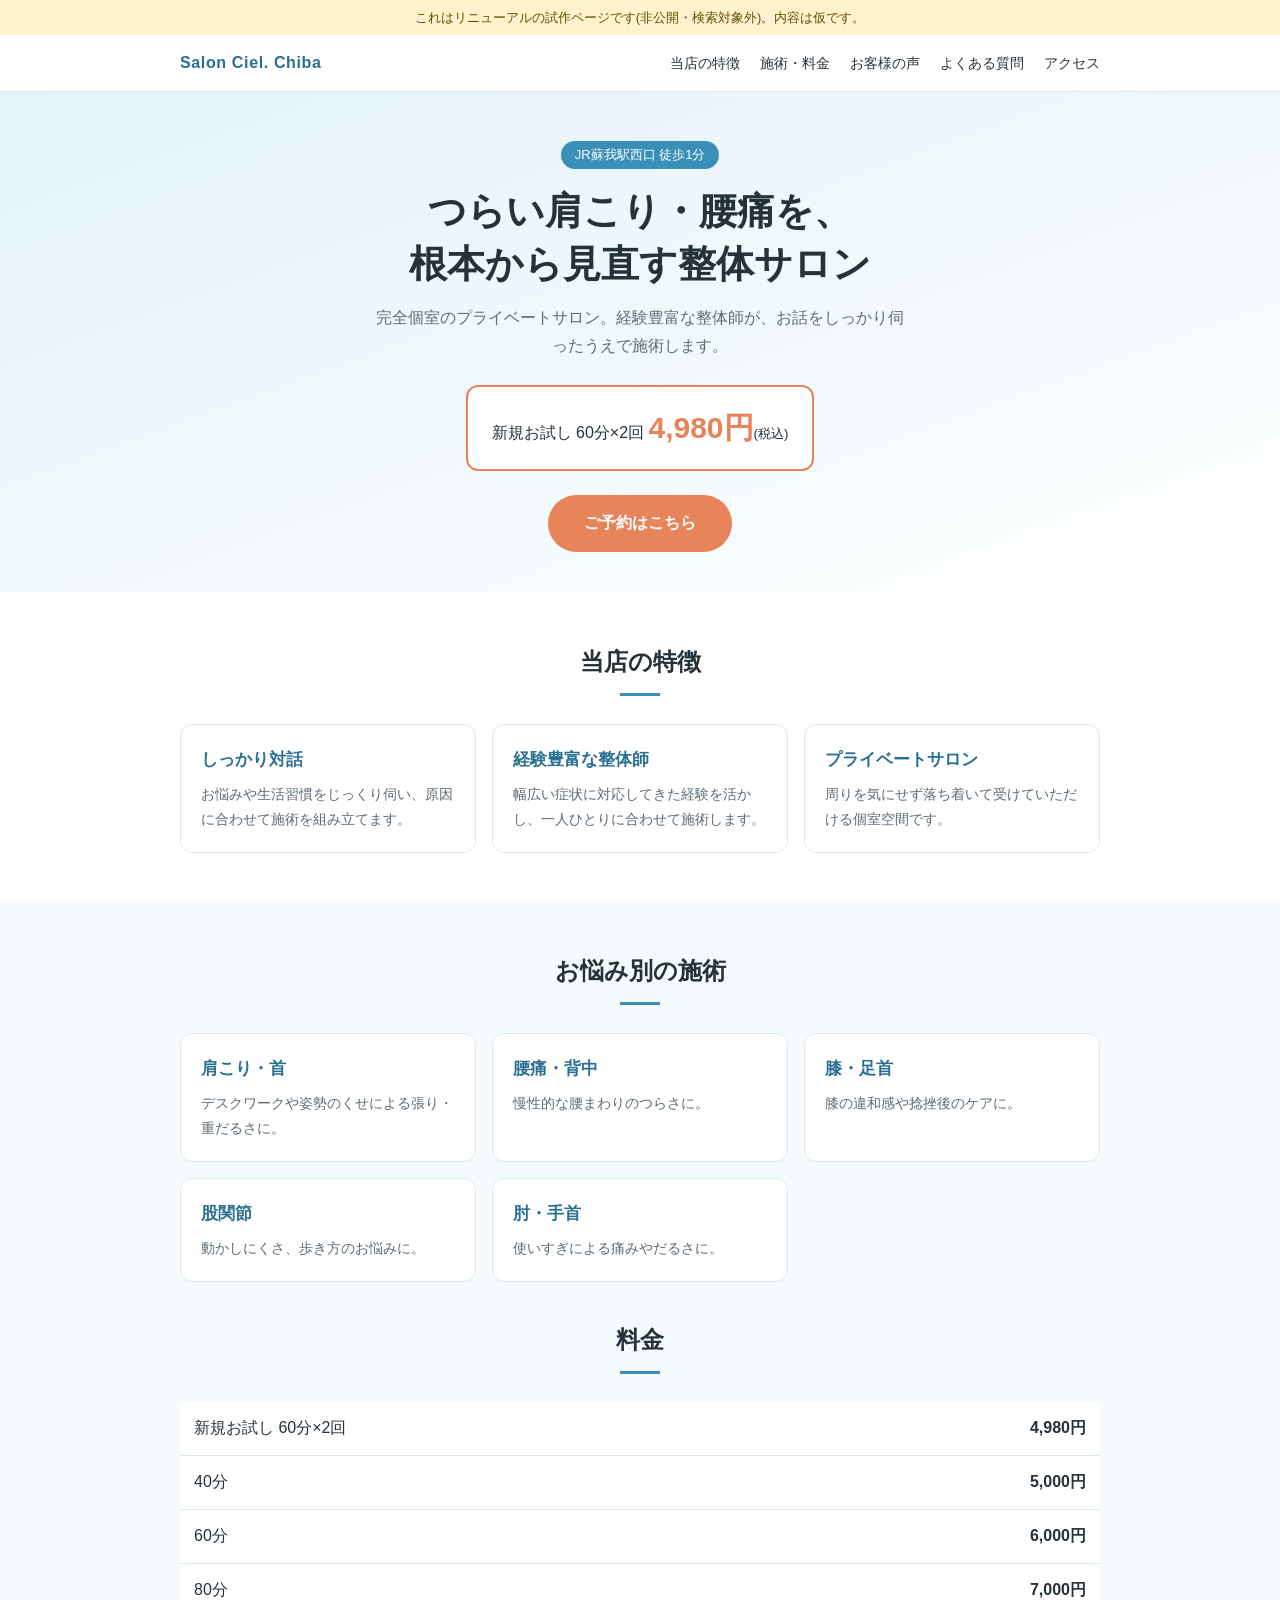
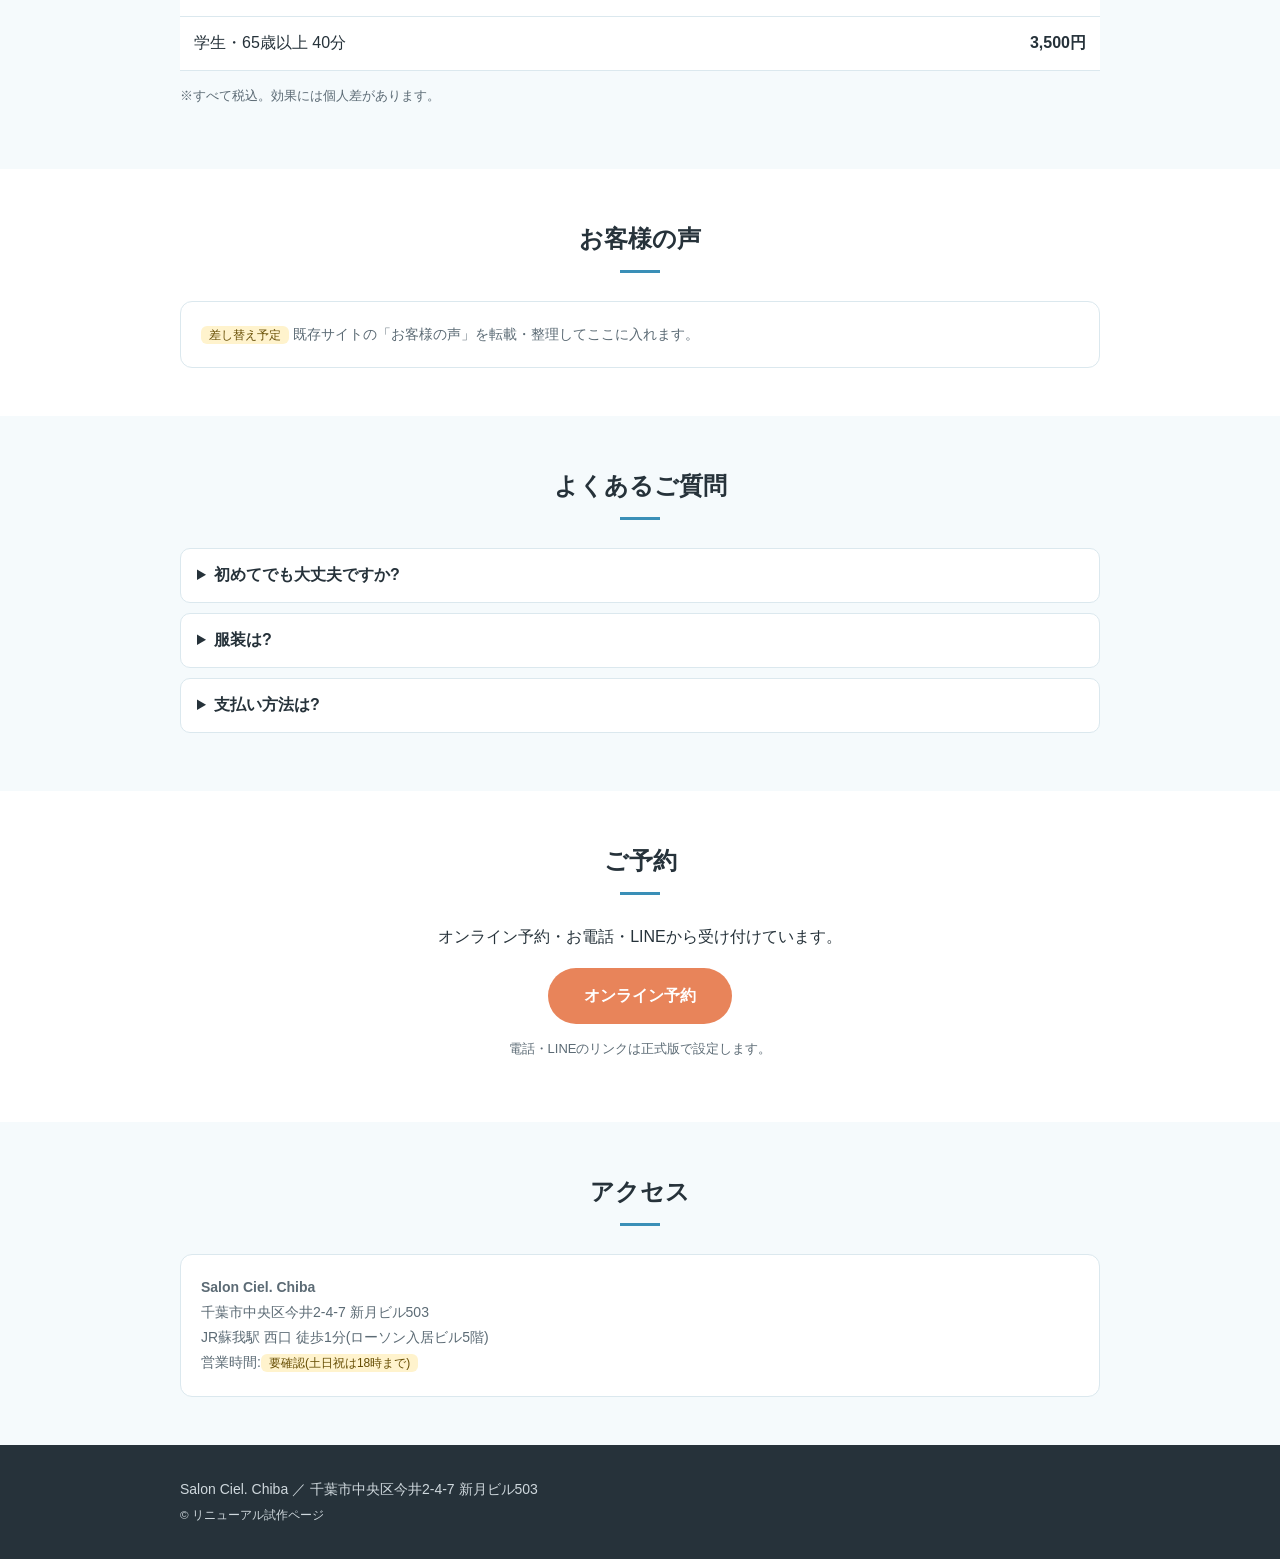
==== index.html @ e6b3a694 "Add Salon Ciel Chiba renewal test page Co-Authored-By: Claude Sonnet 5.5 <noreply@anthropic.com>" ====
<!doctype html>
<html lang="ja">
<head>
<meta charset="utf-8">
<meta name="viewport" content="width=device-width,initial-scale=1">
<meta name="robots" content="noindex,nofollow">
<title>【テスト版】Salon Ciel. Chiba | JR蘇我駅西口徒歩1分の整体サロン</title>
<meta name="description" content="JR蘇我駅西口徒歩1分。肩こり・腰痛・首・膝・股関節の整体サロン。新規お試し60分×2回4,980円。(リニューアル試作ページ)">
<style>
:root{--ink:#26323a;--sub:#5c6b75;--sky:#3a8fb7;--sky-d:#2a6f91;--bg:#f5fafc;--line:#dbe8ee;--accent:#e8845a}
*{box-sizing:border-box}
html{scroll-behavior:smooth}
body{margin:0;font-family:"Hiragino Sans","Yu Gothic",Meiryo,sans-serif;color:var(--ink);line-height:1.8;background:#fff;padding-bottom:72px}
a{color:inherit}
.wrap{max-width:960px;margin:0 auto;padding:0 20px}
.banner{background:#fff3cd;color:#664d03;font-size:13px;text-align:center;padding:6px 12px}
header{position:sticky;top:0;background:#fffffff2;border-bottom:1px solid var(--line);z-index:10}
header .wrap{display:flex;align-items:center;justify-content:space-between;height:56px}
.logo{font-weight:700;letter-spacing:.04em;text-decoration:none;color:var(--sky-d)}
nav{display:none;gap:20px;font-size:14px}
nav a{text-decoration:none}
@media(min-width:760px){nav{display:flex}}
.hero{background:linear-gradient(160deg,#e3f2f9,#fff);padding:48px 0 40px;text-align:center}
.hero .eyebrow{display:inline-block;background:var(--sky);color:#fff;border-radius:99px;padding:2px 14px;font-size:13px}
.hero h1{font-size:clamp(24px,5.5vw,38px);line-height:1.4;margin:16px 0 12px}
.hero p{color:var(--sub);margin:0 auto 24px;max-width:540px}
.offer{display:inline-block;background:#fff;border:2px solid var(--accent);border-radius:12px;padding:14px 24px;margin-bottom:24px}
.offer b{font-size:30px;color:var(--accent)}
.btn{display:inline-block;background:var(--accent);color:#fff;text-decoration:none;font-weight:700;border-radius:99px;padding:14px 36px}
section{padding:48px 0}
section:nth-of-type(even){background:var(--bg)}
h2{font-size:24px;text-align:center;margin:0 0 28px}
h2::after{content:"";display:block;width:40px;height:3px;background:var(--sky);margin:10px auto 0}
.grid{display:grid;gap:16px;grid-template-columns:repeat(auto-fit,minmax(220px,1fr))}
.card{background:#fff;border:1px solid var(--line);border-radius:12px;padding:20px}
.card h3{margin:0 0 6px;font-size:17px;color:var(--sky-d)}
.card p{margin:0;font-size:14px;color:var(--sub)}
table{width:100%;border-collapse:collapse;background:#fff}
th,td{border-bottom:1px solid var(--line);padding:12px 14px;text-align:left}
th{width:50%;font-weight:500}
td{text-align:right;font-weight:700}
.note{font-size:13px;color:var(--sub)}
details{background:#fff;border:1px solid var(--line);border-radius:10px;margin-bottom:10px;padding:12px 16px}
summary{cursor:pointer;font-weight:700}
.todo{background:#fff3cd;border-radius:6px;padding:2px 8px;font-size:12px;color:#664d03}
footer{background:#26323a;color:#cfd8dd;padding:32px 0;font-size:14px}
.bar{position:fixed;left:0;right:0;bottom:0;display:flex;background:#fff;border-top:1px solid var(--line);z-index:20}
.bar a{flex:1;text-align:center;text-decoration:none;padding:14px 4px;font-weight:700;font-size:14px;color:#fff}
.bar .r{background:var(--accent)}.bar .t{background:var(--sky)}.bar .l{background:#06a755}
@media(min-width:760px){.bar{display:none}body{padding-bottom:0}}
</style>
</head>
<body>
<div class="banner">これはリニューアルの試作ページです(非公開・検索対象外)。内容は仮です。</div>

<header>
  <div class="wrap">
    <a class="logo" href="#top">Salon Ciel. Chiba</a>
    <nav>
      <a href="#feature">当店の特徴</a>
      <a href="#menu">施術・料金</a>
      <a href="#voice">お客様の声</a>
      <a href="#faq">よくある質問</a>
      <a href="#access">アクセス</a>
    </nav>
  </div>
</header>

<main id="top">
  <div class="hero">
    <div class="wrap">
      <span class="eyebrow">JR蘇我駅西口 徒歩1分</span>
      <h1>つらい肩こり・腰痛を、<br>根本から見直す整体サロン</h1>
      <p>完全個室のプライベートサロン。経験豊富な整体師が、お話をしっかり伺ったうえで施術します。</p>
      <div class="offer">新規お試し 60分×2回 <b>4,980円</b><small>(税込)</small></div><br>
      <a class="btn" href="#reserve">ご予約はこちら</a>
    </div>
  </div>

  <section id="feature">
    <div class="wrap">
      <h2>当店の特徴</h2>
      <div class="grid">
        <div class="card"><h3>しっかり対話</h3><p>お悩みや生活習慣をじっくり伺い、原因に合わせて施術を組み立てます。</p></div>
        <div class="card"><h3>経験豊富な整体師</h3><p>幅広い症状に対応してきた経験を活かし、一人ひとりに合わせて施術します。</p></div>
        <div class="card"><h3>プライベートサロン</h3><p>周りを気にせず落ち着いて受けていただける個室空間です。</p></div>
      </div>
    </div>
  </section>

  <section id="menu">
    <div class="wrap">
      <h2>お悩み別の施術</h2>
      <div class="grid" style="margin-bottom:36px">
        <div class="card"><h3>肩こり・首</h3><p>デスクワークや姿勢のくせによる張り・重だるさに。</p></div>
        <div class="card"><h3>腰痛・背中</h3><p>慢性的な腰まわりのつらさに。</p></div>
        <div class="card"><h3>膝・足首</h3><p>膝の違和感や捻挫後のケアに。</p></div>
        <div class="card"><h3>股関節</h3><p>動かしにくさ、歩き方のお悩みに。</p></div>
        <div class="card"><h3>肘・手首</h3><p>使いすぎによる痛みやだるさに。</p></div>
      </div>
      <h2>料金</h2>
      <table>
        <tr><th>新規お試し 60分×2回</th><td>4,980円</td></tr>
        <tr><th>40分</th><td>5,000円</td></tr>
        <tr><th>60分</th><td>6,000円</td></tr>
        <tr><th>80分</th><td>7,000円</td></tr>
        <tr><th>学生・65歳以上 40分</th><td>3,500円</td></tr>
      </table>
      <p class="note">※すべて税込。効果には個人差があります。</p>
    </div>
  </section>

  <section id="voice">
    <div class="wrap">
      <h2>お客様の声</h2>
      <div class="card"><p><span class="todo">差し替え予定</span> 既存サイトの「お客様の声」を転載・整理してここに入れます。</p></div>
    </div>
  </section>

  <section id="faq">
    <div class="wrap">
      <h2>よくあるご質問</h2>
      <details><summary>初めてでも大丈夫ですか?</summary><p>はい。最初にお悩みを丁寧に伺います。 <span class="todo">本文は既存FAQから差し替え</span></p></details>
      <details><summary>服装は?</summary><p>動きやすい服装でお越しください。 <span class="todo">要確認</span></p></details>
      <details><summary>支払い方法は?</summary><p><span class="todo">要確認</span></p></details>
    </div>
  </section>

  <section id="reserve">
    <div class="wrap" style="text-align:center">
      <h2>ご予約</h2>
      <p>オンライン予約・お電話・LINEから受け付けています。</p>
      <a class="btn" href="https://ssv.onemorehand.jp/salonciel_chiba/">オンライン予約</a>
      <p class="note">電話・LINEのリンクは正式版で設定します。</p>
    </div>
  </section>

  <section id="access">
    <div class="wrap">
      <h2>アクセス</h2>
      <div class="card">
        <p><b>Salon Ciel. Chiba</b><br>
        千葉市中央区今井2-4-7 新月ビル503<br>
        JR蘇我駅 西口 徒歩1分(ローソン入居ビル5階)<br>
        営業時間:<span class="todo">要確認(土日祝は18時まで)</span></p>
      </div>
    </div>
  </section>
</main>

<footer>
  <div class="wrap">Salon Ciel. Chiba ／ 千葉市中央区今井2-4-7 新月ビル503<br><small>© リニューアル試作ページ</small></div>
</footer>

<div class="bar">
  <a class="r" href="https://ssv.onemorehand.jp/salonciel_chiba/">予約</a>
  <a class="t" href="#access">電話(仮)</a>
  <a class="l" href="#reserve">LINE(仮)</a>
</div>
</body>
</html>
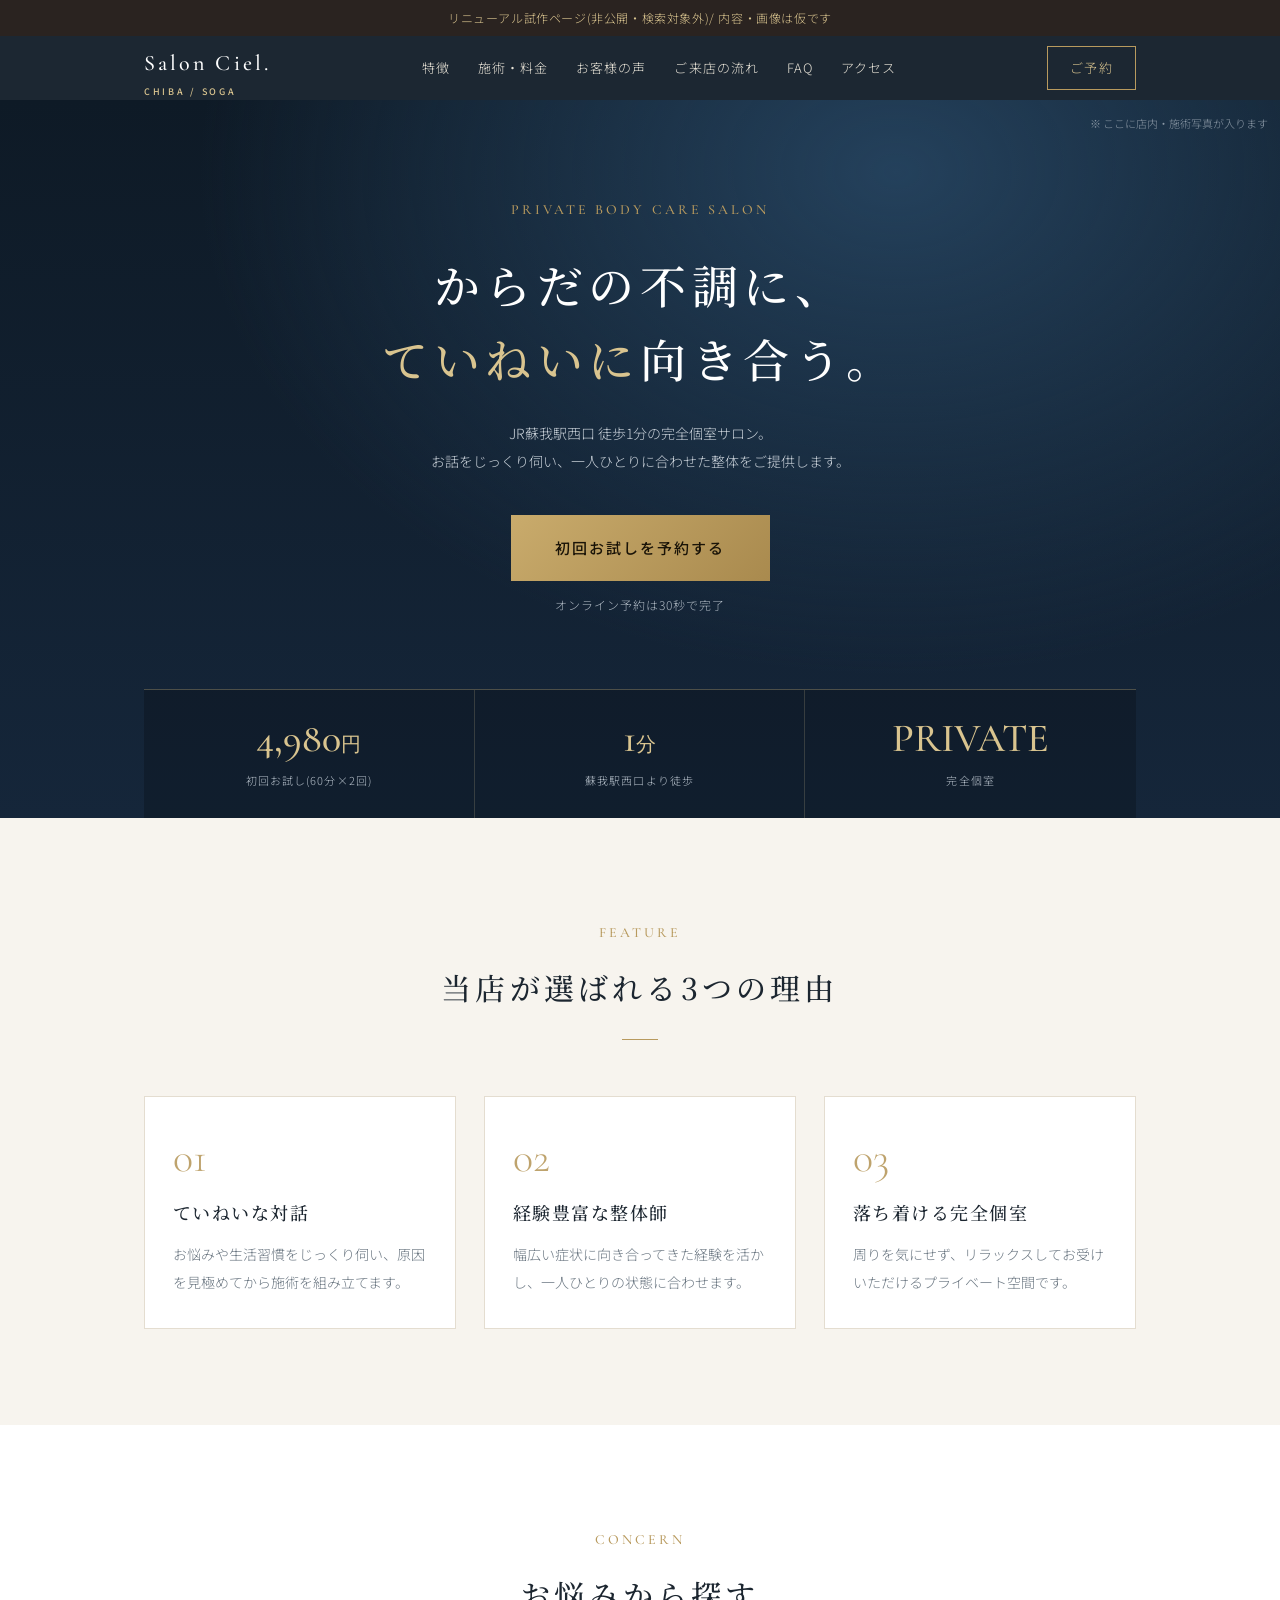
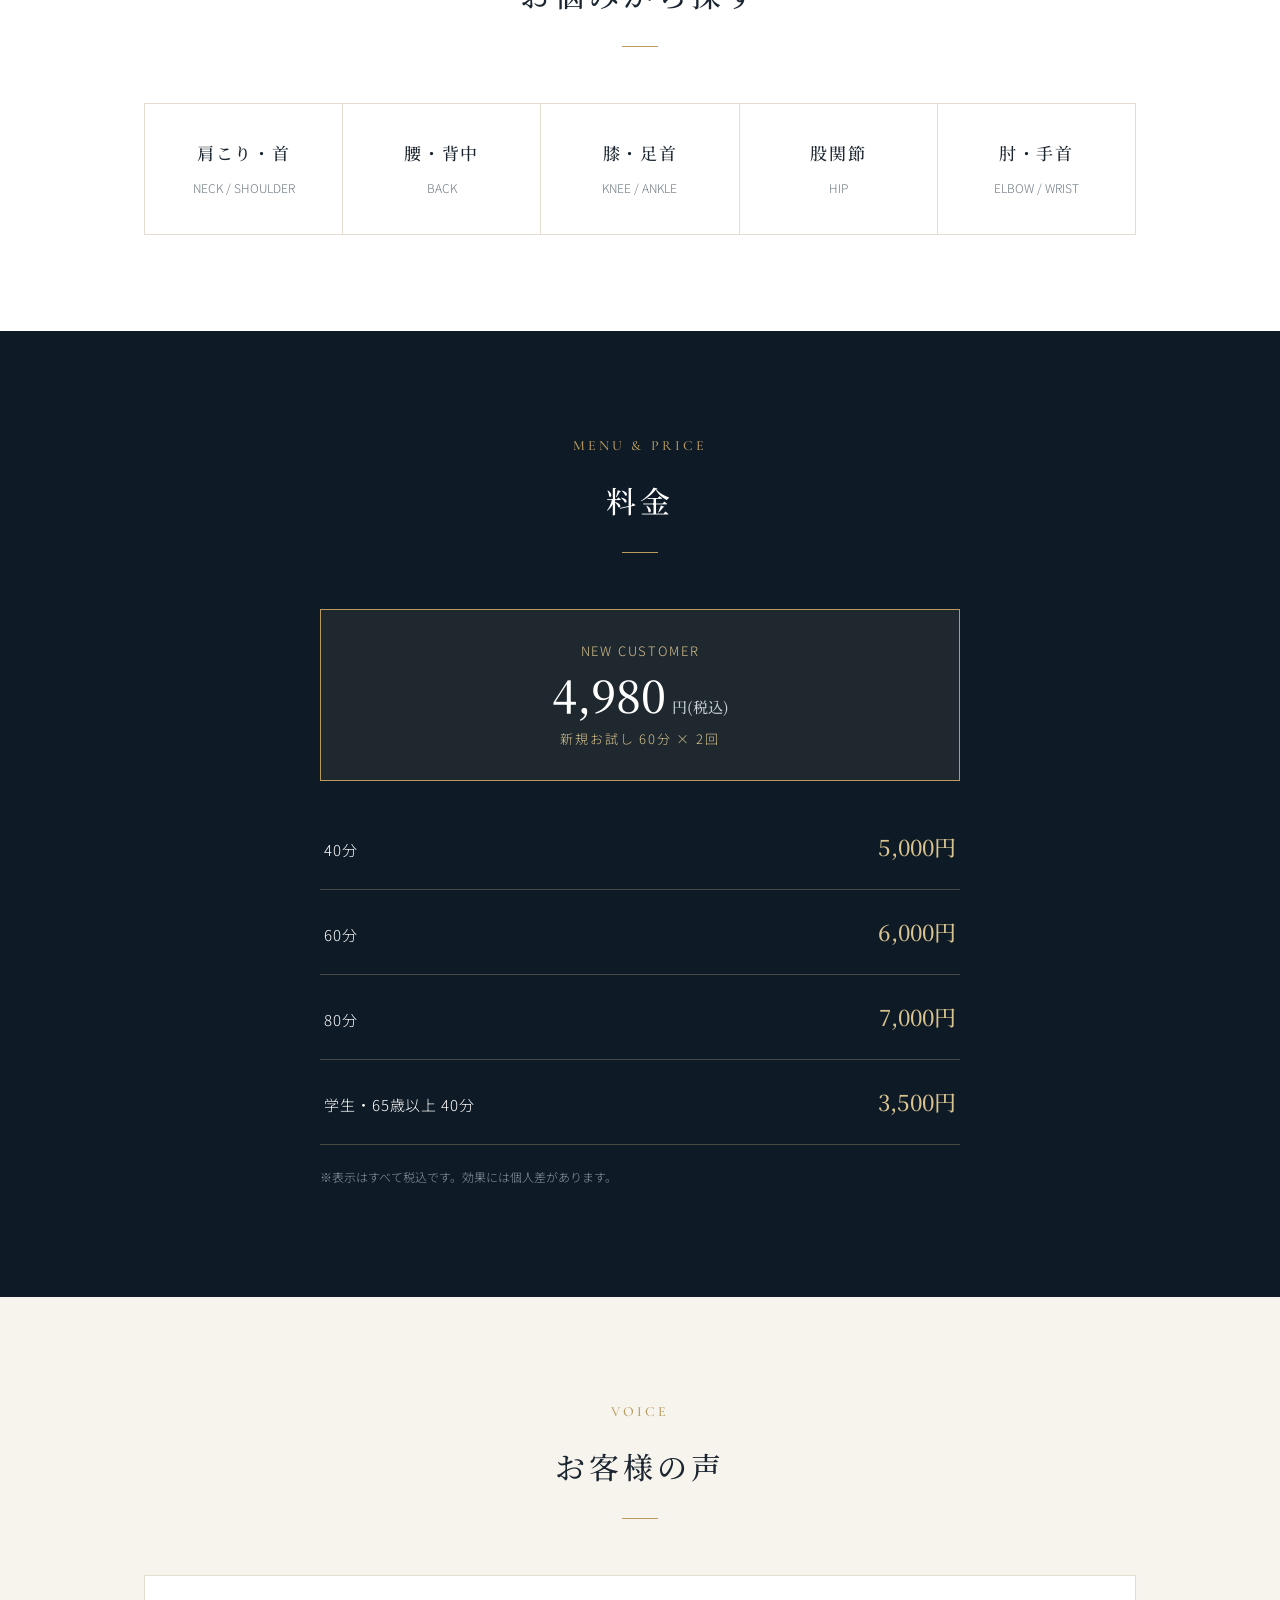
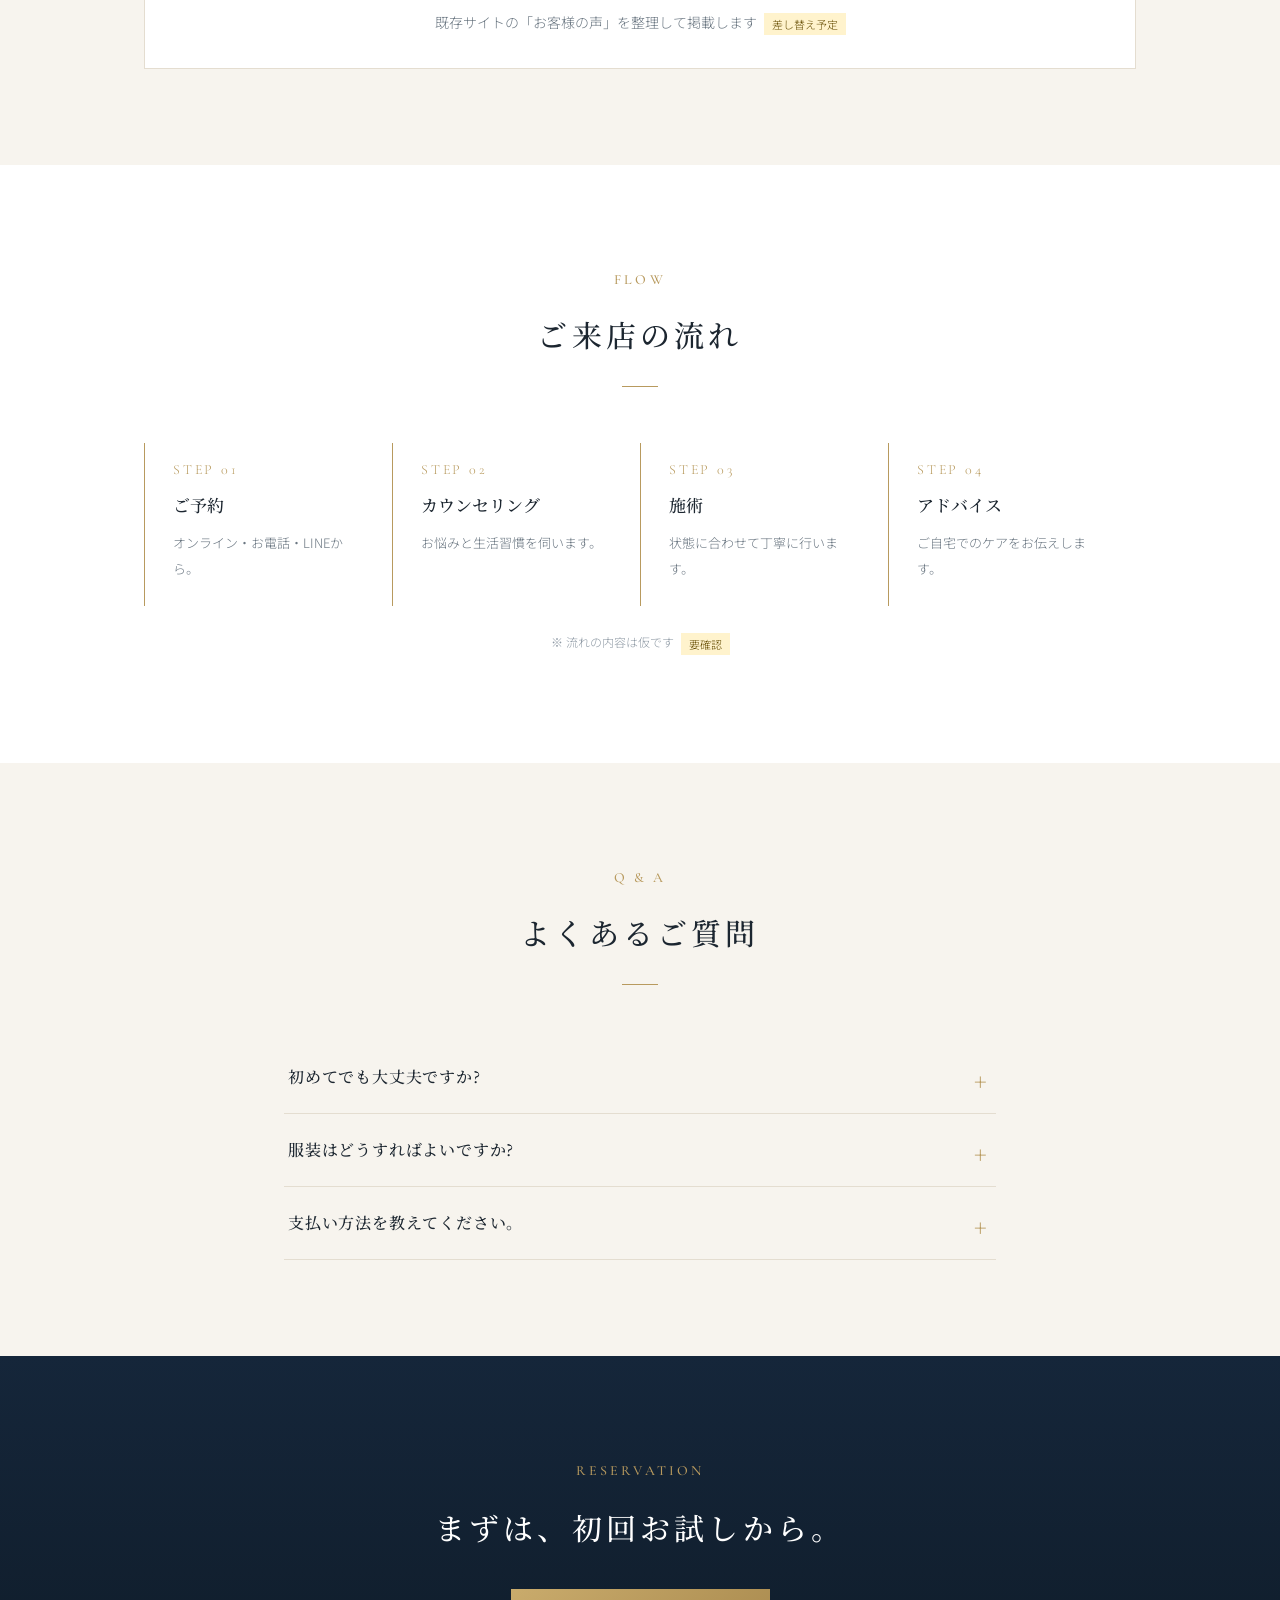
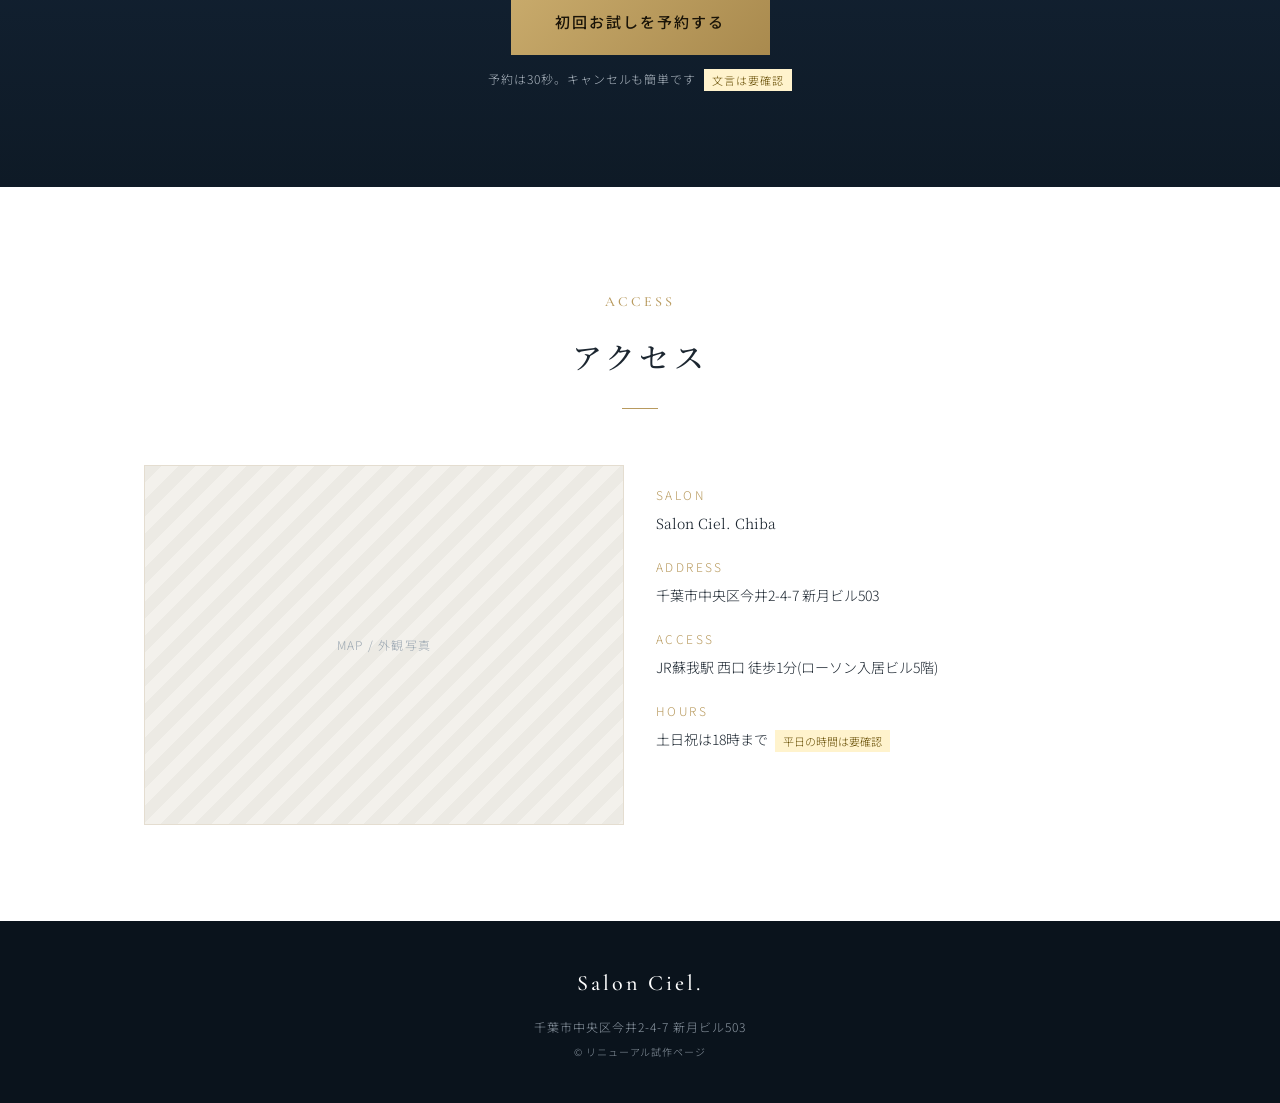
==== commit b0ac4d6c: "Redesign test page with luxury navy/gold style Co-Authored-By: Claude Sonnet 5.5 <noreply@anthropic." ====
--- a/index.html
+++ b/index.html
@@ -4,158 +4,255 @@
 <meta charset="utf-8">
 <meta name="viewport" content="width=device-width,initial-scale=1">
 <meta name="robots" content="noindex,nofollow">
-<title>【テスト版】Salon Ciel. Chiba | JR蘇我駅西口徒歩1分の整体サロン</title>
-<meta name="description" content="JR蘇我駅西口徒歩1分。肩こり・腰痛・首・膝・股関節の整体サロン。新規お試し60分×2回4,980円。(リニューアル試作ページ)">
+<title>【試作】Salon Ciel. Chiba | JR蘇我駅西口徒歩1分の整体サロン</title>
+<meta name="description" content="JR蘇我駅西口徒歩1分。完全個室の整体サロン。新規お試し60分×2回4,980円。(リニューアル試作ページ)">
+<link rel="preconnect" href="https://fonts.googleapis.com">
+<link rel="preconnect" href="https://fonts.gstatic.com" crossorigin>
+<link href="https://fonts.googleapis.com/css2?family=Cormorant+Garamond:wght@400;500;600&family=Noto+Serif+JP:wght@400;500;700&family=Noto+Sans+JP:wght@300;400;500&display=swap" rel="stylesheet">
 <style>
-:root{--ink:#26323a;--sub:#5c6b75;--sky:#3a8fb7;--sky-d:#2a6f91;--bg:#f5fafc;--line:#dbe8ee;--accent:#e8845a}
+:root{
+  --navy:#0e1a26;--navy2:#15263a;--ink:#1c2630;--sub:#6b7782;
+  --gold:#b89a5e;--gold-l:#d9c48f;--ivory:#f7f4ee;--line:#e4ddd0;--white:#fff
+}
 *{box-sizing:border-box}
 html{scroll-behavior:smooth}
-body{margin:0;font-family:"Hiragino Sans","Yu Gothic",Meiryo,sans-serif;color:var(--ink);line-height:1.8;background:#fff;padding-bottom:72px}
+body{margin:0;font-family:"Noto Sans JP","Hiragino Sans",Meiryo,sans-serif;font-weight:300;color:var(--ink);line-height:2;background:var(--white);padding-bottom:64px}
 a{color:inherit}
-.wrap{max-width:960px;margin:0 auto;padding:0 20px}
-.banner{background:#fff3cd;color:#664d03;font-size:13px;text-align:center;padding:6px 12px}
-header{position:sticky;top:0;background:#fffffff2;border-bottom:1px solid var(--line);z-index:10}
-header .wrap{display:flex;align-items:center;justify-content:space-between;height:56px}
-.logo{font-weight:700;letter-spacing:.04em;text-decoration:none;color:var(--sky-d)}
-nav{display:none;gap:20px;font-size:14px}
-nav a{text-decoration:none}
-@media(min-width:760px){nav{display:flex}}
-.hero{background:linear-gradient(160deg,#e3f2f9,#fff);padding:48px 0 40px;text-align:center}
-.hero .eyebrow{display:inline-block;background:var(--sky);color:#fff;border-radius:99px;padding:2px 14px;font-size:13px}
-.hero h1{font-size:clamp(24px,5.5vw,38px);line-height:1.4;margin:16px 0 12px}
-.hero p{color:var(--sub);margin:0 auto 24px;max-width:540px}
-.offer{display:inline-block;background:#fff;border:2px solid var(--accent);border-radius:12px;padding:14px 24px;margin-bottom:24px}
-.offer b{font-size:30px;color:var(--accent)}
-.btn{display:inline-block;background:var(--accent);color:#fff;text-decoration:none;font-weight:700;border-radius:99px;padding:14px 36px}
-section{padding:48px 0}
-section:nth-of-type(even){background:var(--bg)}
-h2{font-size:24px;text-align:center;margin:0 0 28px}
-h2::after{content:"";display:block;width:40px;height:3px;background:var(--sky);margin:10px auto 0}
-.grid{display:grid;gap:16px;grid-template-columns:repeat(auto-fit,minmax(220px,1fr))}
-.card{background:#fff;border:1px solid var(--line);border-radius:12px;padding:20px}
-.card h3{margin:0 0 6px;font-size:17px;color:var(--sky-d)}
-.card p{margin:0;font-size:14px;color:var(--sub)}
-table{width:100%;border-collapse:collapse;background:#fff}
-th,td{border-bottom:1px solid var(--line);padding:12px 14px;text-align:left}
-th{width:50%;font-weight:500}
-td{text-align:right;font-weight:700}
-.note{font-size:13px;color:var(--sub)}
-details{background:#fff;border:1px solid var(--line);border-radius:10px;margin-bottom:10px;padding:12px 16px}
-summary{cursor:pointer;font-weight:700}
-.todo{background:#fff3cd;border-radius:6px;padding:2px 8px;font-size:12px;color:#664d03}
-footer{background:#26323a;color:#cfd8dd;padding:32px 0;font-size:14px}
-.bar{position:fixed;left:0;right:0;bottom:0;display:flex;background:#fff;border-top:1px solid var(--line);z-index:20}
-.bar a{flex:1;text-align:center;text-decoration:none;padding:14px 4px;font-weight:700;font-size:14px;color:#fff}
-.bar .r{background:var(--accent)}.bar .t{background:var(--sky)}.bar .l{background:#06a755}
-@media(min-width:760px){.bar{display:none}body{padding-bottom:0}}
+.serif{font-family:"Noto Serif JP","Hiragino Mincho ProN",serif}
+.en{font-family:"Cormorant Garamond",serif;letter-spacing:.22em;text-transform:uppercase;color:var(--gold);font-size:14px;font-weight:500}
+.wrap{max-width:1040px;margin:0 auto;padding:0 24px}
+
+.banner{background:#2a2320;color:var(--gold-l);font-size:12px;text-align:center;padding:6px 12px;letter-spacing:.05em}
+
+header{position:sticky;top:0;z-index:30;background:rgba(14,26,38,.94);backdrop-filter:blur(6px)}
+header .wrap{display:flex;align-items:center;justify-content:space-between;height:64px}
+.logo{font-family:"Cormorant Garamond",serif;font-size:22px;letter-spacing:.14em;color:#fff;text-decoration:none;font-weight:500}
+.logo small{display:block;font-family:"Noto Sans JP";font-size:9px;letter-spacing:.3em;color:var(--gold-l);line-height:1;margin-top:2px}
+nav{display:none;gap:28px;font-size:13px;letter-spacing:.08em}
+nav a{color:#e9e4d8;text-decoration:none}
+nav a:hover{color:var(--gold-l)}
+.hbtn{display:none;border:1px solid var(--gold);color:var(--gold-l);padding:8px 22px;font-size:13px;letter-spacing:.1em;text-decoration:none}
+@media(min-width:900px){nav{display:flex}.hbtn{display:inline-block}}
+
+.hero{position:relative;color:#fff;text-align:center;padding:96px 0 0;
+  background:radial-gradient(ellipse at 70% 10%,#24415c 0,transparent 55%),linear-gradient(180deg,#0e1a26,#15263a)}
+.hero .photo-note{position:absolute;right:12px;top:12px;font-size:11px;color:#8b98a5}
+.hero .en{display:block;margin-bottom:24px}
+.hero h1{font-family:"Noto Serif JP",serif;font-weight:500;font-size:clamp(26px,5.6vw,46px);line-height:1.6;letter-spacing:.12em;margin:0 0 24px}
+.hero h1 em{font-style:normal;color:var(--gold-l)}
+.hero p.lead{max-width:560px;margin:0 auto 40px;color:#c8d0d8;font-size:14px}
+.btn{display:inline-block;background:linear-gradient(135deg,#c9ab6c,#a98a4e);color:#1a1408;font-weight:500;text-decoration:none;letter-spacing:.14em;padding:18px 44px;font-size:15px}
+.btn:hover{filter:brightness(1.08)}
+.btn-sub{display:block;margin-top:12px;font-size:12px;color:#aeb8c2;letter-spacing:.08em}
+.stats{display:grid;grid-template-columns:repeat(3,1fr);margin-top:72px;border-top:1px solid rgba(217,196,143,.3);background:rgba(0,0,0,.22)}
+.stats div{padding:24px 8px;border-right:1px solid rgba(217,196,143,.2)}
+.stats div:last-child{border-right:0}
+.stats b{display:block;font-family:"Cormorant Garamond",serif;font-size:clamp(26px,5vw,40px);color:var(--gold-l);font-weight:500;line-height:1.2}
+.stats span{font-size:11px;letter-spacing:.1em;color:#b6c0ca}
+
+section{padding:96px 0}
+.alt{background:var(--ivory)}
+.dark{background:var(--navy);color:#fff}
+.head{text-align:center;margin-bottom:56px}
+.head h2{font-family:"Noto Serif JP",serif;font-weight:500;font-size:clamp(22px,4vw,30px);letter-spacing:.14em;margin:10px 0 0}
+.head h2::after{content:"";display:block;width:36px;height:1px;background:var(--gold);margin:22px auto 0}
+
+.grid{display:grid;gap:28px;grid-template-columns:repeat(auto-fit,minmax(260px,1fr))}
+.feat{background:#fff;border:1px solid var(--line);padding:40px 28px 32px;position:relative}
+.feat .no{font-family:"Cormorant Garamond",serif;font-size:42px;color:var(--gold);line-height:1;opacity:.9}
+.feat h3{font-family:"Noto Serif JP",serif;font-weight:500;font-size:18px;letter-spacing:.08em;margin:14px 0 10px}
+.feat p{margin:0;font-size:14px;color:var(--sub)}
+
+.ph{aspect-ratio:4/3;display:grid;place-items:center;color:#9aa6b1;font-size:12px;letter-spacing:.1em;
+  background:repeating-linear-gradient(135deg,#eceae4 0 12px,#f3f1ec 12px 24px);border:1px solid var(--line)}
+.worry{display:grid;gap:0;grid-template-columns:repeat(auto-fit,minmax(150px,1fr));border-top:1px solid var(--line);border-left:1px solid var(--line)}
+.worry a{padding:32px 16px;text-align:center;border-right:1px solid var(--line);border-bottom:1px solid var(--line);background:#fff;text-decoration:none}
+.worry b{display:block;font-family:"Noto Serif JP",serif;font-weight:500;letter-spacing:.1em;font-size:17px}
+.worry span{font-size:12px;color:var(--sub)}
+
+.price{max-width:640px;margin:0 auto}
+.price .row{display:flex;justify-content:space-between;align-items:baseline;border-bottom:1px solid rgba(217,196,143,.28);padding:20px 4px}
+.price .row span{font-size:15px;letter-spacing:.06em}
+.price .row b{font-family:"Noto Serif JP",serif;font-weight:500;font-size:22px;color:var(--gold-l)}
+.price .first{background:rgba(217,196,143,.08);border:1px solid var(--gold);padding:28px 24px;margin-bottom:24px;text-align:center}
+.price .first .t{letter-spacing:.14em;font-size:13px;color:var(--gold-l)}
+.price .first b{display:block;font-family:"Noto Serif JP",serif;font-weight:500;font-size:44px;line-height:1.4}
+.price .first b small{font-size:15px;margin-left:6px;color:#c8d0d8}
+.note{font-size:12px;color:#8e99a4;margin-top:20px}
+
+.steps{display:grid;gap:0;grid-template-columns:repeat(auto-fit,minmax(210px,1fr))}
+.step{padding:8px 28px 24px;border-left:1px solid var(--gold)}
+.step .no{font-family:"Cormorant Garamond",serif;font-size:14px;letter-spacing:.2em;color:var(--gold)}
+.step h3{font-family:"Noto Serif JP",serif;font-weight:500;margin:4px 0 8px;font-size:17px}
+.step p{margin:0;font-size:13px;color:var(--sub)}
+
+.todo{display:inline-block;background:#fff3cd;color:#664d03;font-size:11px;padding:0 8px;margin-left:4px;vertical-align:middle}
+.voice{background:#fff;border:1px solid var(--line);padding:32px;text-align:center;color:var(--sub);font-size:14px}
+
+details{border-bottom:1px solid var(--line);padding:20px 4px}
+summary{cursor:pointer;font-family:"Noto Serif JP",serif;font-weight:500;letter-spacing:.05em;list-style:none;position:relative;padding-right:32px}
+summary::-webkit-details-marker{display:none}
+summary::after{content:"+";position:absolute;right:4px;top:-2px;color:var(--gold);font-size:22px;font-weight:300}
+details[open] summary::after{content:"−"}
+details p{margin:12px 0 0;font-size:14px;color:var(--sub)}
+
+.cta{text-align:center;background:linear-gradient(180deg,#15263a,#0e1a26);color:#fff}
+.cta h2{font-family:"Noto Serif JP",serif;font-weight:500;font-size:clamp(22px,4vw,30px);letter-spacing:.14em;margin:12px 0 32px}
+.access{display:grid;gap:32px;grid-template-columns:repeat(auto-fit,minmax(280px,1fr));align-items:start}
+.access dl{margin:0;font-size:14px}
+.access dt{color:var(--gold);font-size:12px;letter-spacing:.2em;margin-top:18px}
+.access dd{margin:2px 0 0}
+
+footer{background:#0a131c;color:#8e99a4;text-align:center;padding:40px 0;font-size:12px;letter-spacing:.08em}
+footer .logo{display:inline-block;margin-bottom:10px}
+
+.bar{position:fixed;left:0;right:0;bottom:0;display:flex;z-index:40;background:#0e1a26;border-top:1px solid var(--gold)}
+.bar a{flex:1;text-align:center;text-decoration:none;padding:16px 4px;font-size:13px;letter-spacing:.12em;color:var(--gold-l)}
+.bar a.main{background:linear-gradient(135deg,#c9ab6c,#a98a4e);color:#1a1408;font-weight:500;flex:1.6}
+@media(min-width:900px){.bar{display:none}body{padding-bottom:0}}
 </style>
 </head>
 <body>
-<div class="banner">これはリニューアルの試作ページです(非公開・検索対象外)。内容は仮です。</div>
+<div class="banner">リニューアル試作ページ(非公開・検索対象外)/ 内容・画像は仮です</div>
 
 <header>
   <div class="wrap">
-    <a class="logo" href="#top">Salon Ciel. Chiba</a>
+    <a class="logo" href="#top">Salon Ciel.<small>CHIBA / SOGA</small></a>
     <nav>
-      <a href="#feature">当店の特徴</a>
+      <a href="#feature">特徴</a>
       <a href="#menu">施術・料金</a>
       <a href="#voice">お客様の声</a>
-      <a href="#faq">よくある質問</a>
+      <a href="#flow">ご来店の流れ</a>
+      <a href="#faq">FAQ</a>
       <a href="#access">アクセス</a>
     </nav>
+    <a class="hbtn" href="#reserve">ご予約</a>
   </div>
 </header>
 
 <main id="top">
   <div class="hero">
-    <div class="wrap">
-      <span class="eyebrow">JR蘇我駅西口 徒歩1分</span>
-      <h1>つらい肩こり・腰痛を、<br>根本から見直す整体サロン</h1>
-      <p>完全個室のプライベートサロン。経験豊富な整体師が、お話をしっかり伺ったうえで施術します。</p>
-      <div class="offer">新規お試し 60分×2回 <b>4,980円</b><small>(税込)</small></div><br>
-      <a class="btn" href="#reserve">ご予約はこちら</a>
+    <span class="photo-note">※ ここに店内・施術写真が入ります</span>
+    <div class="wrap">
+      <span class="en">Private Body Care Salon</span>
+      <h1>からだの不調に、<br><em>ていねいに</em>向き合う。</h1>
+      <p class="lead">JR蘇我駅西口 徒歩1分の完全個室サロン。<br>お話をじっくり伺い、一人ひとりに合わせた整体をご提供します。</p>
+      <a class="btn" href="#reserve">初回お試しを予約する</a>
+      <span class="btn-sub">オンライン予約は30秒で完了</span>
+      <div class="stats">
+        <div><b>4,980<small style="font-size:.5em">円</small></b><span>初回お試し(60分×2回)</span></div>
+        <div><b>1<small style="font-size:.5em">分</small></b><span>蘇我駅西口より徒歩</span></div>
+        <div><b>PRIVATE</b><span>完全個室</span></div>
+      </div>
     </div>
   </div>
 
-  <section id="feature">
-    <div class="wrap">
-      <h2>当店の特徴</h2>
+  <section id="feature" class="alt">
+    <div class="wrap">
+      <div class="head"><span class="en">Feature</span><h2>当店が選ばれる3つの理由</h2></div>
       <div class="grid">
-        <div class="card"><h3>しっかり対話</h3><p>お悩みや生活習慣をじっくり伺い、原因に合わせて施術を組み立てます。</p></div>
-        <div class="card"><h3>経験豊富な整体師</h3><p>幅広い症状に対応してきた経験を活かし、一人ひとりに合わせて施術します。</p></div>
-        <div class="card"><h3>プライベートサロン</h3><p>周りを気にせず落ち着いて受けていただける個室空間です。</p></div>
+        <div class="feat"><span class="no">01</span><h3>ていねいな対話</h3><p>お悩みや生活習慣をじっくり伺い、原因を見極めてから施術を組み立てます。</p></div>
+        <div class="feat"><span class="no">02</span><h3>経験豊富な整体師</h3><p>幅広い症状に向き合ってきた経験を活かし、一人ひとりの状態に合わせます。</p></div>
+        <div class="feat"><span class="no">03</span><h3>落ち着ける完全個室</h3><p>周りを気にせず、リラックスしてお受けいただけるプライベート空間です。</p></div>
       </div>
     </div>
   </section>
 
   <section id="menu">
     <div class="wrap">
-      <h2>お悩み別の施術</h2>
-      <div class="grid" style="margin-bottom:36px">
-        <div class="card"><h3>肩こり・首</h3><p>デスクワークや姿勢のくせによる張り・重だるさに。</p></div>
-        <div class="card"><h3>腰痛・背中</h3><p>慢性的な腰まわりのつらさに。</p></div>
-        <div class="card"><h3>膝・足首</h3><p>膝の違和感や捻挫後のケアに。</p></div>
-        <div class="card"><h3>股関節</h3><p>動かしにくさ、歩き方のお悩みに。</p></div>
-        <div class="card"><h3>肘・手首</h3><p>使いすぎによる痛みやだるさに。</p></div>
-      </div>
-      <h2>料金</h2>
-      <table>
-        <tr><th>新規お試し 60分×2回</th><td>4,980円</td></tr>
-        <tr><th>40分</th><td>5,000円</td></tr>
-        <tr><th>60分</th><td>6,000円</td></tr>
-        <tr><th>80分</th><td>7,000円</td></tr>
-        <tr><th>学生・65歳以上 40分</th><td>3,500円</td></tr>
-      </table>
-      <p class="note">※すべて税込。効果には個人差があります。</p>
-    </div>
-  </section>
-
-  <section id="voice">
-    <div class="wrap">
-      <h2>お客様の声</h2>
-      <div class="card"><p><span class="todo">差し替え予定</span> 既存サイトの「お客様の声」を転載・整理してここに入れます。</p></div>
-    </div>
-  </section>
-
-  <section id="faq">
-    <div class="wrap">
-      <h2>よくあるご質問</h2>
-      <details><summary>初めてでも大丈夫ですか?</summary><p>はい。最初にお悩みを丁寧に伺います。 <span class="todo">本文は既存FAQから差し替え</span></p></details>
-      <details><summary>服装は?</summary><p>動きやすい服装でお越しください。 <span class="todo">要確認</span></p></details>
-      <details><summary>支払い方法は?</summary><p><span class="todo">要確認</span></p></details>
-    </div>
-  </section>
-
-  <section id="reserve">
-    <div class="wrap" style="text-align:center">
-      <h2>ご予約</h2>
-      <p>オンライン予約・お電話・LINEから受け付けています。</p>
-      <a class="btn" href="https://ssv.onemorehand.jp/salonciel_chiba/">オンライン予約</a>
-      <p class="note">電話・LINEのリンクは正式版で設定します。</p>
+      <div class="head"><span class="en">Concern</span><h2>お悩みから探す</h2></div>
+      <div class="worry">
+        <a href="#"><b>肩こり・首</b><span>NECK / SHOULDER</span></a>
+        <a href="#"><b>腰・背中</b><span>BACK</span></a>
+        <a href="#"><b>膝・足首</b><span>KNEE / ANKLE</span></a>
+        <a href="#"><b>股関節</b><span>HIP</span></a>
+        <a href="#"><b>肘・手首</b><span>ELBOW / WRIST</span></a>
+      </div>
+    </div>
+  </section>
+
+  <section class="dark" id="price">
+    <div class="wrap">
+      <div class="head"><span class="en">Menu &amp; Price</span><h2>料金</h2></div>
+      <div class="price">
+        <div class="first">
+          <div class="t">NEW CUSTOMER</div>
+          <b>4,980<small>円(税込)</small></b>
+          <div class="t">新規お試し 60分 × 2回</div>
+        </div>
+        <div class="row"><span>40分</span><b>5,000円</b></div>
+        <div class="row"><span>60分</span><b>6,000円</b></div>
+        <div class="row"><span>80分</span><b>7,000円</b></div>
+        <div class="row"><span>学生・65歳以上 40分</span><b>3,500円</b></div>
+        <p class="note">※表示はすべて税込です。効果には個人差があります。</p>
+      </div>
+    </div>
+  </section>
+
+  <section id="voice" class="alt">
+    <div class="wrap">
+      <div class="head"><span class="en">Voice</span><h2>お客様の声</h2></div>
+      <div class="voice">既存サイトの「お客様の声」を整理して掲載します <span class="todo">差し替え予定</span></div>
+    </div>
+  </section>
+
+  <section id="flow">
+    <div class="wrap">
+      <div class="head"><span class="en">Flow</span><h2>ご来店の流れ</h2></div>
+      <div class="steps">
+        <div class="step"><span class="no">STEP 01</span><h3>ご予約</h3><p>オンライン・お電話・LINEから。</p></div>
+        <div class="step"><span class="no">STEP 02</span><h3>カウンセリング</h3><p>お悩みと生活習慣を伺います。</p></div>
+        <div class="step"><span class="no">STEP 03</span><h3>施術</h3><p>状態に合わせて丁寧に行います。</p></div>
+        <div class="step"><span class="no">STEP 04</span><h3>アドバイス</h3><p>ご自宅でのケアをお伝えします。</p></div>
+      </div>
+      <p class="note" style="color:#8e99a4;text-align:center;margin-top:24px">※ 流れの内容は仮です <span class="todo">要確認</span></p>
+    </div>
+  </section>
+
+  <section id="faq" class="alt">
+    <div class="wrap" style="max-width:760px">
+      <div class="head"><span class="en">Q &amp; A</span><h2>よくあるご質問</h2></div>
+      <details><summary>初めてでも大丈夫ですか?</summary><p>はい。最初にお悩みを丁寧に伺います。<span class="todo">既存FAQから差し替え</span></p></details>
+      <details><summary>服装はどうすればよいですか?</summary><p>動きやすい服装でお越しください。<span class="todo">要確認</span></p></details>
+      <details><summary>支払い方法を教えてください。</summary><p><span class="todo">要確認</span></p></details>
+    </div>
+  </section>
+
+  <section id="reserve" class="cta">
+    <div class="wrap">
+      <span class="en">Reservation</span>
+      <h2>まずは、初回お試しから。</h2>
+      <a class="btn" href="https://ssv.onemorehand.jp/salonciel_chiba/">初回お試しを予約する</a>
+      <span class="btn-sub">予約は30秒。キャンセルも簡単です <span class="todo">文言は要確認</span></span>
     </div>
   </section>
 
   <section id="access">
     <div class="wrap">
-      <h2>アクセス</h2>
-      <div class="card">
-        <p><b>Salon Ciel. Chiba</b><br>
-        千葉市中央区今井2-4-7 新月ビル503<br>
-        JR蘇我駅 西口 徒歩1分(ローソン入居ビル5階)<br>
-        営業時間:<span class="todo">要確認(土日祝は18時まで)</span></p>
+      <div class="head"><span class="en">Access</span><h2>アクセス</h2></div>
+      <div class="access">
+        <div class="ph">MAP / 外観写真</div>
+        <dl>
+          <dt>SALON</dt><dd class="serif">Salon Ciel. Chiba</dd>
+          <dt>ADDRESS</dt><dd>千葉市中央区今井2-4-7 新月ビル503</dd>
+          <dt>ACCESS</dt><dd>JR蘇我駅 西口 徒歩1分(ローソン入居ビル5階)</dd>
+          <dt>HOURS</dt><dd>土日祝は18時まで <span class="todo">平日の時間は要確認</span></dd>
+        </dl>
       </div>
     </div>
   </section>
 </main>
 
 <footer>
-  <div class="wrap">Salon Ciel. Chiba ／ 千葉市中央区今井2-4-7 新月ビル503<br><small>© リニューアル試作ページ</small></div>
+  <a class="logo" href="#top">Salon Ciel.</a><br>
+  千葉市中央区今井2-4-7 新月ビル503<br>
+  <small>© リニューアル試作ページ</small>
 </footer>
 
 <div class="bar">
-  <a class="r" href="https://ssv.onemorehand.jp/salonciel_chiba/">予約</a>
-  <a class="t" href="#access">電話(仮)</a>
-  <a class="l" href="#reserve">LINE(仮)</a>
+  <a class="main" href="https://ssv.onemorehand.jp/salonciel_chiba/">予約する</a>
+  <a href="#access">電話(仮)</a>
+  <a href="#reserve">LINE(仮)</a>
 </div>
 </body>
 </html>
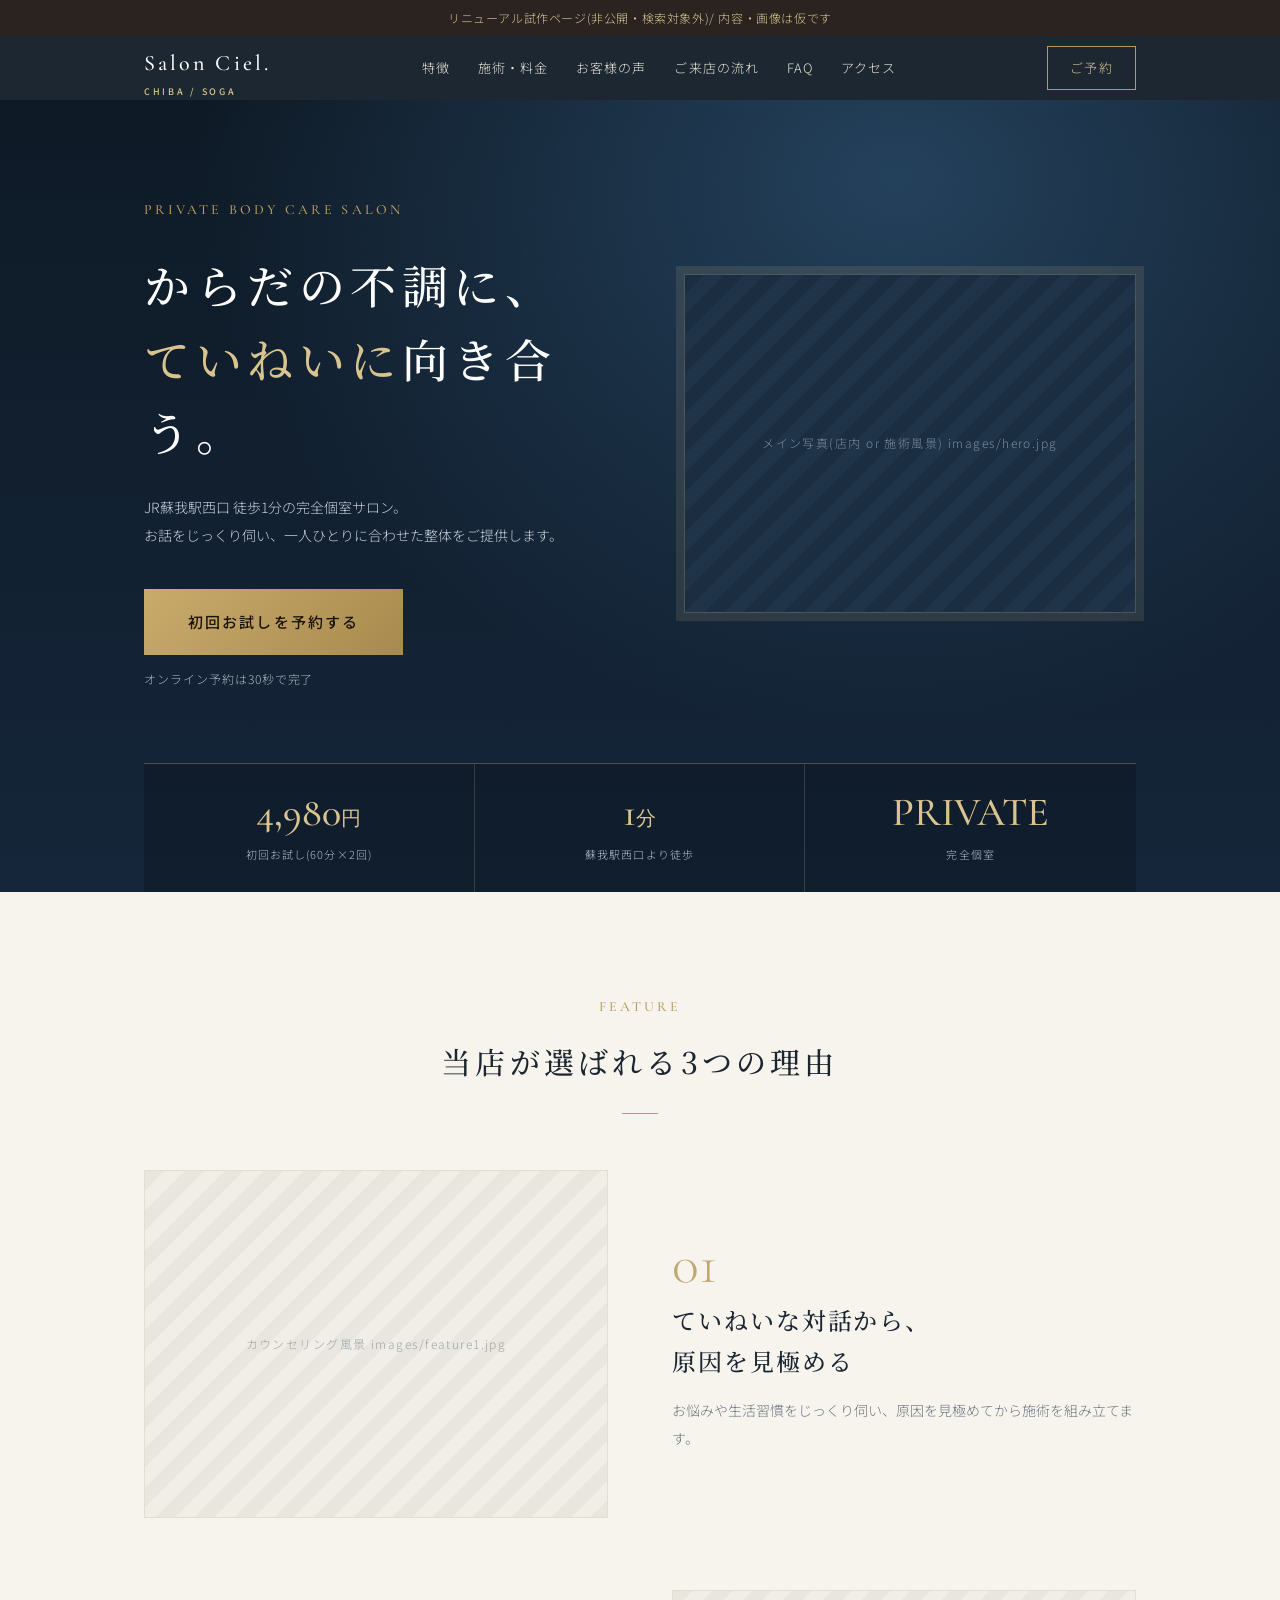
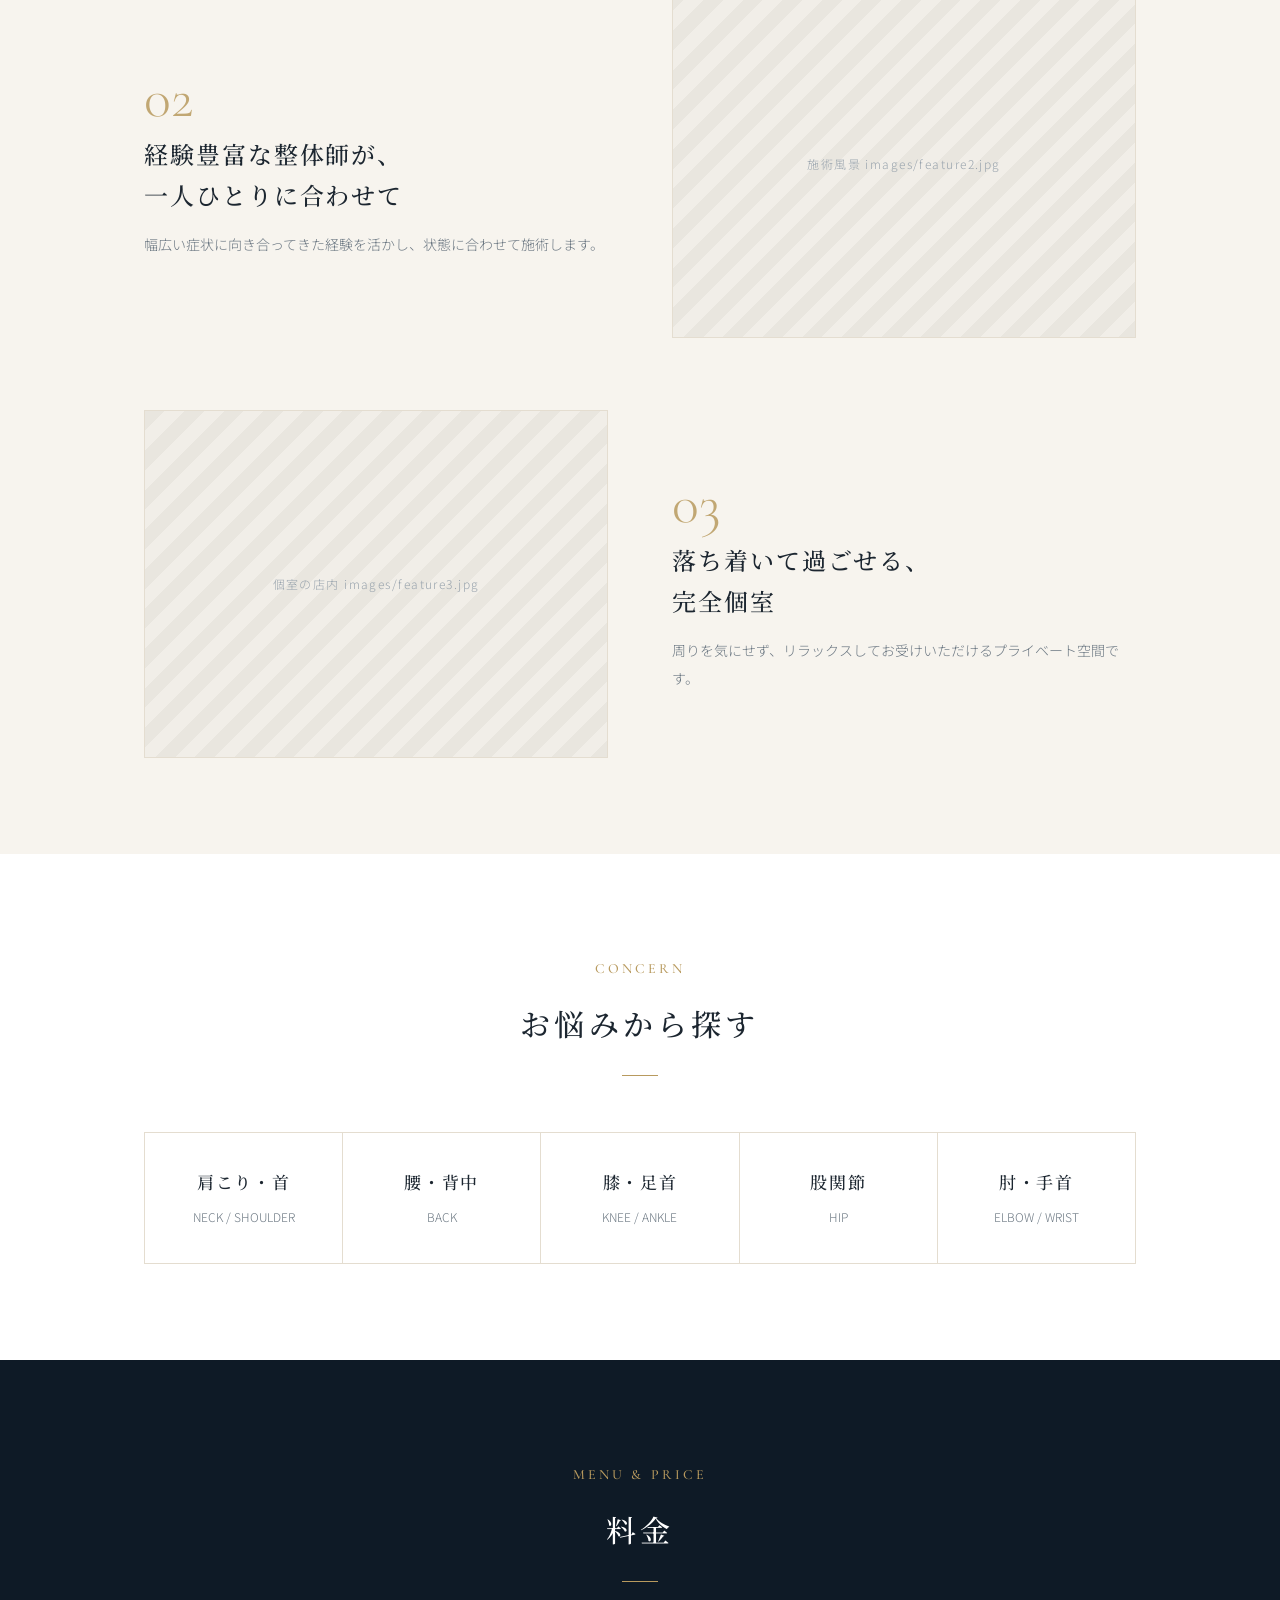
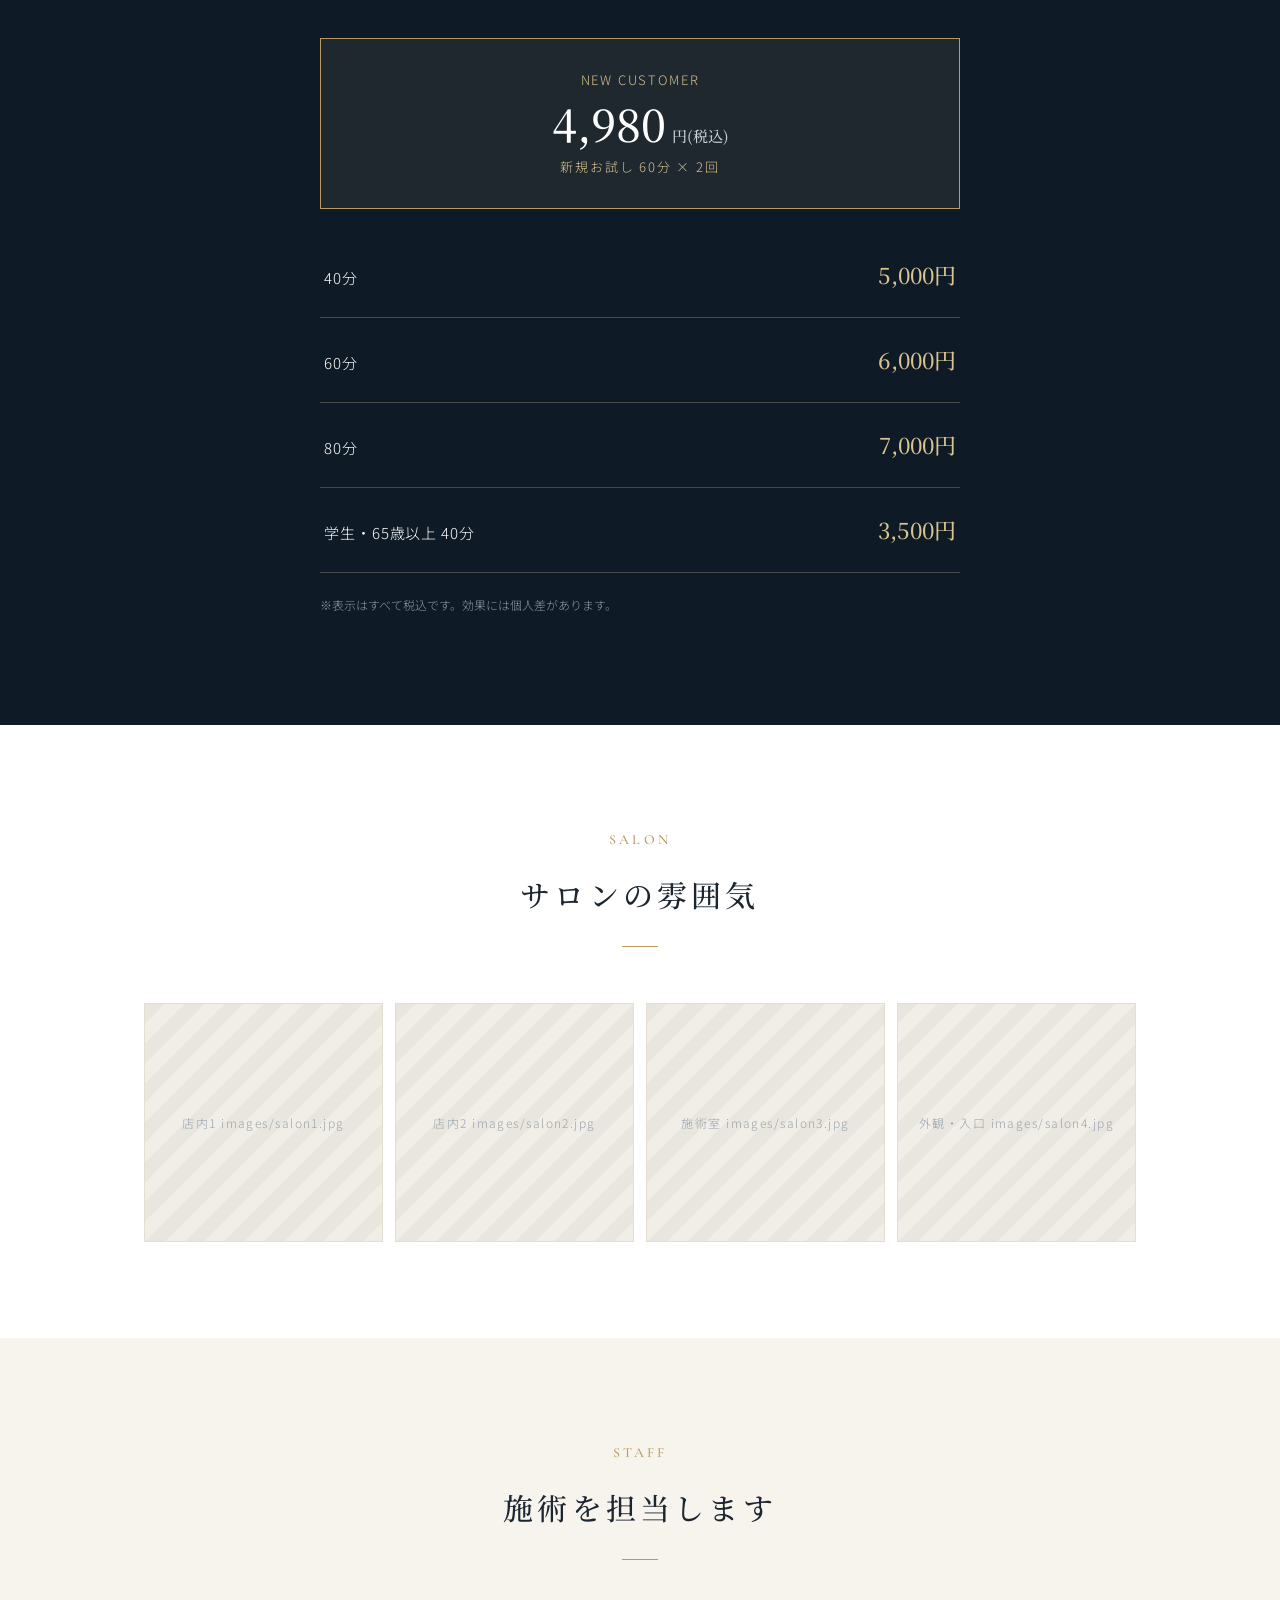
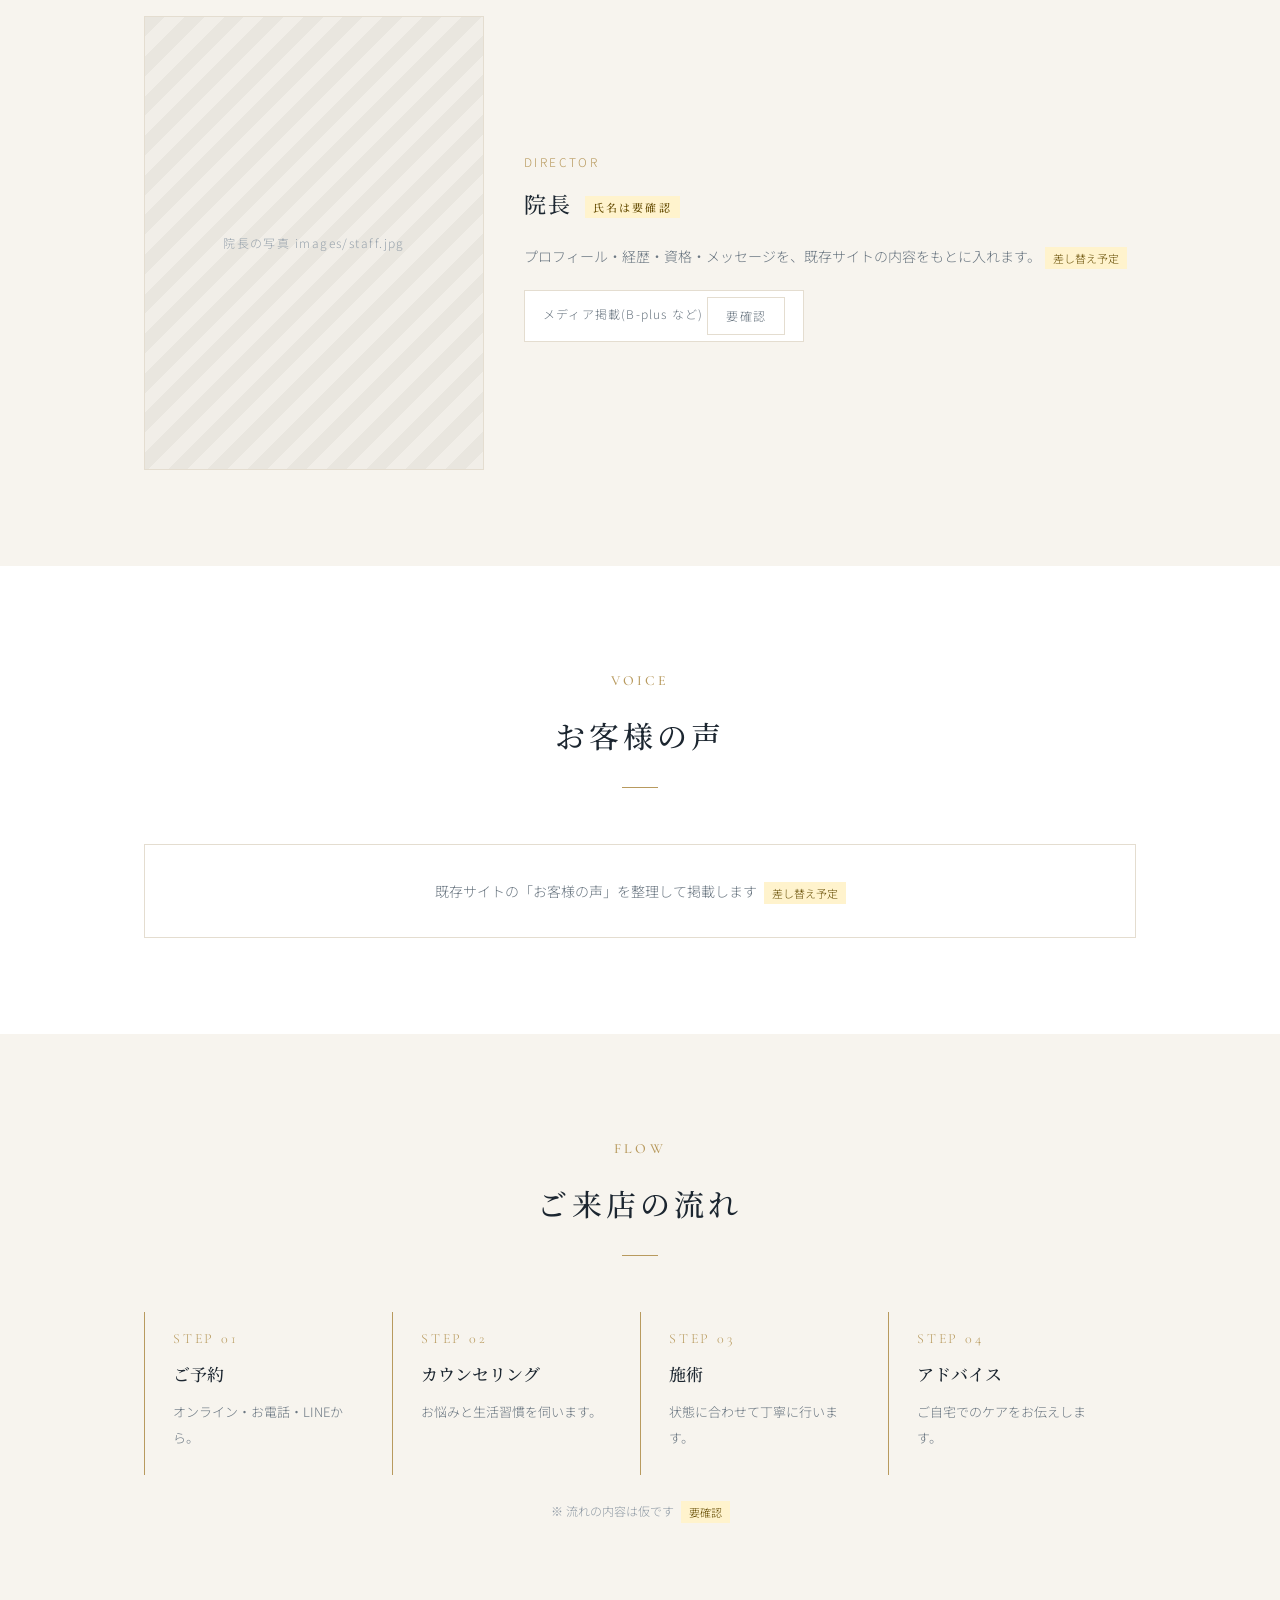
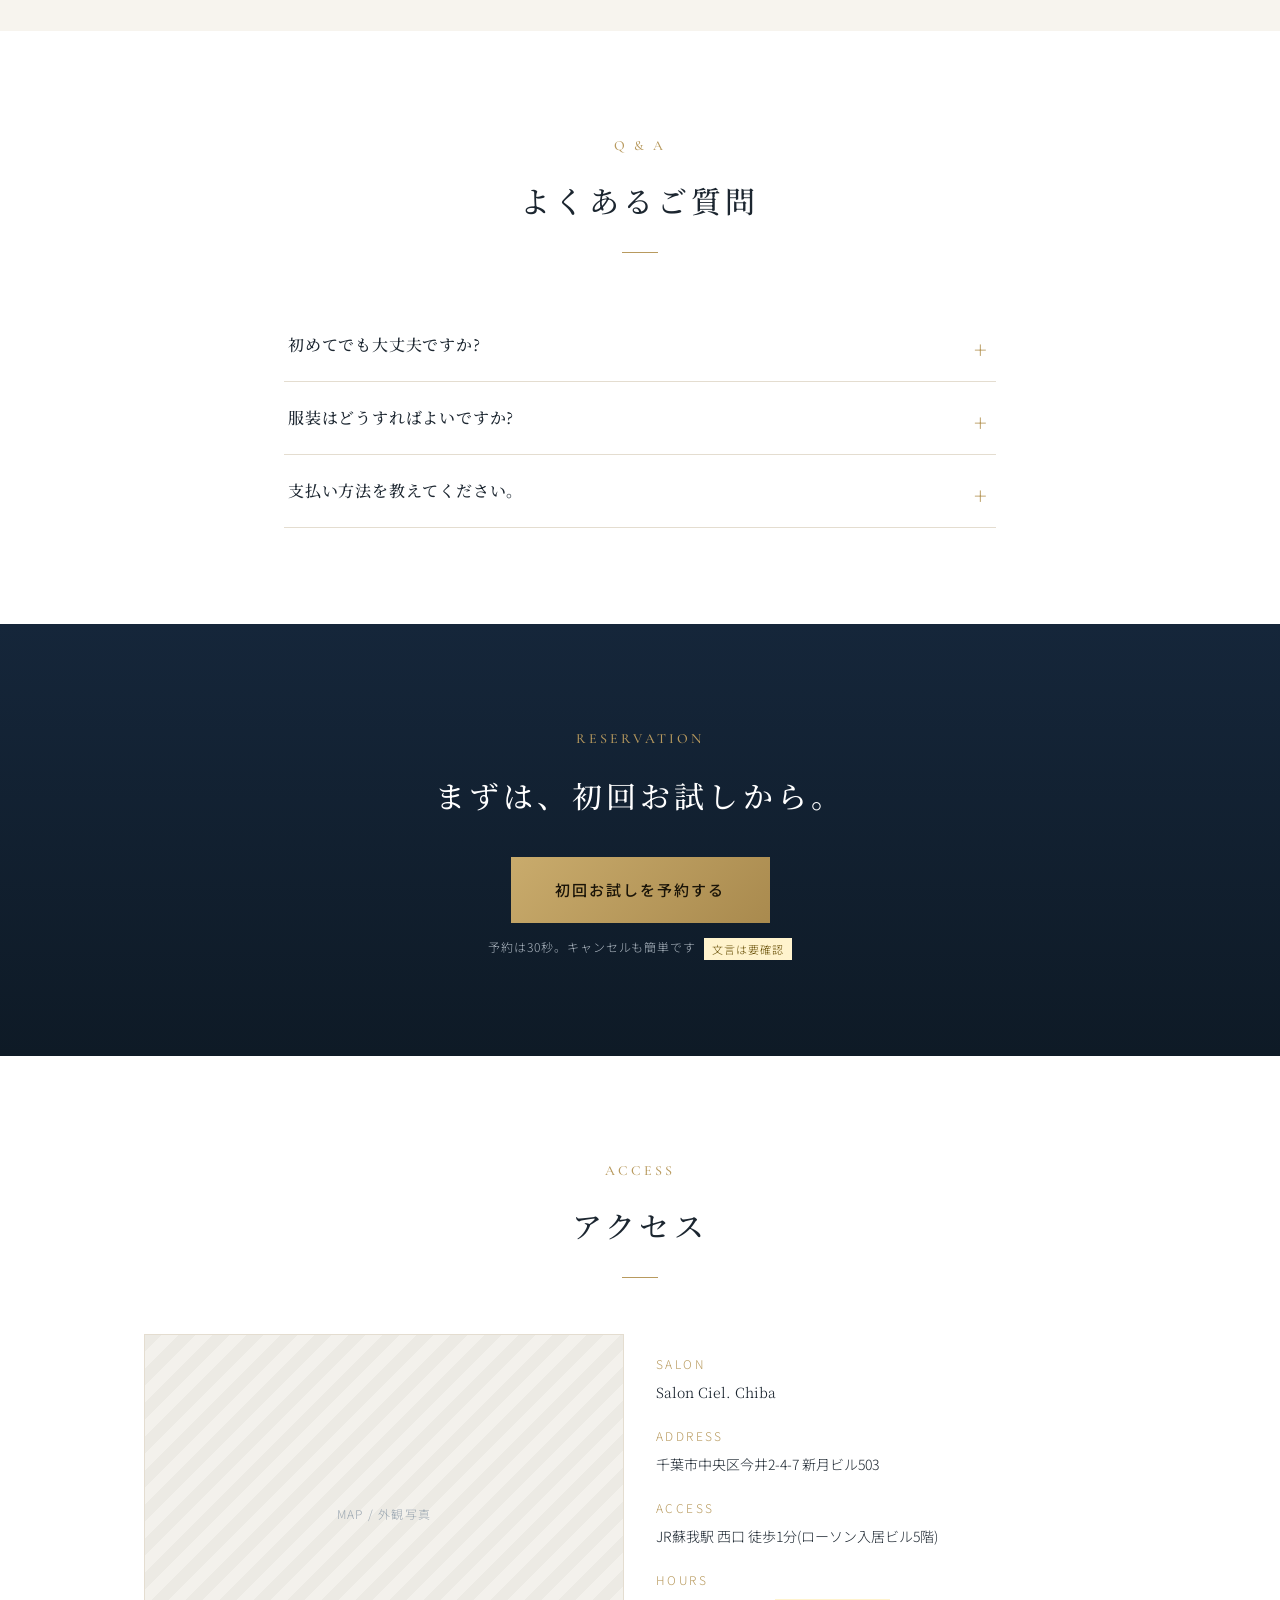
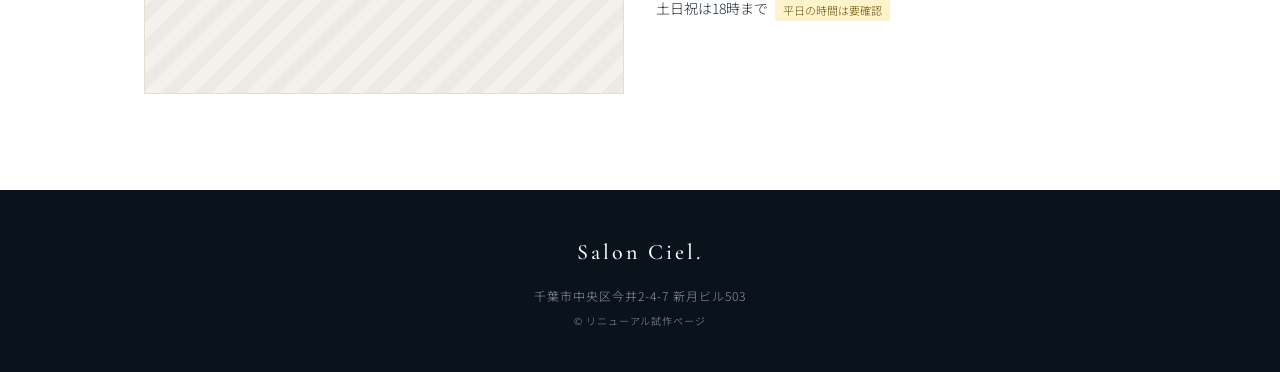
==== commit 5c0bffc0: "Add photo slots, split layout, gallery and staff sections Co-Authored-By: Claude Sonnet 5.5 <noreply" ====
--- a/index.html
+++ b/index.html
@@ -103,6 +103,32 @@
 .access dt{color:var(--gold);font-size:12px;letter-spacing:.2em;margin-top:18px}
 .access dd{margin:2px 0 0}
 
+/* 写真枠: images/ に同名ファイルを置けば自動で表示、無ければ仮枠 */
+.photo{position:relative;margin:0;overflow:hidden;background:repeating-linear-gradient(135deg,#e9e6df 0 14px,#f1eee8 14px 28px);border:1px solid var(--line)}
+.photo::before{content:attr(data-label);position:absolute;inset:0;display:grid;place-items:center;text-align:center;padding:12px;font-size:12px;letter-spacing:.12em;color:#98a3ad;line-height:1.7}
+.photo img{position:relative;display:block;width:100%;height:100%;object-fit:cover}
+.r43{aspect-ratio:4/3}.r32{aspect-ratio:3/2}.r11{aspect-ratio:1/1}.r34{aspect-ratio:3/4}.r169{aspect-ratio:16/9}
+.dark .photo,.hero .photo{background:repeating-linear-gradient(135deg,#1b2d40 0 14px,#203449 14px 28px);border-color:rgba(217,196,143,.25)}
+.dark .photo::before,.hero .photo::before{color:#7d8d9c}
+.hero-grid{display:grid;gap:40px;align-items:center;text-align:left}
+.hero-grid .txt{text-align:center}
+@media(min-width:900px){.hero-grid{grid-template-columns:1.05fr .95fr}.hero-grid .txt{text-align:left}.hero-grid .lead{margin-left:0!important}}
+.hero-grid .photo{box-shadow:0 0 0 8px rgba(217,196,143,.12)}
+.split{display:grid;gap:32px;align-items:center;margin-bottom:72px}
+.split:last-child{margin-bottom:0}
+.split h3{font-family:"Noto Serif JP",serif;font-weight:500;font-size:clamp(19px,3.4vw,24px);letter-spacing:.08em;line-height:1.7;margin:8px 0 14px}
+.split p{margin:0;font-size:14px;color:var(--sub)}
+.split .no{font-family:"Cormorant Garamond",serif;font-size:56px;color:var(--gold);line-height:1;opacity:.85}
+@media(min-width:860px){.split{grid-template-columns:1fr 1fr;gap:64px}.split.rev .photo{order:2}}
+.gallery{display:grid;gap:12px;grid-template-columns:repeat(2,1fr)}
+@media(min-width:860px){.gallery{grid-template-columns:repeat(4,1fr)}}
+.profile{display:grid;gap:40px;align-items:center}
+@media(min-width:860px){.profile{grid-template-columns:340px 1fr}}
+.profile h3{font-family:"Noto Serif JP",serif;font-weight:500;font-size:22px;letter-spacing:.1em;margin:6px 0 4px}
+.profile .role{font-size:12px;color:var(--gold);letter-spacing:.2em}
+.profile p{font-size:14px;color:var(--sub);margin:16px 0 0}
+.media{display:flex;flex-wrap:wrap;justify-content:center;gap:12px;margin-top:8px}
+.media span{border:1px solid var(--line);padding:6px 18px;font-size:12px;color:var(--sub);letter-spacing:.1em;background:#fff}
 footer{background:#0a131c;color:#8e99a4;text-align:center;padding:40px 0;font-size:12px;letter-spacing:.08em}
 footer .logo{display:inline-block;margin-bottom:10px}
 
@@ -132,13 +158,17 @@
 
 <main id="top">
   <div class="hero">
-    <span class="photo-note">※ ここに店内・施術写真が入ります</span>
-    <div class="wrap">
-      <span class="en">Private Body Care Salon</span>
-      <h1>からだの不調に、<br><em>ていねいに</em>向き合う。</h1>
-      <p class="lead">JR蘇我駅西口 徒歩1分の完全個室サロン。<br>お話をじっくり伺い、一人ひとりに合わせた整体をご提供します。</p>
-      <a class="btn" href="#reserve">初回お試しを予約する</a>
-      <span class="btn-sub">オンライン予約は30秒で完了</span>
+    <div class="wrap">
+      <div class="hero-grid">
+        <div class="txt">
+          <span class="en">Private Body Care Salon</span>
+          <h1>からだの不調に、<br><em>ていねいに</em>向き合う。</h1>
+          <p class="lead">JR蘇我駅西口 徒歩1分の完全個室サロン。<br>お話をじっくり伺い、一人ひとりに合わせた整体をご提供します。</p>
+          <a class="btn" href="#reserve">初回お試しを予約する</a>
+          <span class="btn-sub">オンライン予約は30秒で完了</span>
+        </div>
+        <figure class="photo r43" data-label="メイン写真(店内 or 施術風景)&#10;images/hero.jpg"><img src="images/hero.jpg" alt="Salon Ciel. Chiba 店内" onerror="this.remove()"></figure>
+      </div>
       <div class="stats">
         <div><b>4,980<small style="font-size:.5em">円</small></b><span>初回お試し(60分×2回)</span></div>
         <div><b>1<small style="font-size:.5em">分</small></b><span>蘇我駅西口より徒歩</span></div>
@@ -150,10 +180,17 @@
   <section id="feature" class="alt">
     <div class="wrap">
       <div class="head"><span class="en">Feature</span><h2>当店が選ばれる3つの理由</h2></div>
-      <div class="grid">
-        <div class="feat"><span class="no">01</span><h3>ていねいな対話</h3><p>お悩みや生活習慣をじっくり伺い、原因を見極めてから施術を組み立てます。</p></div>
-        <div class="feat"><span class="no">02</span><h3>経験豊富な整体師</h3><p>幅広い症状に向き合ってきた経験を活かし、一人ひとりの状態に合わせます。</p></div>
-        <div class="feat"><span class="no">03</span><h3>落ち着ける完全個室</h3><p>周りを気にせず、リラックスしてお受けいただけるプライベート空間です。</p></div>
+      <div class="split">
+        <figure class="photo r43" data-label="カウンセリング風景&#10;images/feature1.jpg"><img src="images/feature1.jpg" alt="カウンセリングの様子" onerror="this.remove()"></figure>
+        <div><span class="no">01</span><h3>ていねいな対話から、<br>原因を見極める</h3><p>お悩みや生活習慣をじっくり伺い、原因を見極めてから施術を組み立てます。</p></div>
+      </div>
+      <div class="split rev">
+        <figure class="photo r43" data-label="施術風景&#10;images/feature2.jpg"><img src="images/feature2.jpg" alt="施術の様子" onerror="this.remove()"></figure>
+        <div><span class="no">02</span><h3>経験豊富な整体師が、<br>一人ひとりに合わせて</h3><p>幅広い症状に向き合ってきた経験を活かし、状態に合わせて施術します。</p></div>
+      </div>
+      <div class="split">
+        <figure class="photo r43" data-label="個室の店内&#10;images/feature3.jpg"><img src="images/feature3.jpg" alt="完全個室の店内" onerror="this.remove()"></figure>
+        <div><span class="no">03</span><h3>落ち着いて過ごせる、<br>完全個室</h3><p>周りを気にせず、リラックスしてお受けいただけるプライベート空間です。</p></div>
       </div>
     </div>
   </section>
@@ -189,14 +226,41 @@
     </div>
   </section>
 
-  <section id="voice" class="alt">
+  <section id="salon">
+    <div class="wrap">
+      <div class="head"><span class="en">Salon</span><h2>サロンの雰囲気</h2></div>
+      <div class="gallery">
+        <figure class="photo r11" data-label="店内1&#10;images/salon1.jpg"><img src="images/salon1.jpg" alt="店内" onerror="this.remove()"></figure>
+        <figure class="photo r11" data-label="店内2&#10;images/salon2.jpg"><img src="images/salon2.jpg" alt="店内" onerror="this.remove()"></figure>
+        <figure class="photo r11" data-label="施術室&#10;images/salon3.jpg"><img src="images/salon3.jpg" alt="施術室" onerror="this.remove()"></figure>
+        <figure class="photo r11" data-label="外観・入口&#10;images/salon4.jpg"><img src="images/salon4.jpg" alt="外観" onerror="this.remove()"></figure>
+      </div>
+    </div>
+  </section>
+
+  <section id="profile" class="alt">
+    <div class="wrap">
+      <div class="head"><span class="en">Staff</span><h2>施術を担当します</h2></div>
+      <div class="profile">
+        <figure class="photo r34" data-label="院長の写真&#10;images/staff.jpg"><img src="images/staff.jpg" alt="院長" onerror="this.remove()"></figure>
+        <div>
+          <span class="role">DIRECTOR</span>
+          <h3>院長 <span class="todo">氏名は要確認</span></h3>
+          <p>プロフィール・経歴・資格・メッセージを、既存サイトの内容をもとに入れます。<span class="todo">差し替え予定</span></p>
+          <div class="media" style="justify-content:flex-start;margin-top:20px"><span>メディア掲載(B-plus など)<span class="todo">要確認</span></span></div>
+        </div>
+      </div>
+    </div>
+  </section>
+
+  <section id="voice">
     <div class="wrap">
       <div class="head"><span class="en">Voice</span><h2>お客様の声</h2></div>
       <div class="voice">既存サイトの「お客様の声」を整理して掲載します <span class="todo">差し替え予定</span></div>
     </div>
   </section>
 
-  <section id="flow">
+  <section id="flow" class="alt">
     <div class="wrap">
       <div class="head"><span class="en">Flow</span><h2>ご来店の流れ</h2></div>
       <div class="steps">
@@ -209,7 +273,7 @@
     </div>
   </section>
 
-  <section id="faq" class="alt">
+  <section id="faq">
     <div class="wrap" style="max-width:760px">
       <div class="head"><span class="en">Q &amp; A</span><h2>よくあるご質問</h2></div>
       <details><summary>初めてでも大丈夫ですか?</summary><p>はい。最初にお悩みを丁寧に伺います。<span class="todo">既存FAQから差し替え</span></p></details>
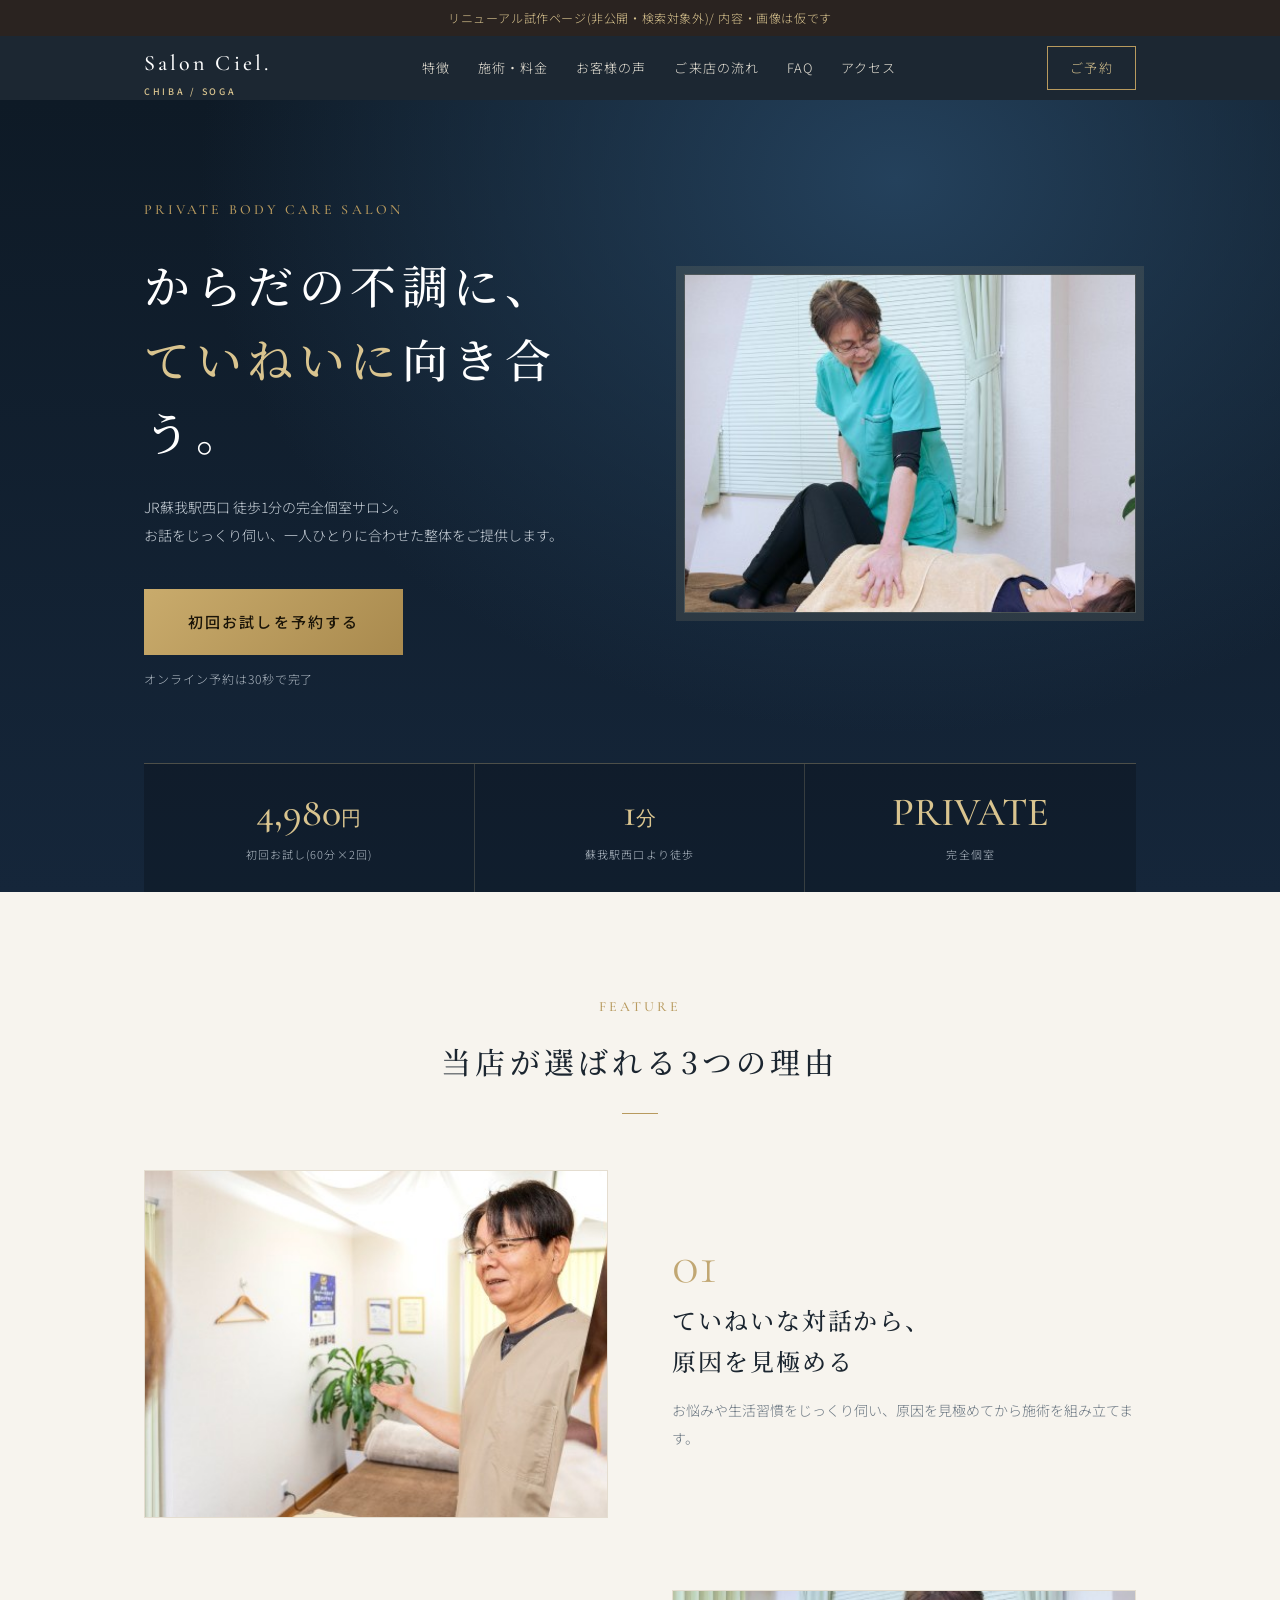
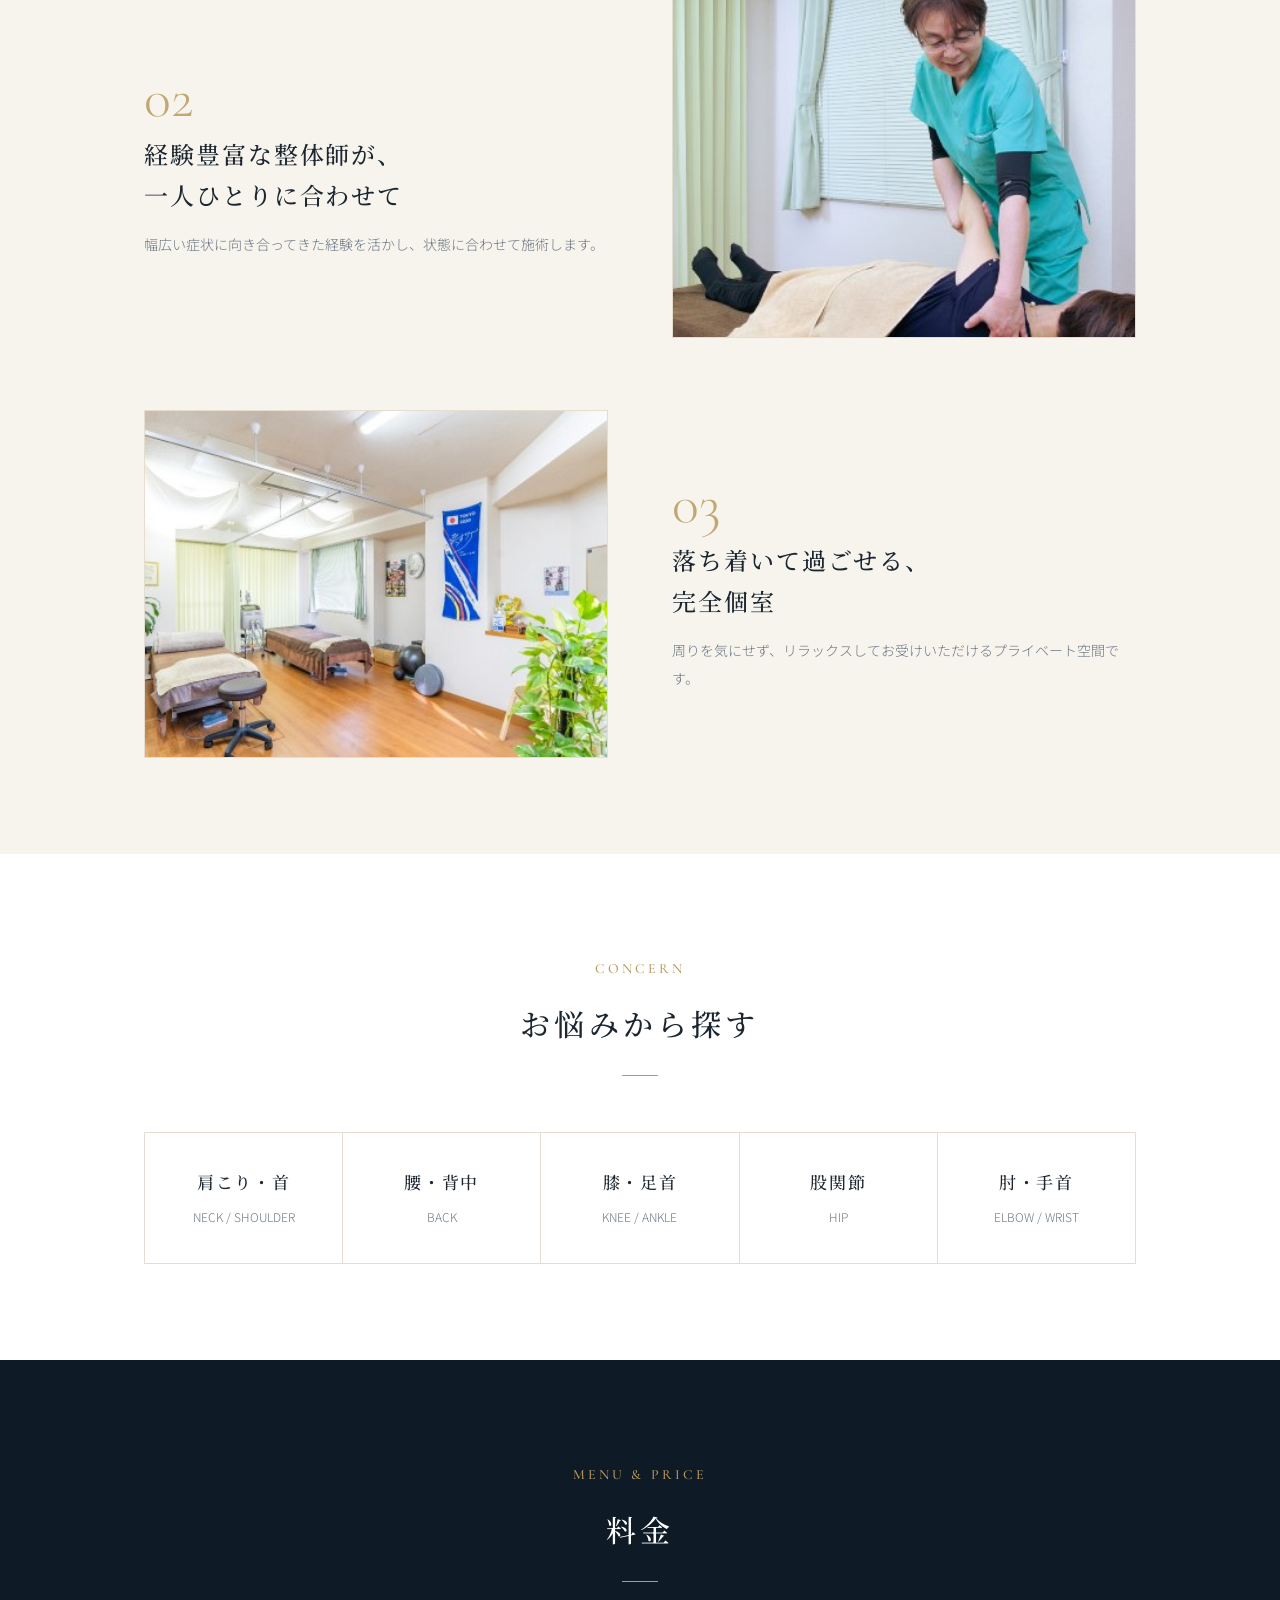
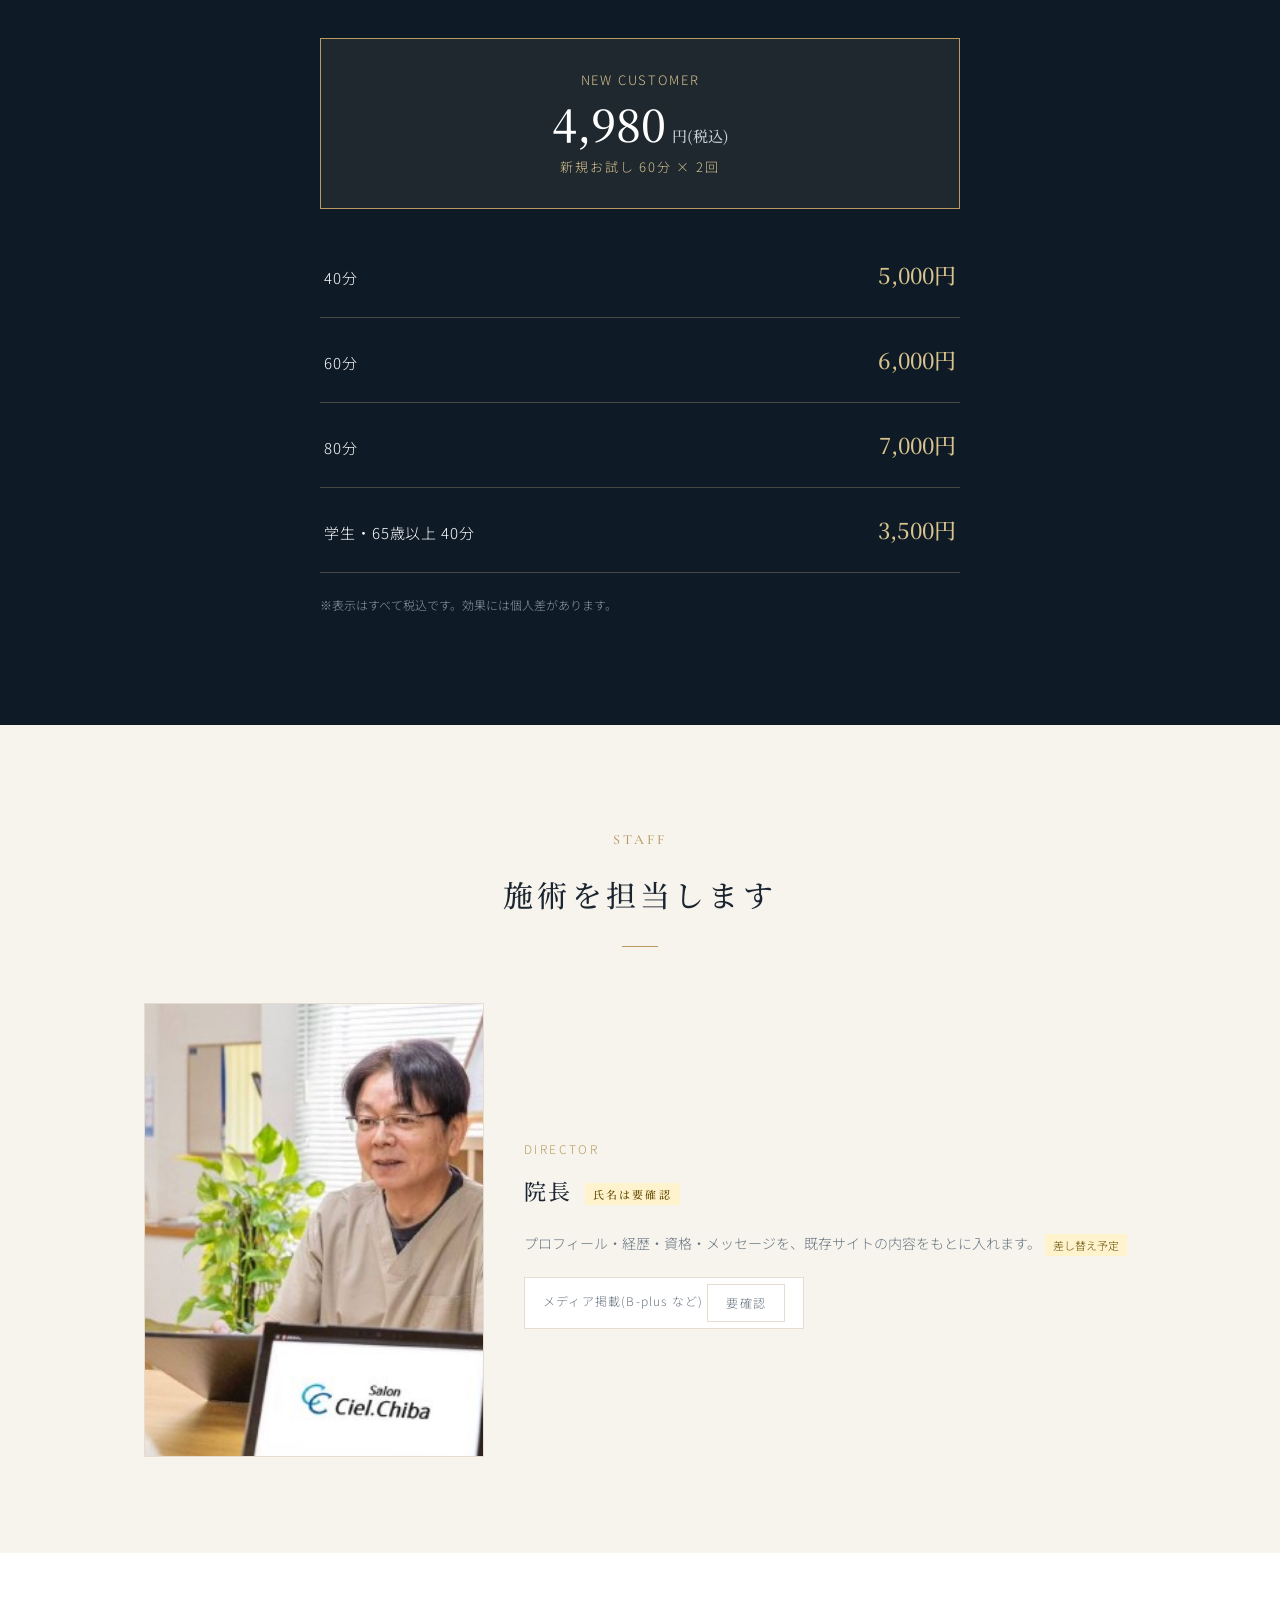
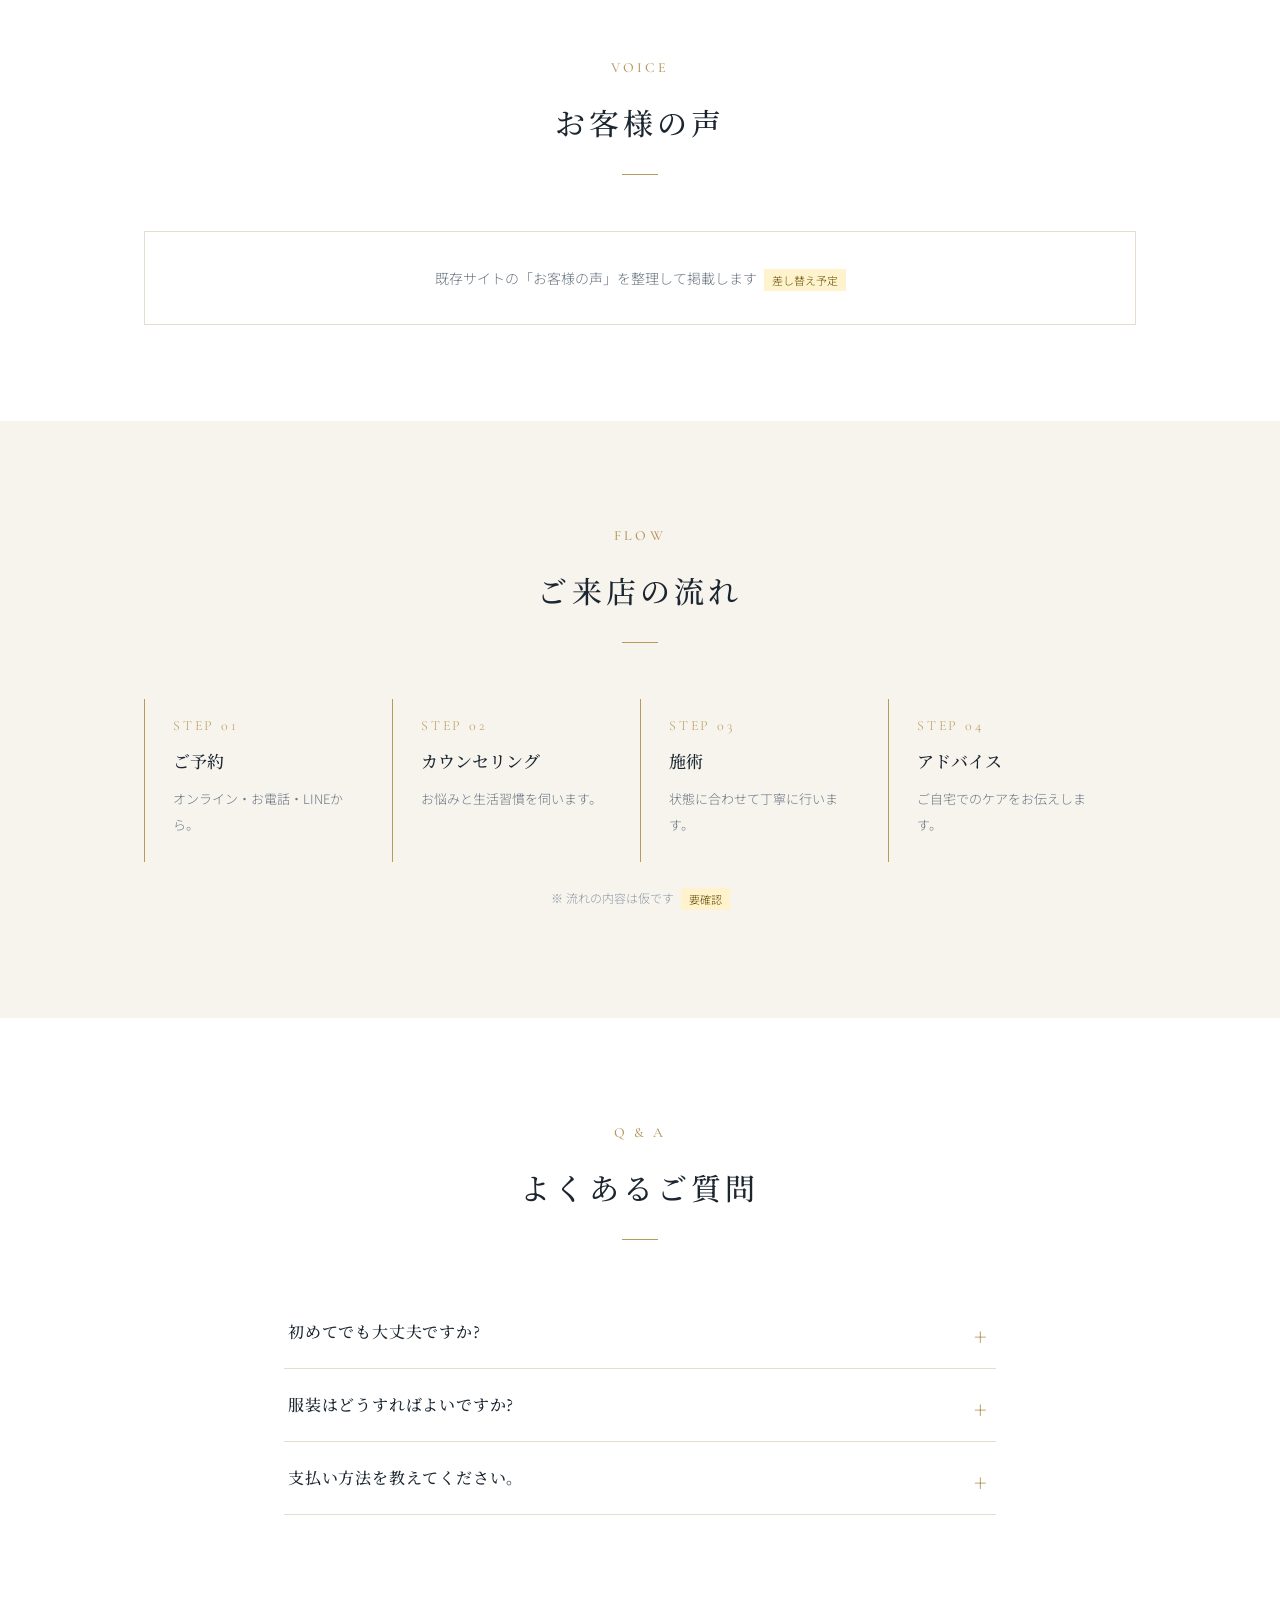
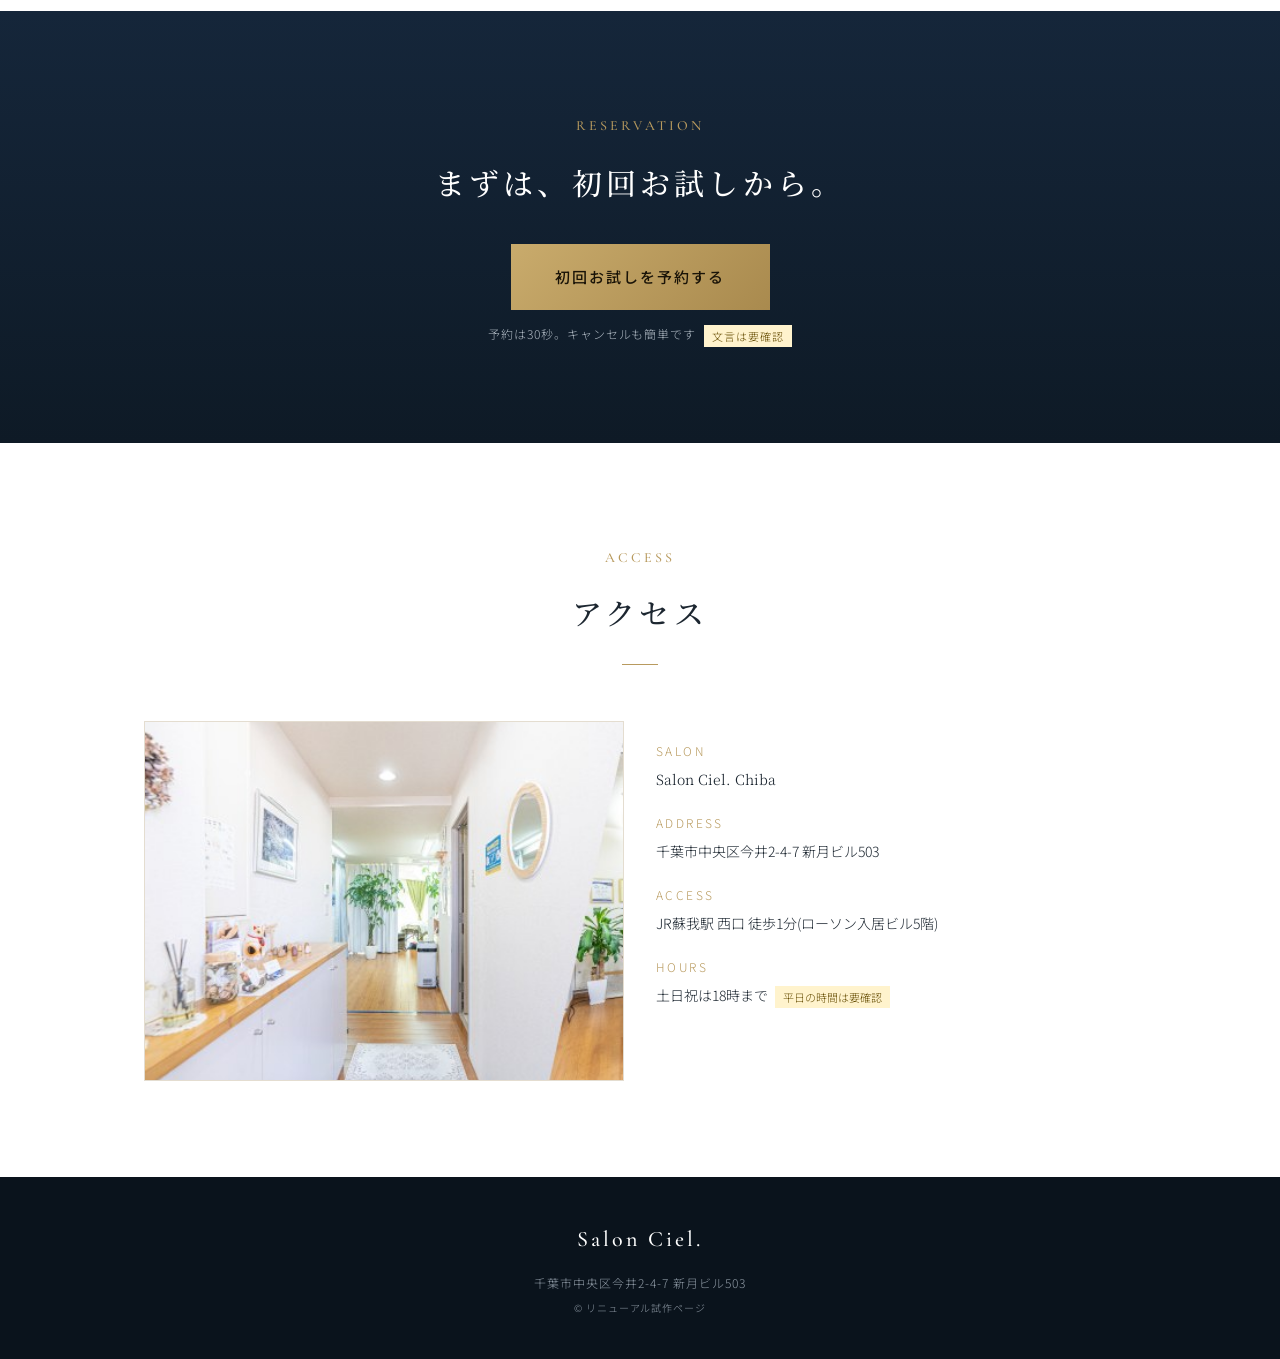
==== commit e9893b81: "Use photos cropped from existing site for test page Co-Authored-By: Claude Sonnet 5.5 <noreply@anthr" ====
--- a/index.html
+++ b/index.html
@@ -226,18 +226,6 @@
     </div>
   </section>
 
-  <section id="salon">
-    <div class="wrap">
-      <div class="head"><span class="en">Salon</span><h2>サロンの雰囲気</h2></div>
-      <div class="gallery">
-        <figure class="photo r11" data-label="店内1&#10;images/salon1.jpg"><img src="images/salon1.jpg" alt="店内" onerror="this.remove()"></figure>
-        <figure class="photo r11" data-label="店内2&#10;images/salon2.jpg"><img src="images/salon2.jpg" alt="店内" onerror="this.remove()"></figure>
-        <figure class="photo r11" data-label="施術室&#10;images/salon3.jpg"><img src="images/salon3.jpg" alt="施術室" onerror="this.remove()"></figure>
-        <figure class="photo r11" data-label="外観・入口&#10;images/salon4.jpg"><img src="images/salon4.jpg" alt="外観" onerror="this.remove()"></figure>
-      </div>
-    </div>
-  </section>
-
   <section id="profile" class="alt">
     <div class="wrap">
       <div class="head"><span class="en">Staff</span><h2>施術を担当します</h2></div>
@@ -295,7 +283,7 @@
     <div class="wrap">
       <div class="head"><span class="en">Access</span><h2>アクセス</h2></div>
       <div class="access">
-        <div class="ph">MAP / 外観写真</div>
+        <figure class="photo r43" data-label="外観・地図&#10;images/salon1.jpg"><img src="images/salon1.jpg" alt="サロン内の様子" onerror="this.remove()"></figure>
         <dl>
           <dt>SALON</dt><dd class="serif">Salon Ciel. Chiba</dd>
           <dt>ADDRESS</dt><dd>千葉市中央区今井2-4-7 新月ビル503</dd>
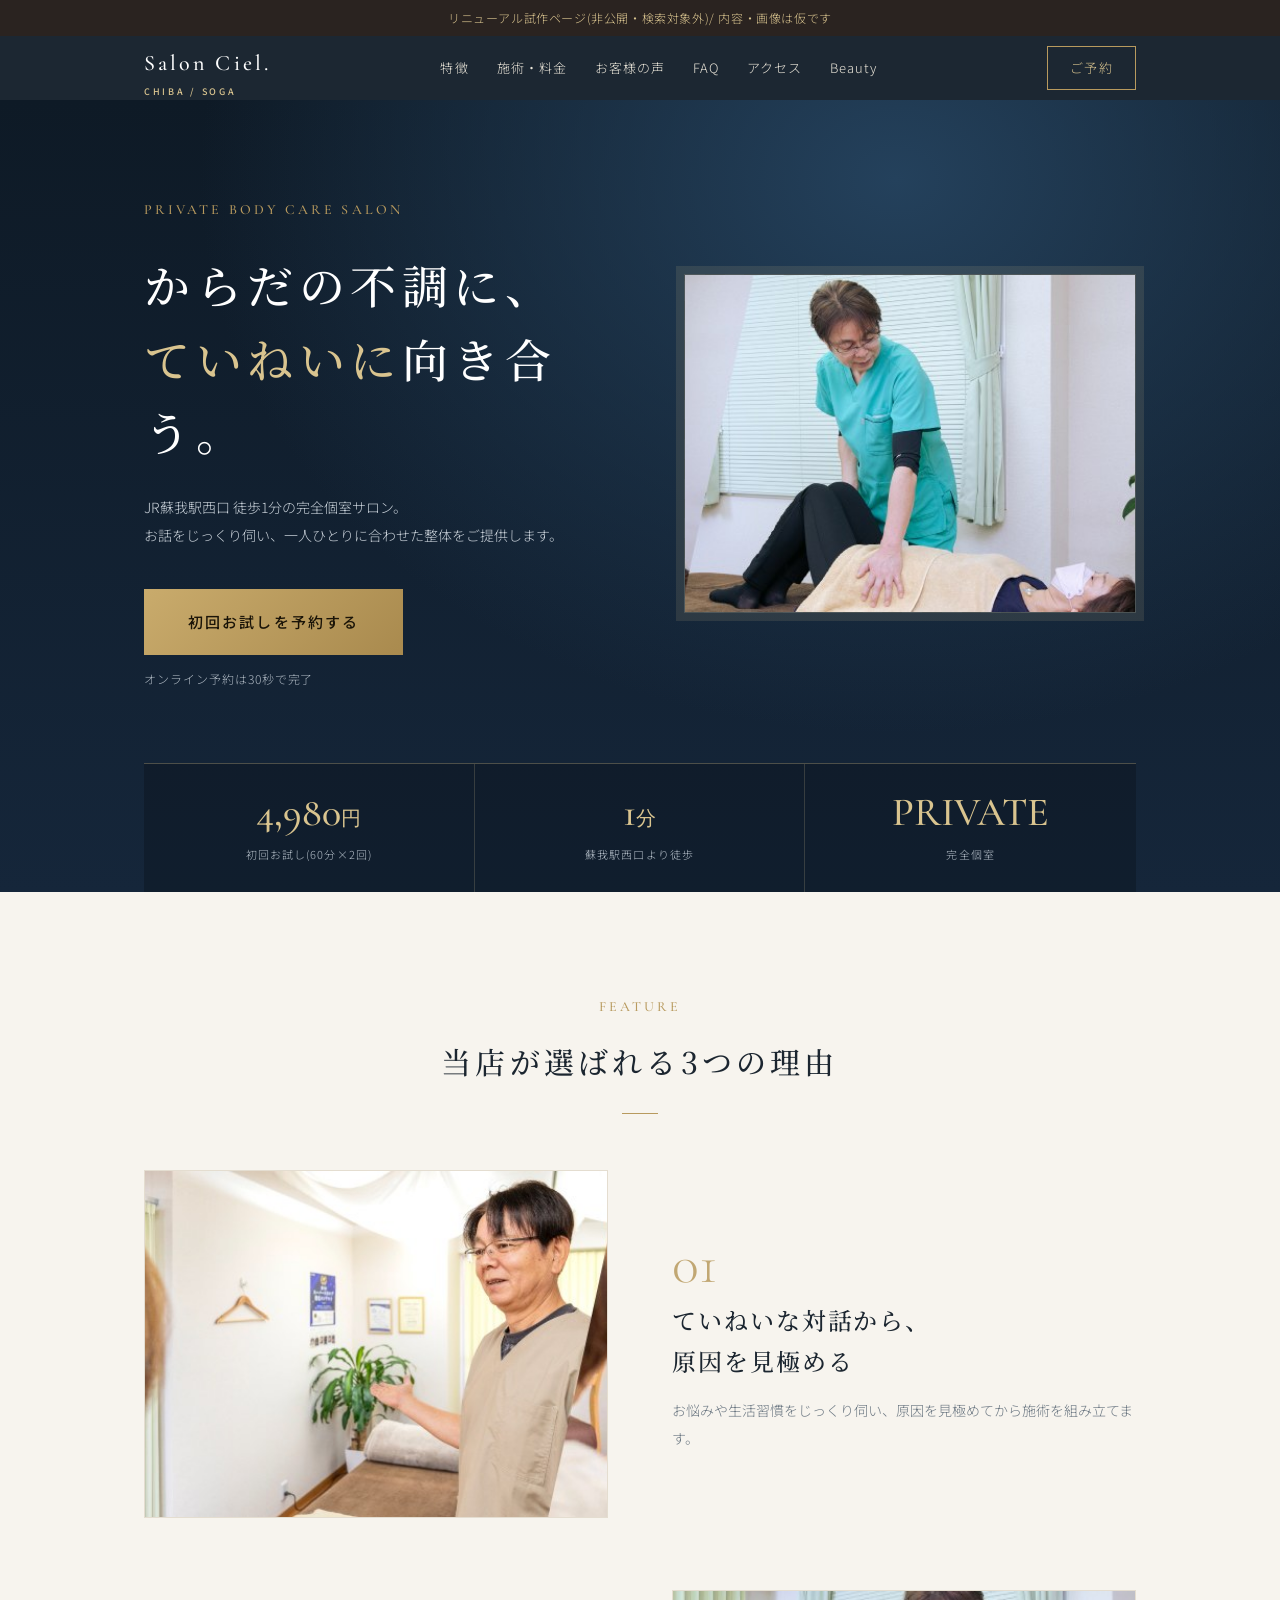
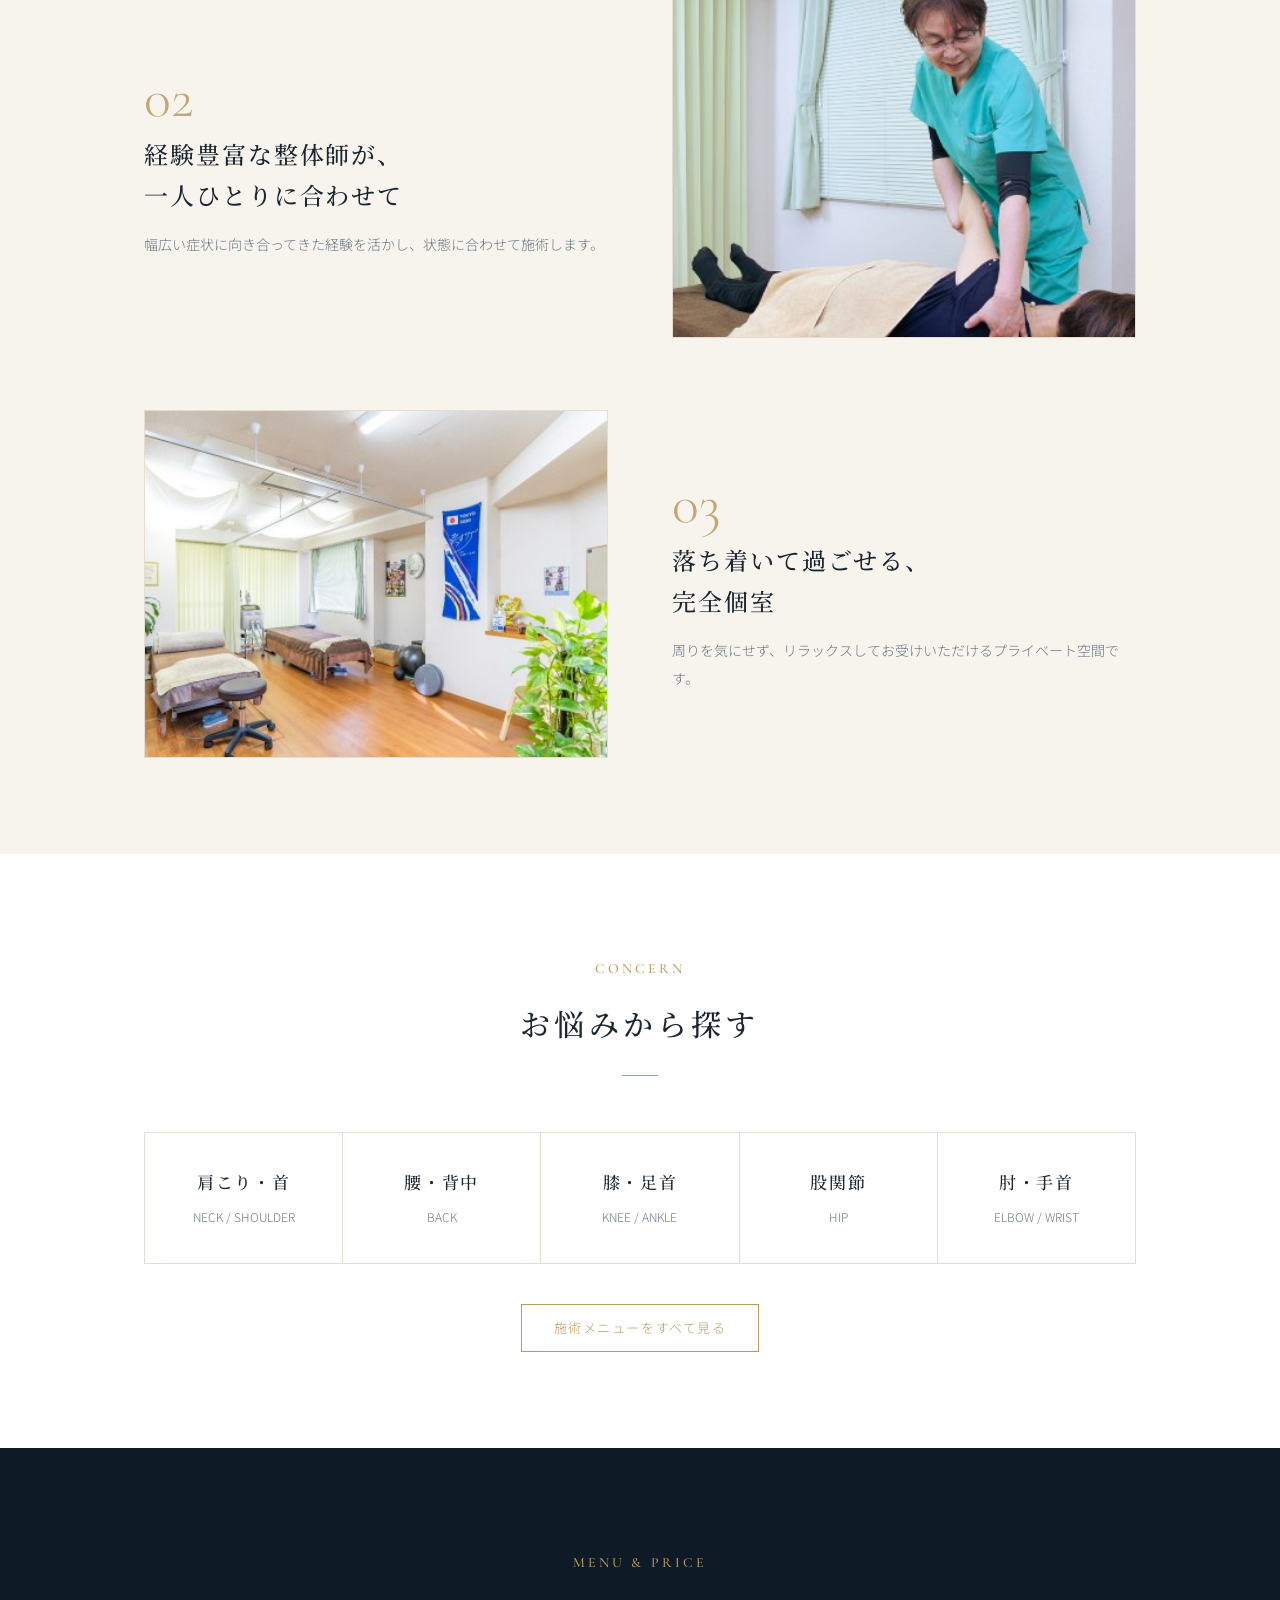
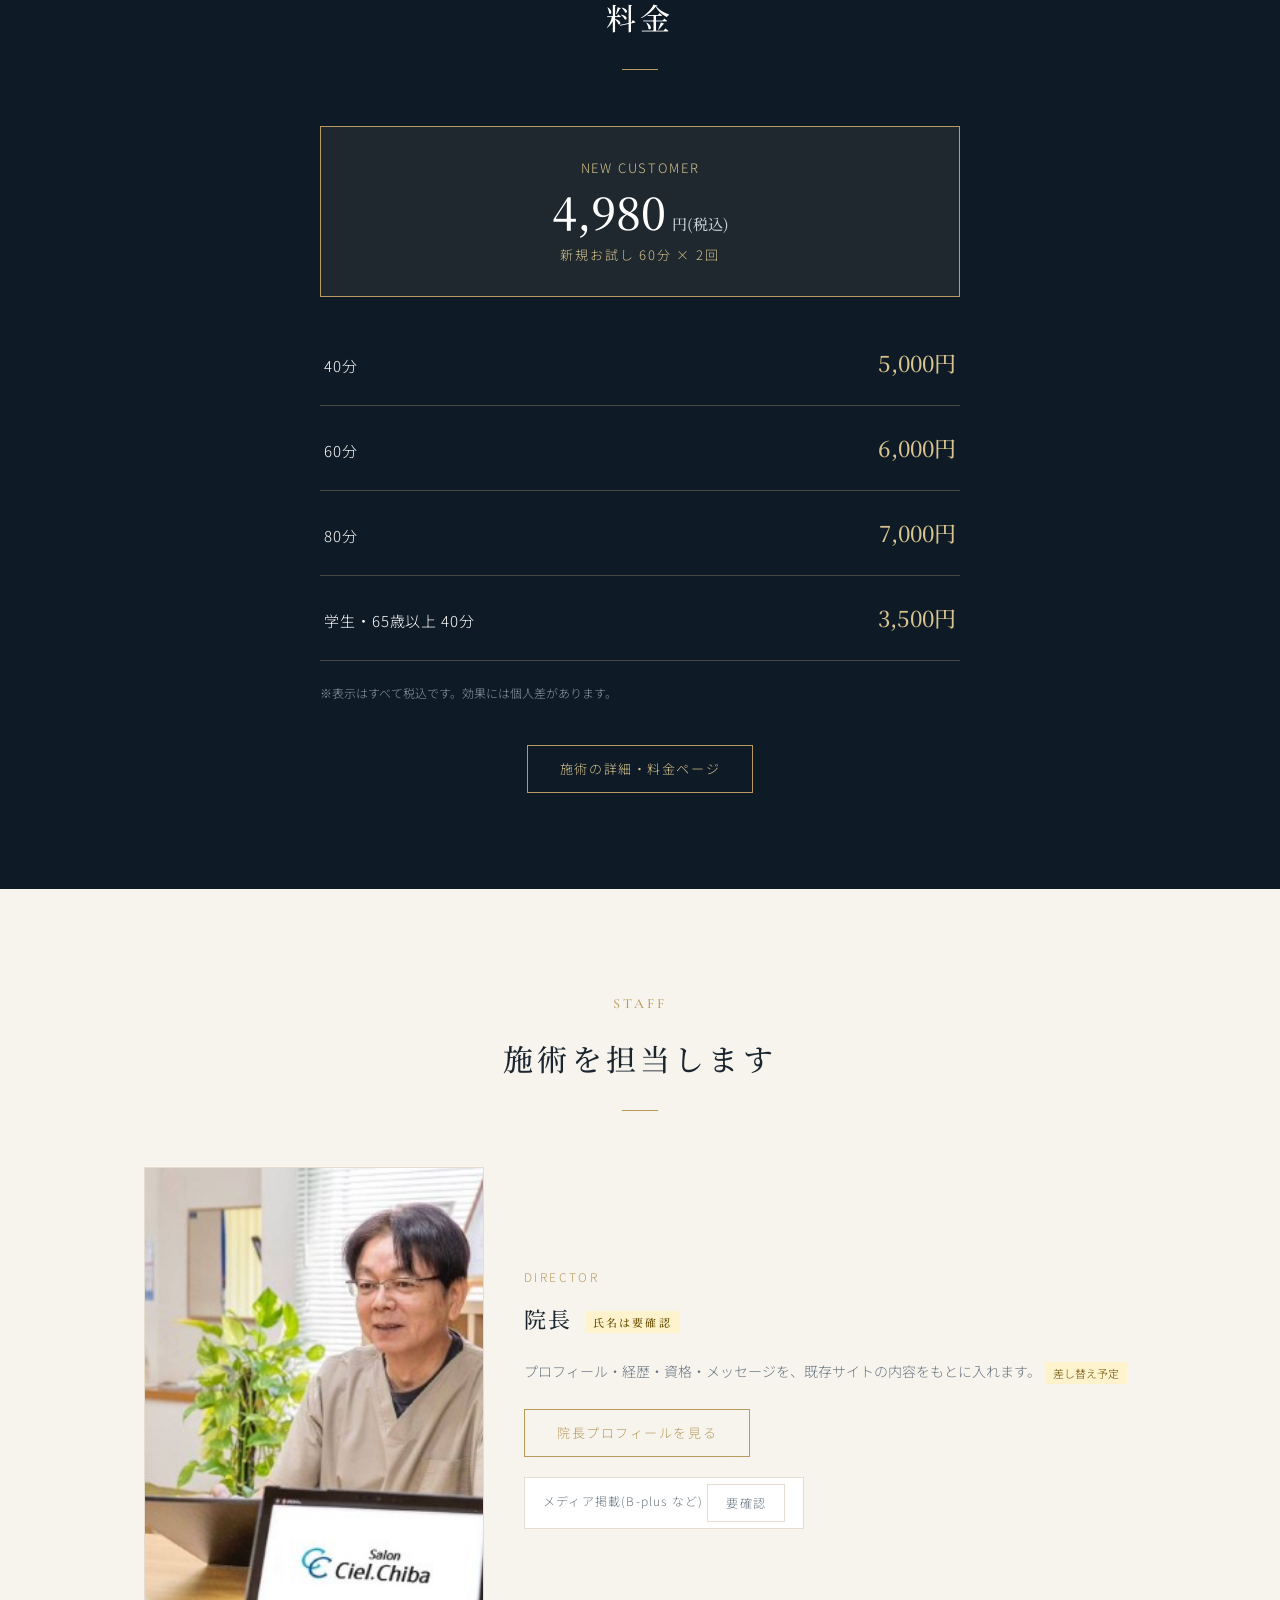
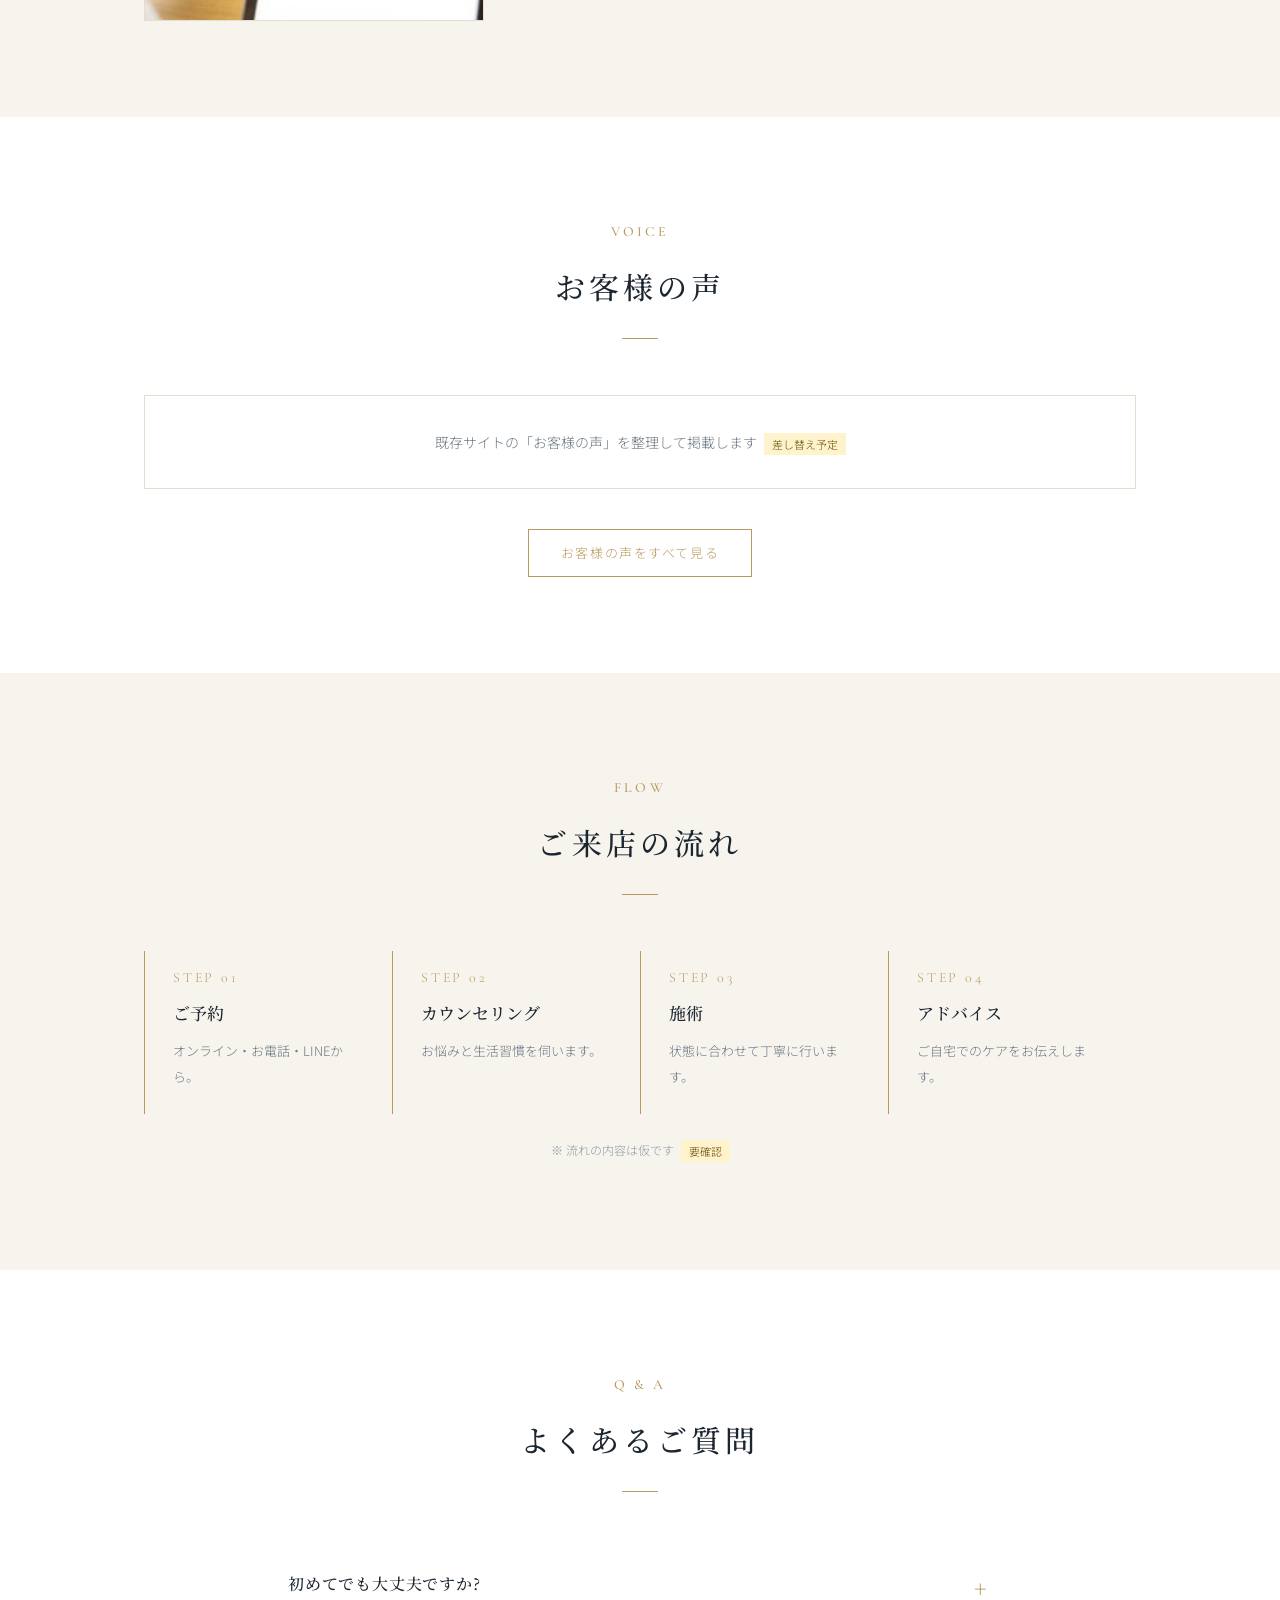
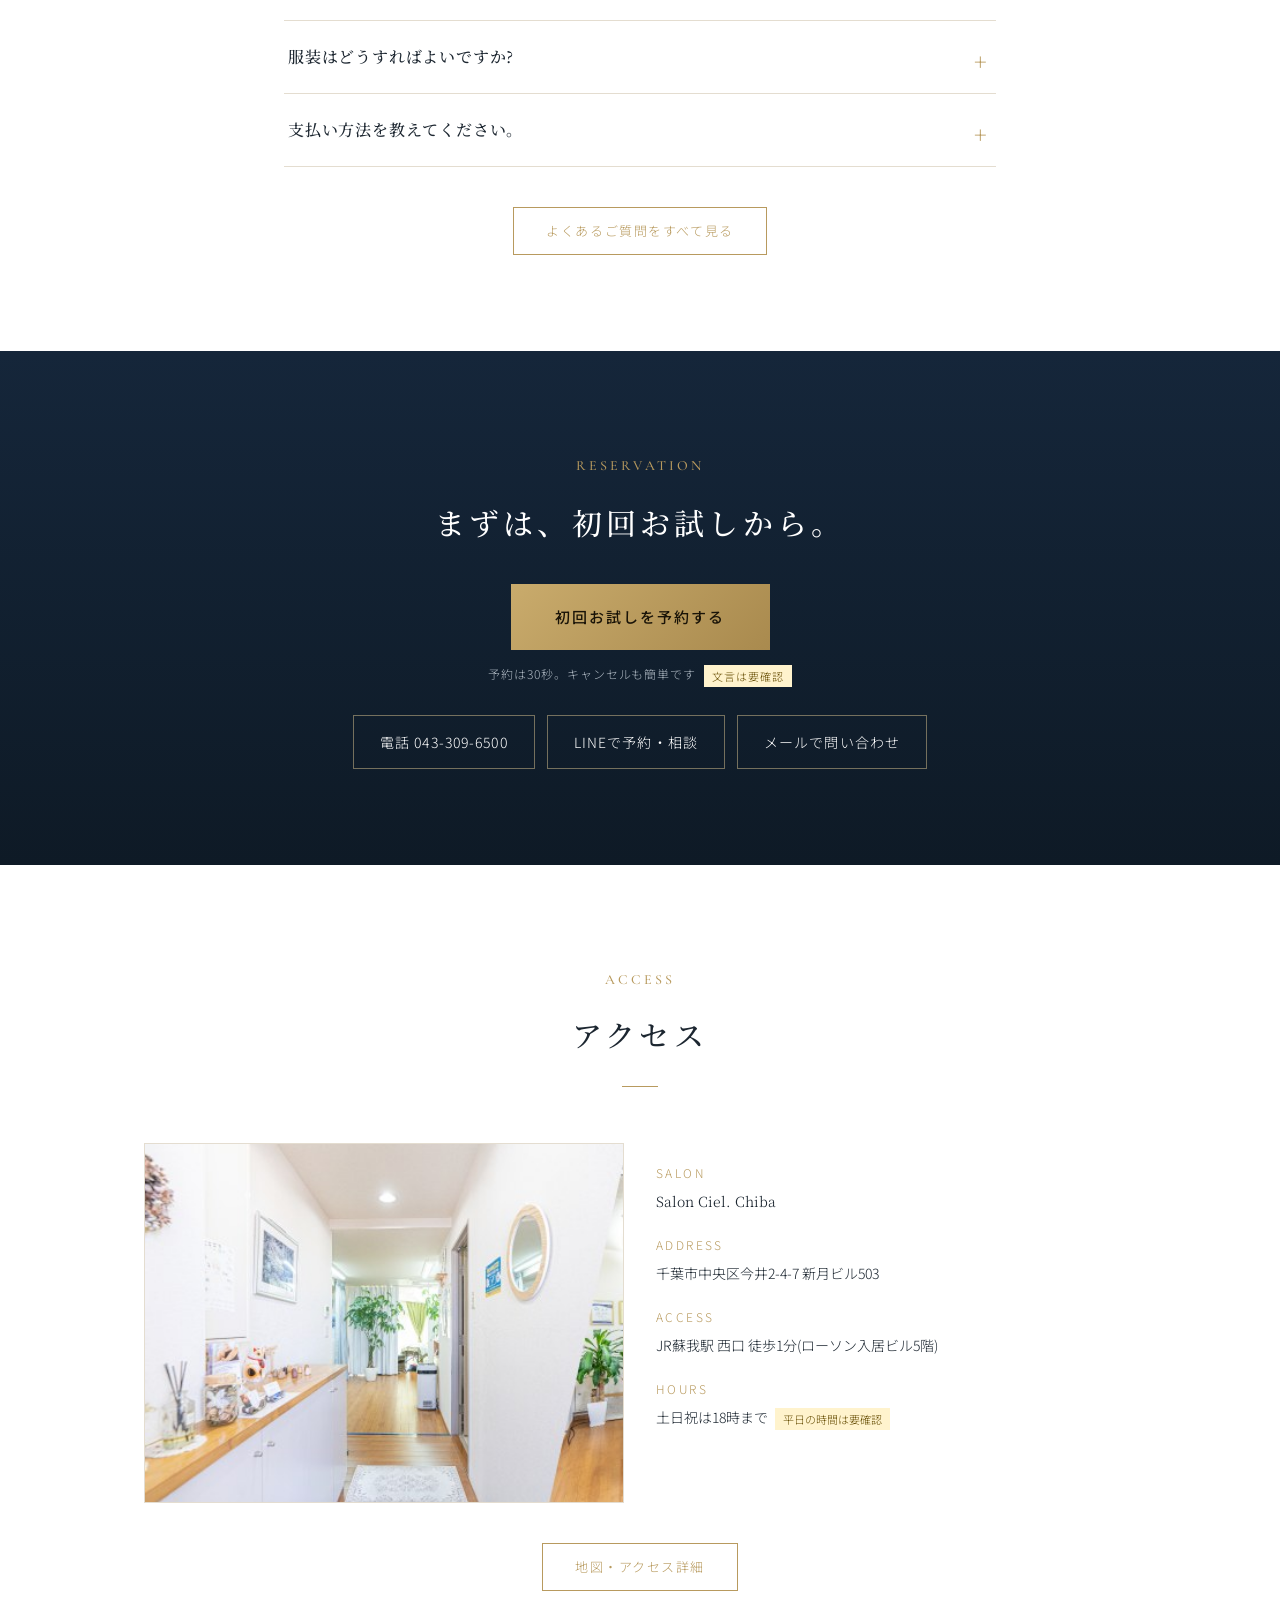
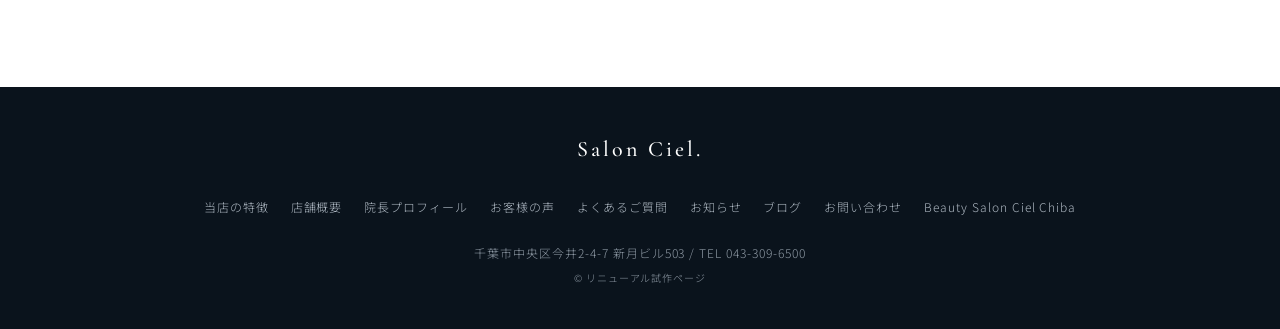
==== commit bb281842: "Wire links to existing site pages, phone and LINE Co-Authored-By: Claude Sonnet 5.5 <noreply@anthrop" ====
--- a/index.html
+++ b/index.html
@@ -129,6 +129,9 @@
 .profile p{font-size:14px;color:var(--sub);margin:16px 0 0}
 .media{display:flex;flex-wrap:wrap;justify-content:center;gap:12px;margin-top:8px}
 .media span{border:1px solid var(--line);padding:6px 18px;font-size:12px;color:var(--sub);letter-spacing:.1em;background:#fff}
+.more{text-align:center;margin-top:40px}.more a{display:inline-block;border:1px solid var(--gold);color:var(--gold);padding:10px 32px;font-size:13px;letter-spacing:.12em;text-decoration:none}.more a:hover{background:var(--gold);color:#fff}.dark .more a{color:var(--gold-l)}.dark .more a:hover{color:#1a1408;background:var(--gold-l)}
+.contact3{display:flex;flex-wrap:wrap;justify-content:center;gap:12px;margin-top:28px}.contact3 a{border:1px solid rgba(217,196,143,.5);color:#fff;text-decoration:none;padding:12px 26px;font-size:14px;letter-spacing:.08em}.contact3 a:hover{background:rgba(217,196,143,.15)}
+.flinks{display:flex;flex-wrap:wrap;justify-content:center;gap:6px 22px;margin:0 0 22px;font-size:12px}.flinks a{color:#aeb8c2;text-decoration:none}.flinks a:hover{color:var(--gold-l)}
 footer{background:#0a131c;color:#8e99a4;text-align:center;padding:40px 0;font-size:12px;letter-spacing:.08em}
 footer .logo{display:inline-block;margin-bottom:10px}
 
@@ -148,9 +151,9 @@
       <a href="#feature">特徴</a>
       <a href="#menu">施術・料金</a>
       <a href="#voice">お客様の声</a>
-      <a href="#flow">ご来店の流れ</a>
       <a href="#faq">FAQ</a>
       <a href="#access">アクセス</a>
+      <a href="https://salonciel-chiba.com/beauty/">Beauty</a>
     </nav>
     <a class="hbtn" href="#reserve">ご予約</a>
   </div>
@@ -199,12 +202,13 @@
     <div class="wrap">
       <div class="head"><span class="en">Concern</span><h2>お悩みから探す</h2></div>
       <div class="worry">
-        <a href="#"><b>肩こり・首</b><span>NECK / SHOULDER</span></a>
-        <a href="#"><b>腰・背中</b><span>BACK</span></a>
-        <a href="#"><b>膝・足首</b><span>KNEE / ANKLE</span></a>
-        <a href="#"><b>股関節</b><span>HIP</span></a>
-        <a href="#"><b>肘・手首</b><span>ELBOW / WRIST</span></a>
-      </div>
+        <a href="https://salonciel-chiba.com/neck-shoulder/"><b>肩こり・首</b><span>NECK / SHOULDER</span></a>
+        <a href="https://salonciel-chiba.com/waist-back/"><b>腰・背中</b><span>BACK</span></a>
+        <a href="https://salonciel-chiba.com/knees-foot/"><b>膝・足首</b><span>KNEE / ANKLE</span></a>
+        <a href="https://salonciel-chiba.com/hip/"><b>股関節</b><span>HIP</span></a>
+        <a href="https://salonciel-chiba.com/elbow-wrist/"><b>肘・手首</b><span>ELBOW / WRIST</span></a>
+      </div>
+      <div class="more"><a href="https://salonciel-chiba.com/treatment/">施術メニューをすべて見る</a></div>
     </div>
   </section>
 
@@ -223,6 +227,7 @@
         <div class="row"><span>学生・65歳以上 40分</span><b>3,500円</b></div>
         <p class="note">※表示はすべて税込です。効果には個人差があります。</p>
       </div>
+      <div class="more"><a href="https://salonciel-chiba.com/treatment/">施術の詳細・料金ページ</a></div>
     </div>
   </section>
 
@@ -235,6 +240,7 @@
           <span class="role">DIRECTOR</span>
           <h3>院長 <span class="todo">氏名は要確認</span></h3>
           <p>プロフィール・経歴・資格・メッセージを、既存サイトの内容をもとに入れます。<span class="todo">差し替え予定</span></p>
+          <div class="more" style="text-align:left;margin-top:24px"><a href="https://salonciel-chiba.com/profile/">院長プロフィールを見る</a></div>
           <div class="media" style="justify-content:flex-start;margin-top:20px"><span>メディア掲載(B-plus など)<span class="todo">要確認</span></span></div>
         </div>
       </div>
@@ -245,6 +251,7 @@
     <div class="wrap">
       <div class="head"><span class="en">Voice</span><h2>お客様の声</h2></div>
       <div class="voice">既存サイトの「お客様の声」を整理して掲載します <span class="todo">差し替え予定</span></div>
+      <div class="more"><a href="https://salonciel-chiba.com/customer/">お客様の声をすべて見る</a></div>
     </div>
   </section>
 
@@ -267,6 +274,7 @@
       <details><summary>初めてでも大丈夫ですか?</summary><p>はい。最初にお悩みを丁寧に伺います。<span class="todo">既存FAQから差し替え</span></p></details>
       <details><summary>服装はどうすればよいですか?</summary><p>動きやすい服装でお越しください。<span class="todo">要確認</span></p></details>
       <details><summary>支払い方法を教えてください。</summary><p><span class="todo">要確認</span></p></details>
+      <div class="more"><a href="https://salonciel-chiba.com/q_a/">よくあるご質問をすべて見る</a></div>
     </div>
   </section>
 
@@ -276,6 +284,7 @@
       <h2>まずは、初回お試しから。</h2>
       <a class="btn" href="https://ssv.onemorehand.jp/salonciel_chiba/">初回お試しを予約する</a>
       <span class="btn-sub">予約は30秒。キャンセルも簡単です <span class="todo">文言は要確認</span></span>
+      <div class="contact3"><a href="tel:0433096500">電話 043-309-6500</a><a href="https://lin.ee/z3pU5tS">LINEで予約・相談</a><a href="https://salonciel-chiba.com/contact/">メールで問い合わせ</a></div>
     </div>
   </section>
 
@@ -291,20 +300,22 @@
           <dt>HOURS</dt><dd>土日祝は18時まで <span class="todo">平日の時間は要確認</span></dd>
         </dl>
       </div>
+      <div class="more"><a href="https://salonciel-chiba.com/acmap/">地図・アクセス詳細</a></div>
     </div>
   </section>
 </main>
 
 <footer>
   <a class="logo" href="#top">Salon Ciel.</a><br>
-  千葉市中央区今井2-4-7 新月ビル503<br>
+  <div class="flinks" style="margin-top:14px"><a href="https://salonciel-chiba.com/feature/">当店の特徴</a><a href="https://salonciel-chiba.com/about/">店舗概要</a><a href="https://salonciel-chiba.com/profile/">院長プロフィール</a><a href="https://salonciel-chiba.com/customer/">お客様の声</a><a href="https://salonciel-chiba.com/q_a/">よくあるご質問</a><a href="https://salonciel-chiba.com/category/news/">お知らせ</a><a href="https://salonciel-chiba.com/category/all/">ブログ</a><a href="https://salonciel-chiba.com/contact/">お問い合わせ</a><a href="https://salonciel-chiba.com/beauty/">Beauty Salon Ciel Chiba</a></div>
+  千葉市中央区今井2-4-7 新月ビル503 / TEL 043-309-6500<br>
   <small>© リニューアル試作ページ</small>
 </footer>
 
 <div class="bar">
   <a class="main" href="https://ssv.onemorehand.jp/salonciel_chiba/">予約する</a>
-  <a href="#access">電話(仮)</a>
-  <a href="#reserve">LINE(仮)</a>
+  <a href="tel:0433096500">電話</a>
+  <a href="https://lin.ee/z3pU5tS">LINE</a>
 </div>
 </body>
 </html>
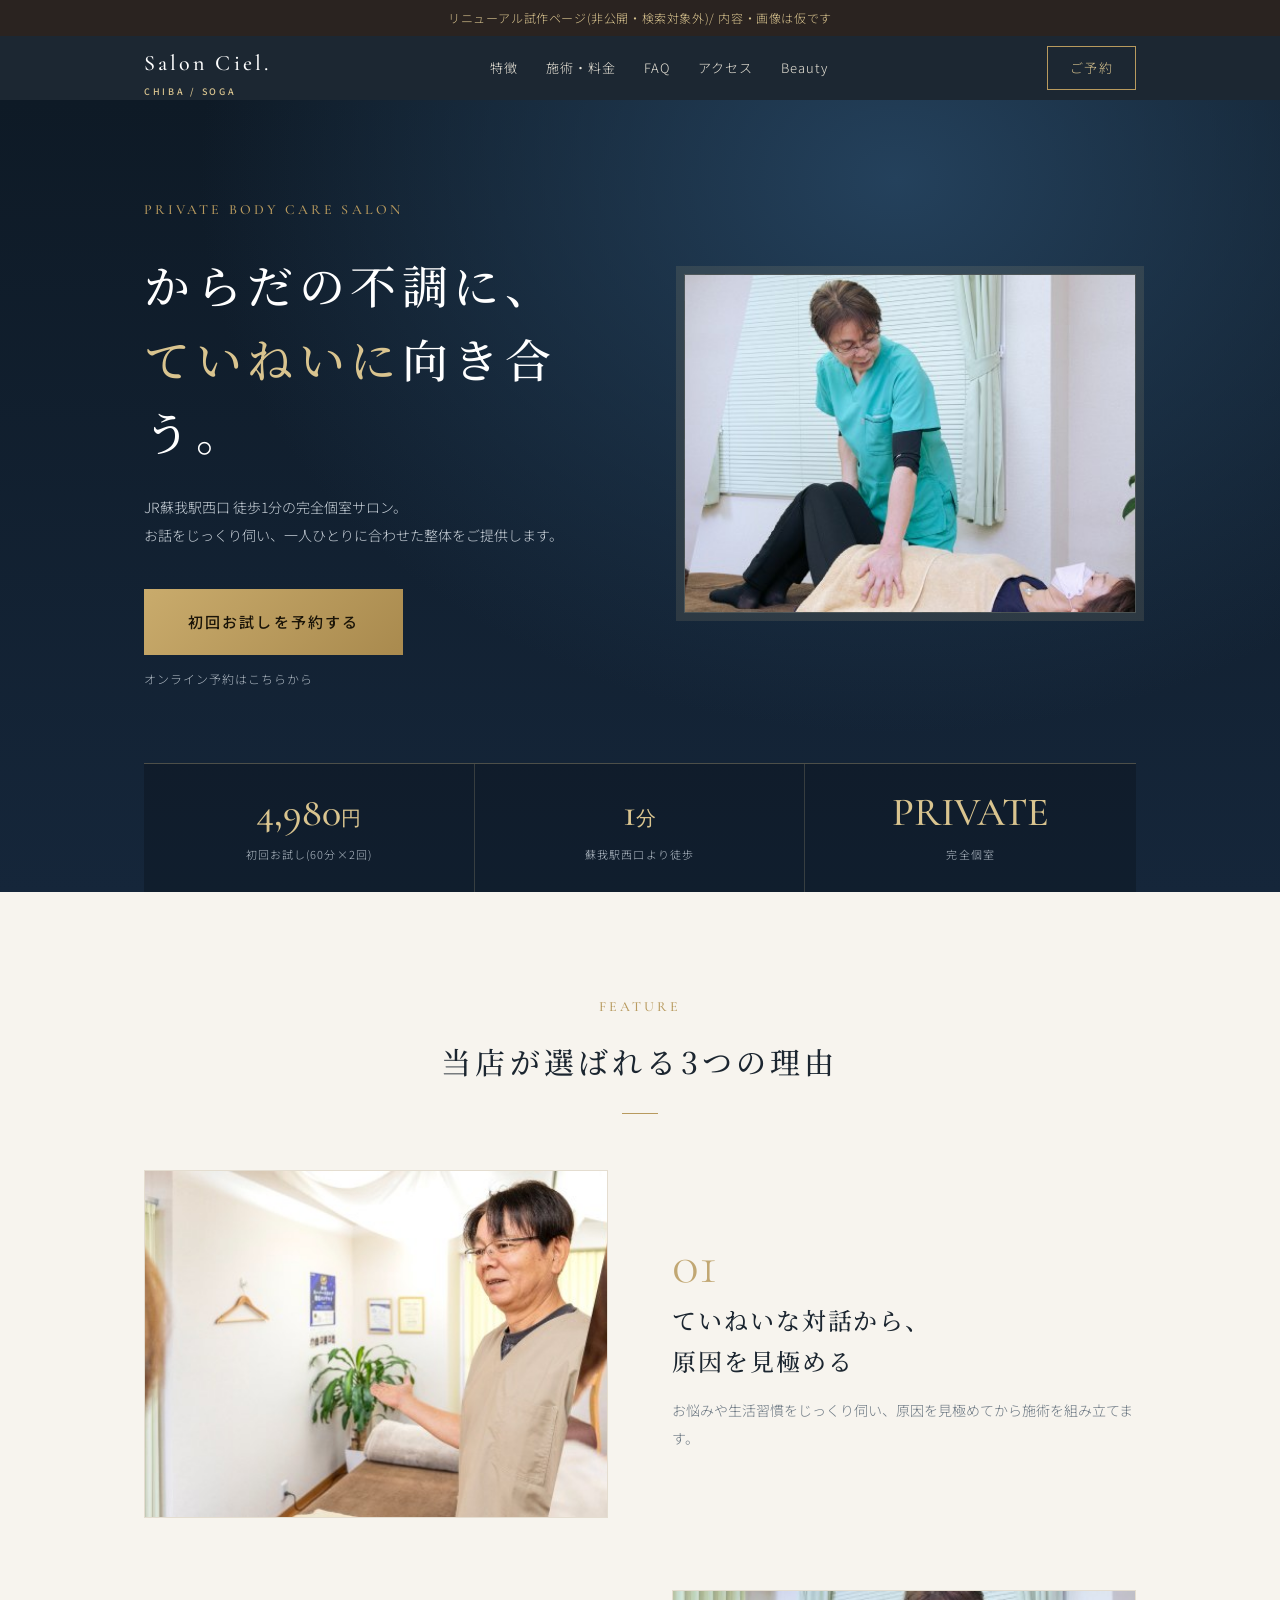
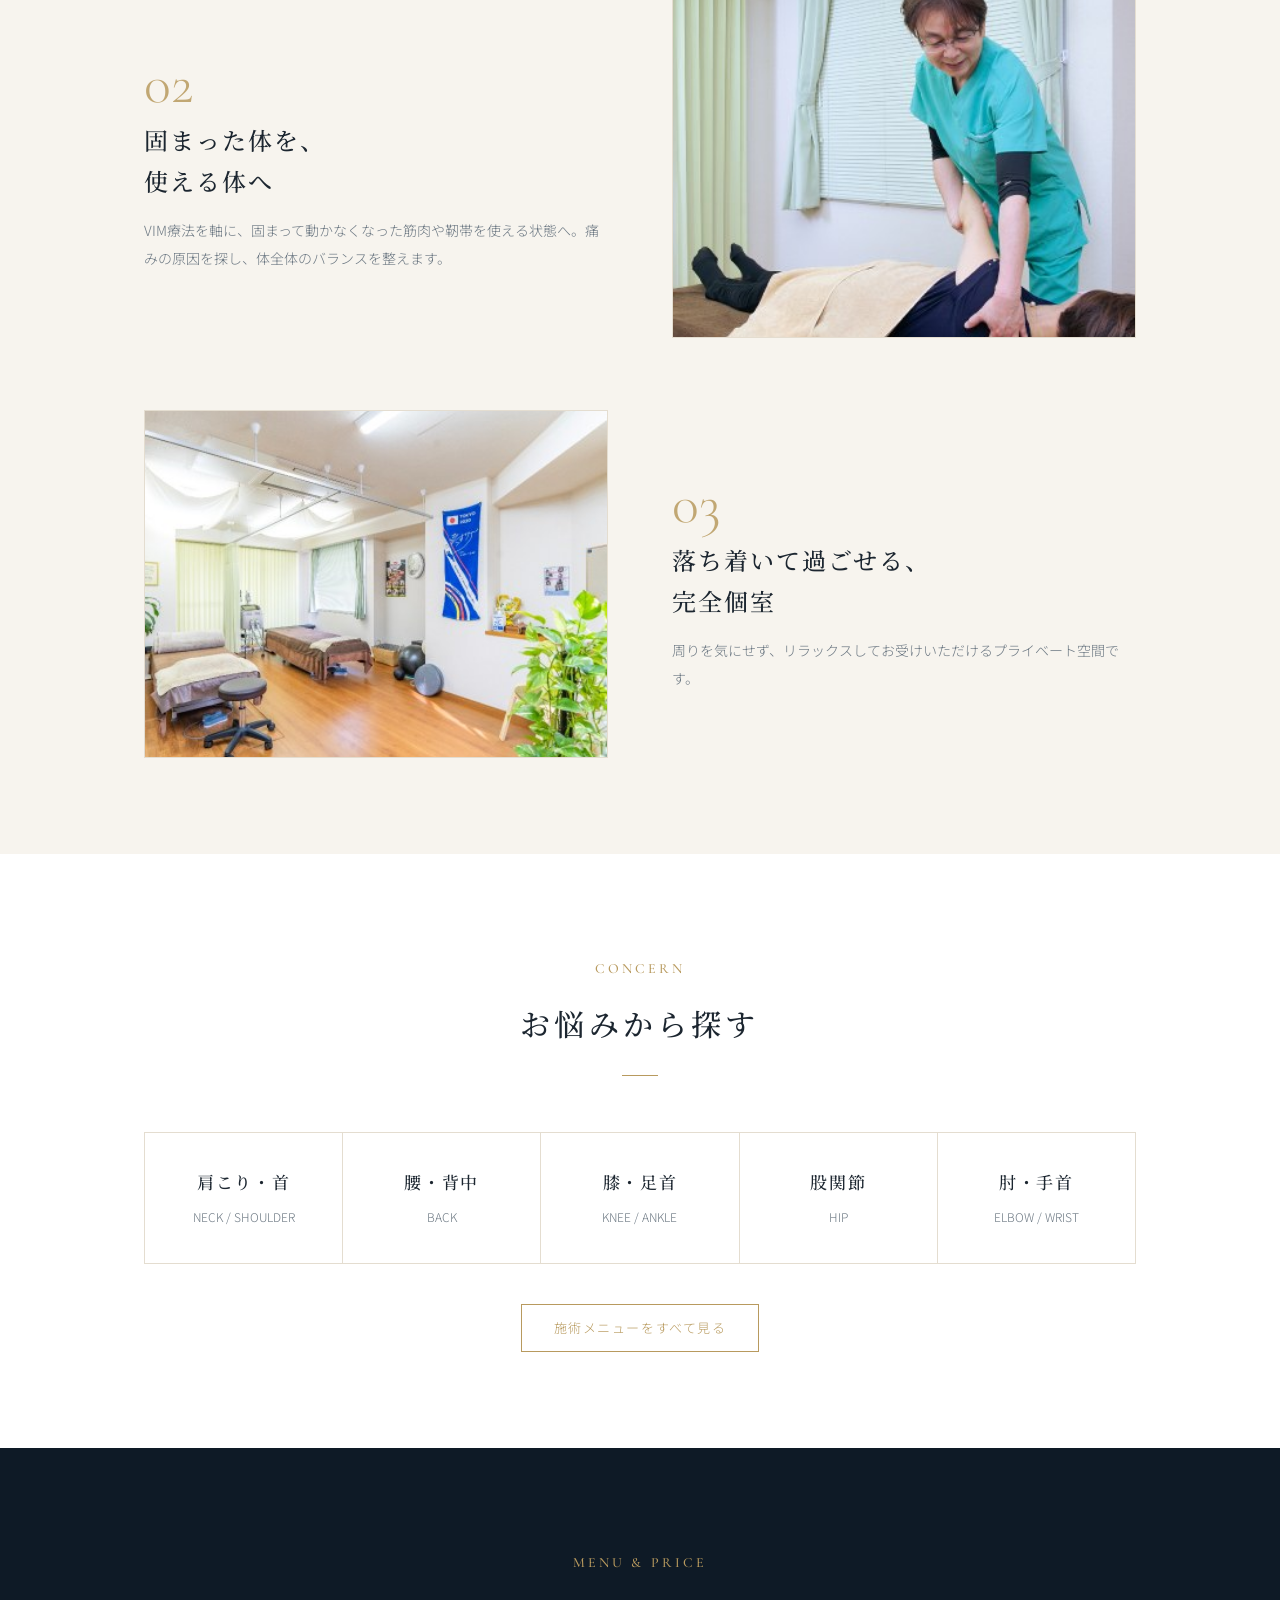
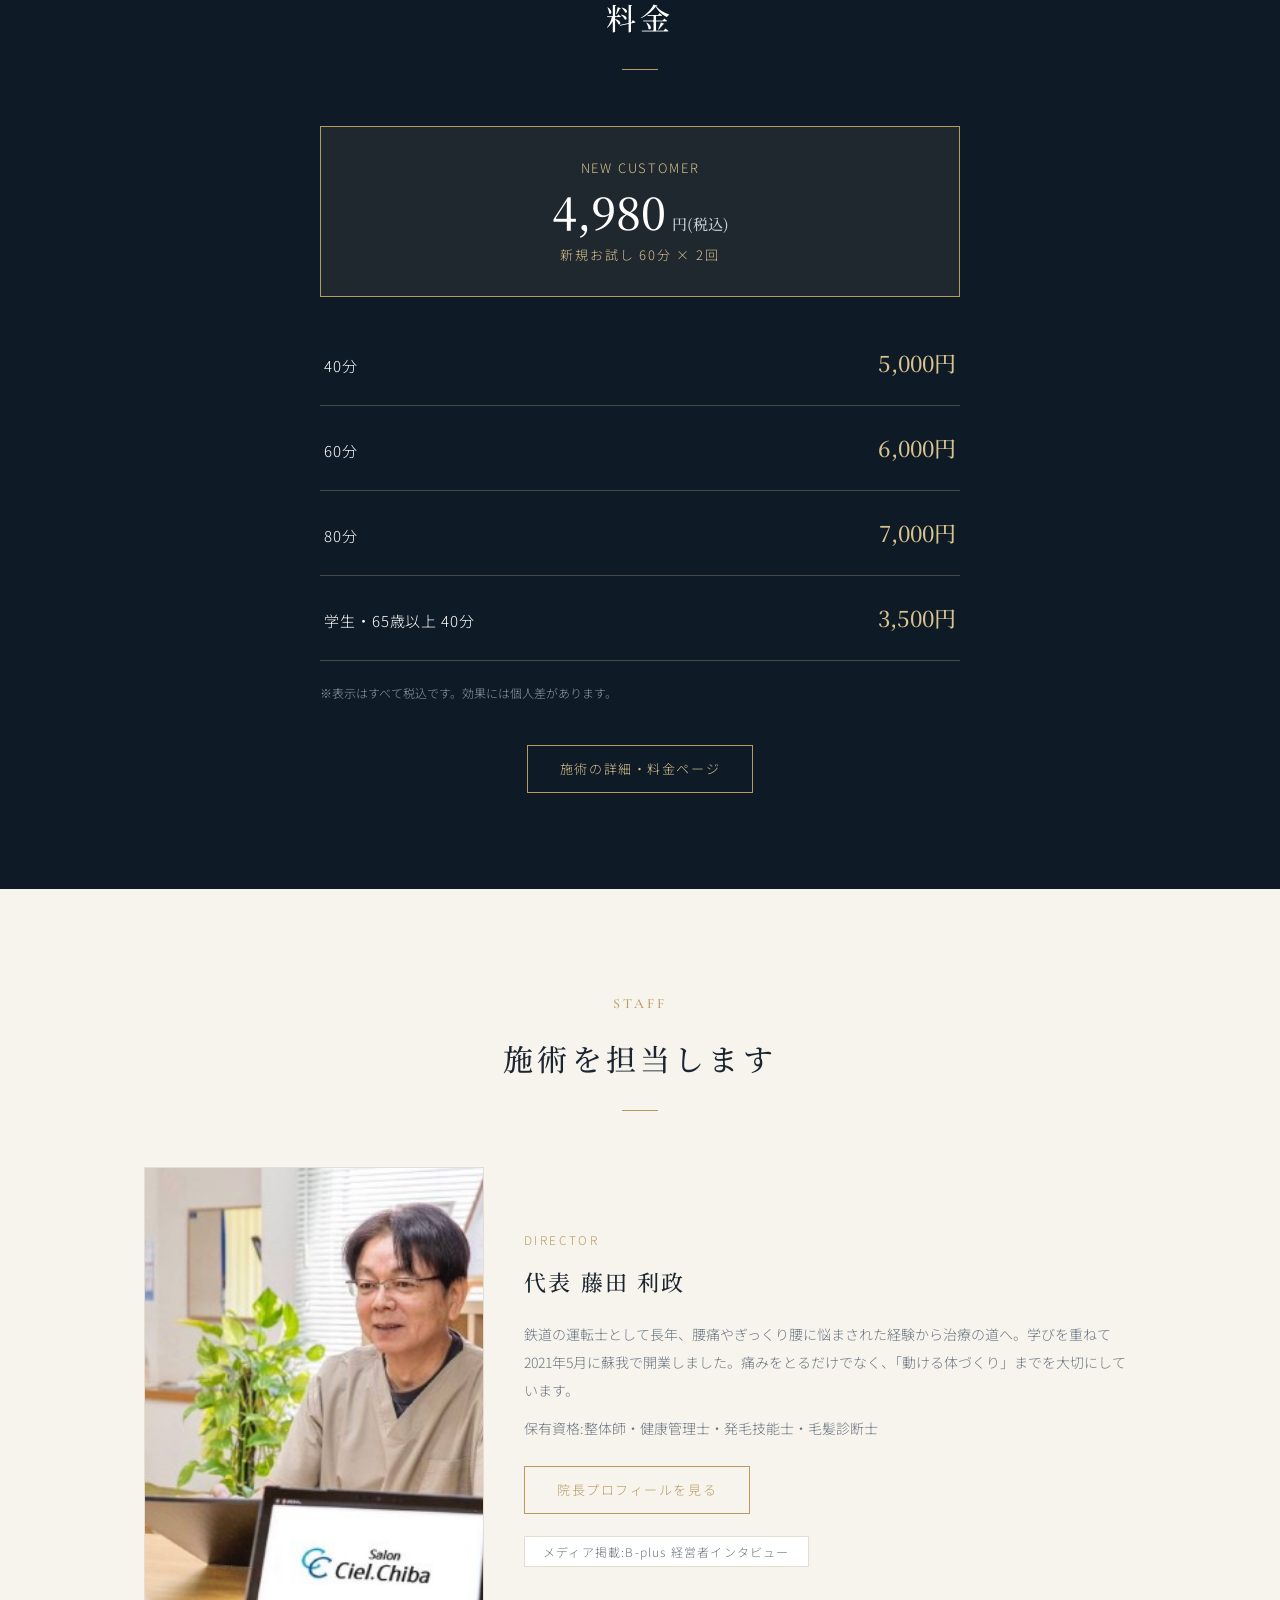
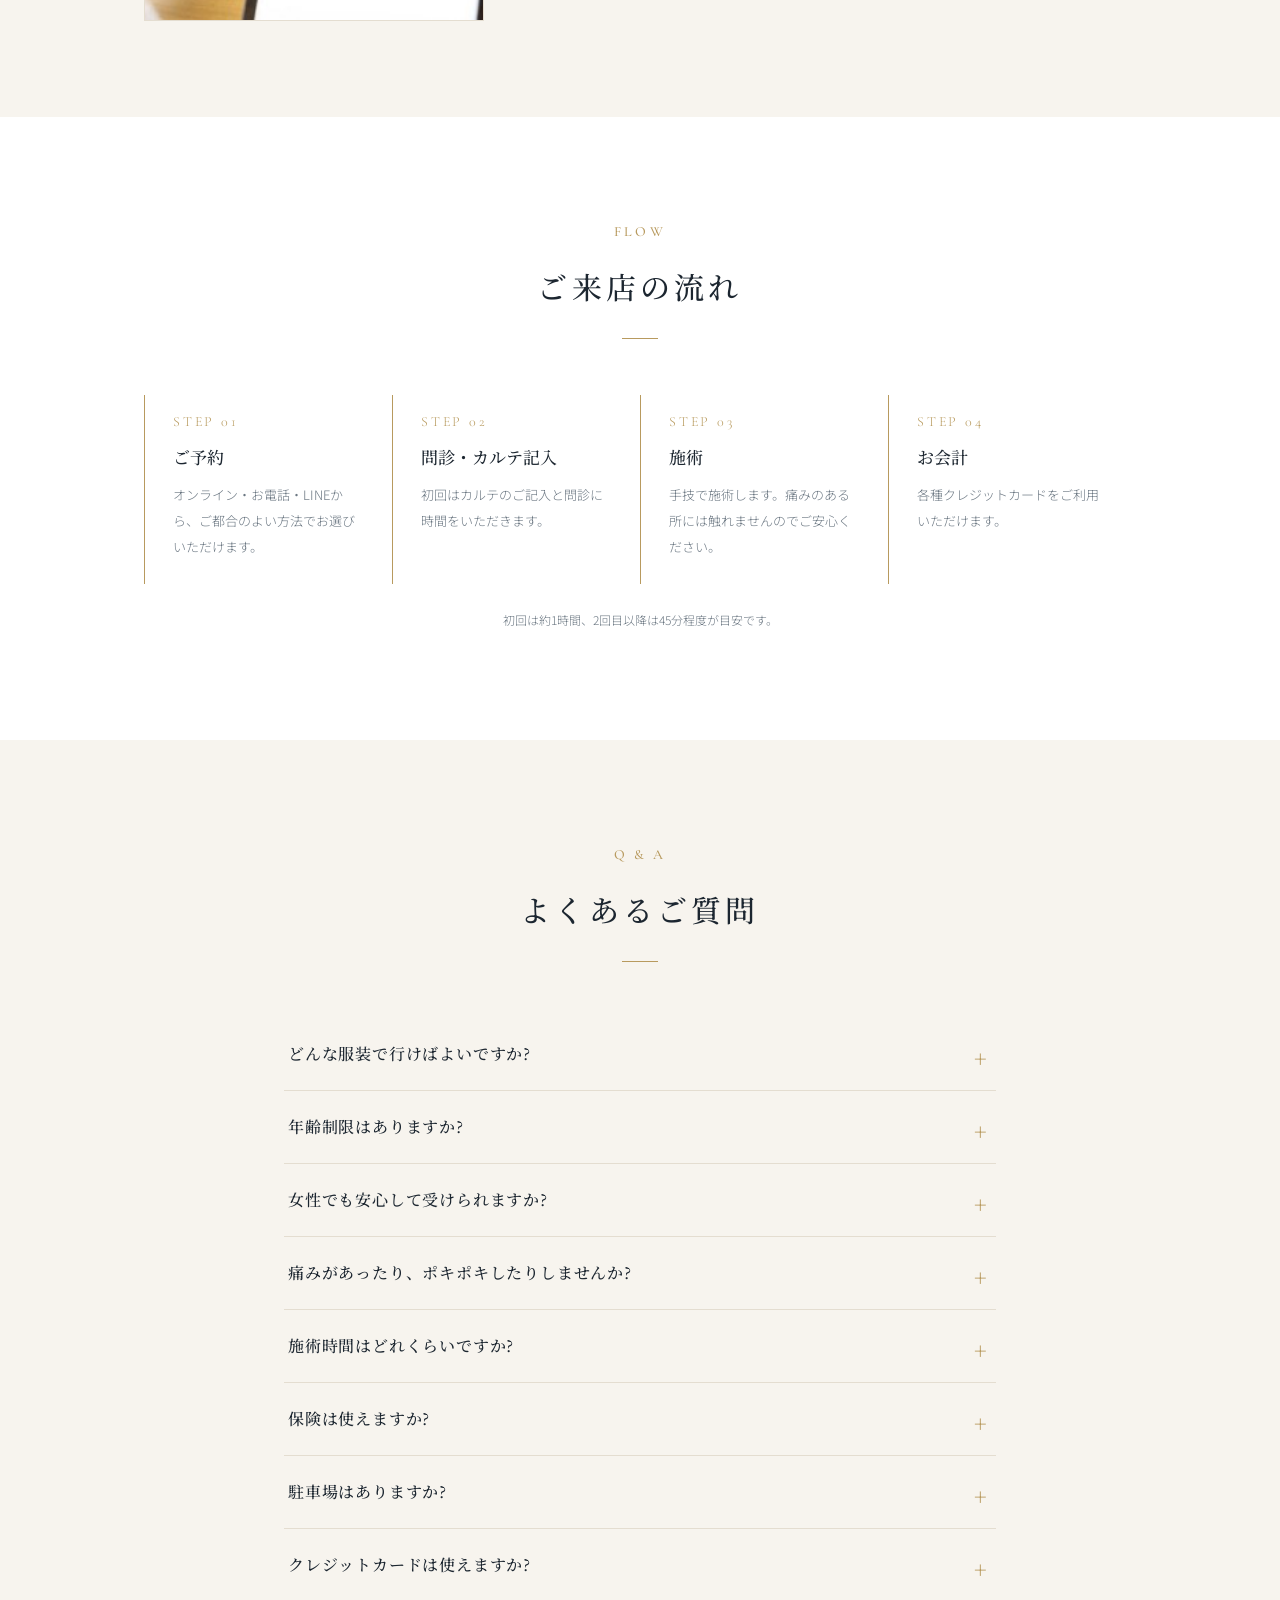
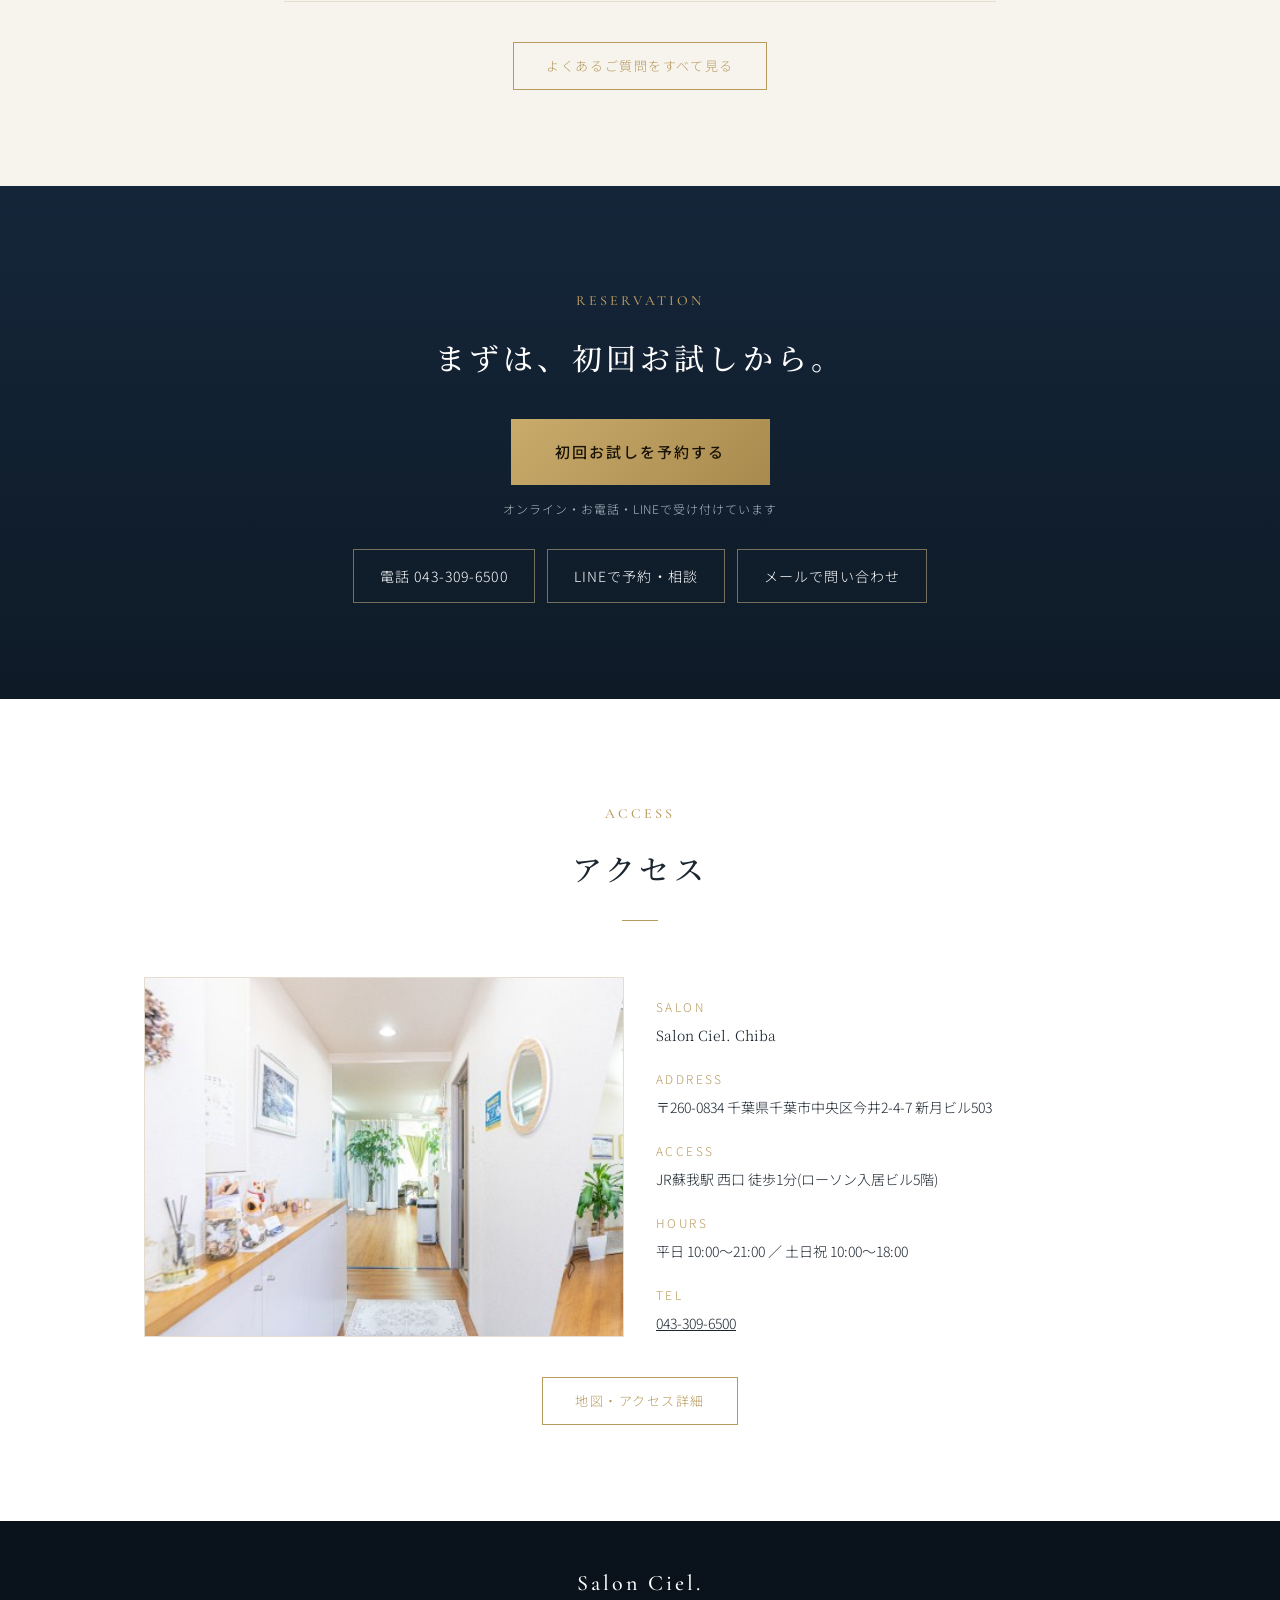
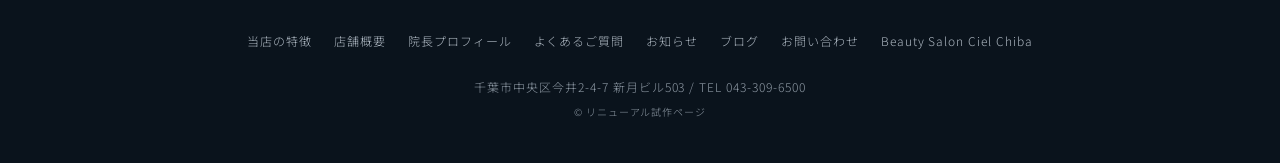
==== commit 61d99e4c: "Fill placeholders with text from existing site (FAQ, hours, director, flow) Co-Authored-By: Claude S" ====
--- a/index.html
+++ b/index.html
@@ -150,7 +150,6 @@
     <nav>
       <a href="#feature">特徴</a>
       <a href="#menu">施術・料金</a>
-      <a href="#voice">お客様の声</a>
       <a href="#faq">FAQ</a>
       <a href="#access">アクセス</a>
       <a href="https://salonciel-chiba.com/beauty/">Beauty</a>
@@ -168,7 +167,7 @@
           <h1>からだの不調に、<br><em>ていねいに</em>向き合う。</h1>
           <p class="lead">JR蘇我駅西口 徒歩1分の完全個室サロン。<br>お話をじっくり伺い、一人ひとりに合わせた整体をご提供します。</p>
           <a class="btn" href="#reserve">初回お試しを予約する</a>
-          <span class="btn-sub">オンライン予約は30秒で完了</span>
+          <span class="btn-sub">オンライン予約はこちらから</span>
         </div>
         <figure class="photo r43" data-label="メイン写真(店内 or 施術風景)&#10;images/hero.jpg"><img src="images/hero.jpg" alt="Salon Ciel. Chiba 店内" onerror="this.remove()"></figure>
       </div>
@@ -189,7 +188,7 @@
       </div>
       <div class="split rev">
         <figure class="photo r43" data-label="施術風景&#10;images/feature2.jpg"><img src="images/feature2.jpg" alt="施術の様子" onerror="this.remove()"></figure>
-        <div><span class="no">02</span><h3>経験豊富な整体師が、<br>一人ひとりに合わせて</h3><p>幅広い症状に向き合ってきた経験を活かし、状態に合わせて施術します。</p></div>
+        <div><span class="no">02</span><h3>固まった体を、<br>使える体へ</h3><p>VIM療法を軸に、固まって動かなくなった筋肉や靭帯を使える状態へ。痛みの原因を探し、体全体のバランスを整えます。</p></div>
       </div>
       <div class="split">
         <figure class="photo r43" data-label="個室の店内&#10;images/feature3.jpg"><img src="images/feature3.jpg" alt="完全個室の店内" onerror="this.remove()"></figure>
@@ -238,42 +237,40 @@
         <figure class="photo r34" data-label="院長の写真&#10;images/staff.jpg"><img src="images/staff.jpg" alt="院長" onerror="this.remove()"></figure>
         <div>
           <span class="role">DIRECTOR</span>
-          <h3>院長 <span class="todo">氏名は要確認</span></h3>
-          <p>プロフィール・経歴・資格・メッセージを、既存サイトの内容をもとに入れます。<span class="todo">差し替え予定</span></p>
+          <h3>代表 藤田 利政</h3>
+          <p>鉄道の運転士として長年、腰痛やぎっくり腰に悩まされた経験から治療の道へ。学びを重ねて2021年5月に蘇我で開業しました。痛みをとるだけでなく、「動ける体づくり」までを大切にしています。</p>
+          <p style="margin-top:10px">保有資格:整体師・健康管理士・発毛技能士・毛髪診断士</p>
           <div class="more" style="text-align:left;margin-top:24px"><a href="https://salonciel-chiba.com/profile/">院長プロフィールを見る</a></div>
-          <div class="media" style="justify-content:flex-start;margin-top:20px"><span>メディア掲載(B-plus など)<span class="todo">要確認</span></span></div>
+          <div class="media" style="justify-content:flex-start;margin-top:20px"><a href="https://www.business-plus.net/interview/2308/k8192.html" style="text-decoration:none"><span>メディア掲載:B-plus 経営者インタビュー</span></a></div>
         </div>
       </div>
     </div>
   </section>
 
-  <section id="voice">
-    <div class="wrap">
-      <div class="head"><span class="en">Voice</span><h2>お客様の声</h2></div>
-      <div class="voice">既存サイトの「お客様の声」を整理して掲載します <span class="todo">差し替え予定</span></div>
-      <div class="more"><a href="https://salonciel-chiba.com/customer/">お客様の声をすべて見る</a></div>
-    </div>
-  </section>
-
-  <section id="flow" class="alt">
+  <section id="flow">
     <div class="wrap">
       <div class="head"><span class="en">Flow</span><h2>ご来店の流れ</h2></div>
       <div class="steps">
-        <div class="step"><span class="no">STEP 01</span><h3>ご予約</h3><p>オンライン・お電話・LINEから。</p></div>
-        <div class="step"><span class="no">STEP 02</span><h3>カウンセリング</h3><p>お悩みと生活習慣を伺います。</p></div>
-        <div class="step"><span class="no">STEP 03</span><h3>施術</h3><p>状態に合わせて丁寧に行います。</p></div>
-        <div class="step"><span class="no">STEP 04</span><h3>アドバイス</h3><p>ご自宅でのケアをお伝えします。</p></div>
-      </div>
-      <p class="note" style="color:#8e99a4;text-align:center;margin-top:24px">※ 流れの内容は仮です <span class="todo">要確認</span></p>
-    </div>
-  </section>
-
-  <section id="faq">
+        <div class="step"><span class="no">STEP 01</span><h3>ご予約</h3><p>オンライン・お電話・LINEから、ご都合のよい方法でお選びいただけます。</p></div>
+        <div class="step"><span class="no">STEP 02</span><h3>問診・カルテ記入</h3><p>初回はカルテのご記入と問診に時間をいただきます。</p></div>
+        <div class="step"><span class="no">STEP 03</span><h3>施術</h3><p>手技で施術します。痛みのある所には触れませんのでご安心ください。</p></div>
+        <div class="step"><span class="no">STEP 04</span><h3>お会計</h3><p>各種クレジットカードをご利用いただけます。</p></div>
+      </div>
+      <p class="note" style="color:#6b7782;text-align:center;margin-top:24px">初回は約1時間、2回目以降は45分程度が目安です。</p>
+    </div>
+  </section>
+
+  <section id="faq" class="alt">
     <div class="wrap" style="max-width:760px">
       <div class="head"><span class="en">Q &amp; A</span><h2>よくあるご質問</h2></div>
-      <details><summary>初めてでも大丈夫ですか?</summary><p>はい。最初にお悩みを丁寧に伺います。<span class="todo">既存FAQから差し替え</span></p></details>
-      <details><summary>服装はどうすればよいですか?</summary><p>動きやすい服装でお越しください。<span class="todo">要確認</span></p></details>
-      <details><summary>支払い方法を教えてください。</summary><p><span class="todo">要確認</span></p></details>
+      <details><summary>どんな服装で行けばよいですか?</summary><p>なるべく動きやすい服装がおすすめです。スカートやタイトなジーンズは向きません。</p></details>
+      <details><summary>年齢制限はありますか?</summary><p>特に制限はありません。ただし、お子様お一人での施術は受け付けておりません。</p></details>
+      <details><summary>女性でも安心して受けられますか?</summary><p>多くの女性のお客様にご来店いただいています。手技での施術のためお体に触れますが、お声がけをしながら細心の配慮で施術します。</p></details>
+      <details><summary>痛みがあったり、ポキポキしたりしませんか?</summary><p>基本的に、痛みのあるところには触りませんのでご安心ください。</p></details>
+      <details><summary>施術時間はどれくらいですか?</summary><p>初回はカルテ記入と問診を含めて1時間程度、2回目以降は45分程度です。</p></details>
+      <details><summary>保険は使えますか?</summary><p>整体は保険適用外となります。</p></details>
+      <details><summary>駐車場はありますか?</summary><p>近くに多数のコインパーキングがございますので、そちらをご利用ください。</p></details>
+      <details><summary>クレジットカードは使えますか?</summary><p>VISA、Mastercard、JCB、AMEX、Dinersがご利用いただけます。</p></details>
       <div class="more"><a href="https://salonciel-chiba.com/q_a/">よくあるご質問をすべて見る</a></div>
     </div>
   </section>
@@ -283,7 +280,7 @@
       <span class="en">Reservation</span>
       <h2>まずは、初回お試しから。</h2>
       <a class="btn" href="https://ssv.onemorehand.jp/salonciel_chiba/">初回お試しを予約する</a>
-      <span class="btn-sub">予約は30秒。キャンセルも簡単です <span class="todo">文言は要確認</span></span>
+      <span class="btn-sub">オンライン・お電話・LINEで受け付けています</span>
       <div class="contact3"><a href="tel:0433096500">電話 043-309-6500</a><a href="https://lin.ee/z3pU5tS">LINEで予約・相談</a><a href="https://salonciel-chiba.com/contact/">メールで問い合わせ</a></div>
     </div>
   </section>
@@ -295,9 +292,10 @@
         <figure class="photo r43" data-label="外観・地図&#10;images/salon1.jpg"><img src="images/salon1.jpg" alt="サロン内の様子" onerror="this.remove()"></figure>
         <dl>
           <dt>SALON</dt><dd class="serif">Salon Ciel. Chiba</dd>
-          <dt>ADDRESS</dt><dd>千葉市中央区今井2-4-7 新月ビル503</dd>
+          <dt>ADDRESS</dt><dd>〒260-0834 千葉県千葉市中央区今井2-4-7 新月ビル503</dd>
           <dt>ACCESS</dt><dd>JR蘇我駅 西口 徒歩1分(ローソン入居ビル5階)</dd>
-          <dt>HOURS</dt><dd>土日祝は18時まで <span class="todo">平日の時間は要確認</span></dd>
+          <dt>HOURS</dt><dd>平日 10:00〜21:00 ／ 土日祝 10:00〜18:00</dd>
+          <dt>TEL</dt><dd><a href="tel:0433096500">043-309-6500</a></dd>
         </dl>
       </div>
       <div class="more"><a href="https://salonciel-chiba.com/acmap/">地図・アクセス詳細</a></div>
@@ -307,7 +305,7 @@
 
 <footer>
   <a class="logo" href="#top">Salon Ciel.</a><br>
-  <div class="flinks" style="margin-top:14px"><a href="https://salonciel-chiba.com/feature/">当店の特徴</a><a href="https://salonciel-chiba.com/about/">店舗概要</a><a href="https://salonciel-chiba.com/profile/">院長プロフィール</a><a href="https://salonciel-chiba.com/customer/">お客様の声</a><a href="https://salonciel-chiba.com/q_a/">よくあるご質問</a><a href="https://salonciel-chiba.com/category/news/">お知らせ</a><a href="https://salonciel-chiba.com/category/all/">ブログ</a><a href="https://salonciel-chiba.com/contact/">お問い合わせ</a><a href="https://salonciel-chiba.com/beauty/">Beauty Salon Ciel Chiba</a></div>
+  <div class="flinks" style="margin-top:14px"><a href="https://salonciel-chiba.com/feature/">当店の特徴</a><a href="https://salonciel-chiba.com/about/">店舗概要</a><a href="https://salonciel-chiba.com/profile/">院長プロフィール</a><a href="https://salonciel-chiba.com/q_a/">よくあるご質問</a><a href="https://salonciel-chiba.com/category/news/">お知らせ</a><a href="https://salonciel-chiba.com/category/all/">ブログ</a><a href="https://salonciel-chiba.com/contact/">お問い合わせ</a><a href="https://salonciel-chiba.com/beauty/">Beauty Salon Ciel Chiba</a></div>
   千葉市中央区今井2-4-7 新月ビル503 / TEL 043-309-6500<br>
   <small>© リニューアル試作ページ</small>
 </footer>
